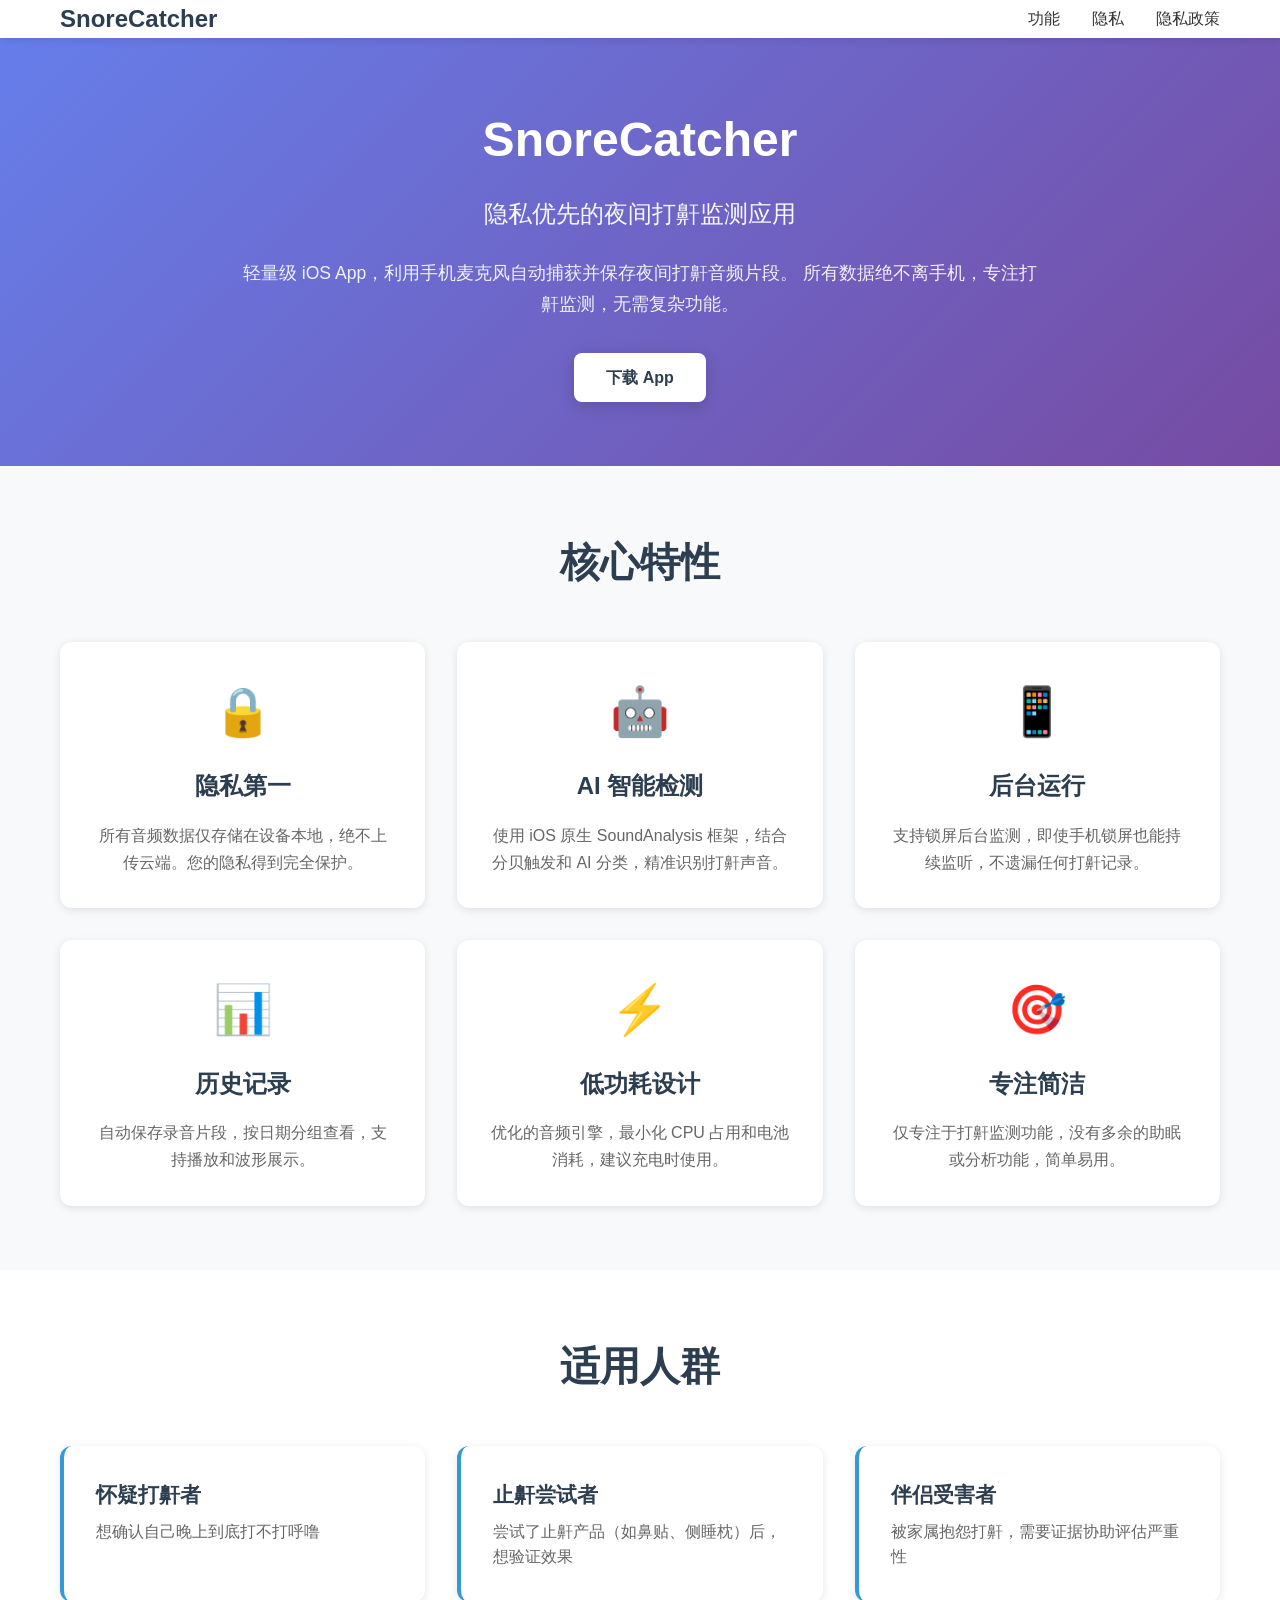
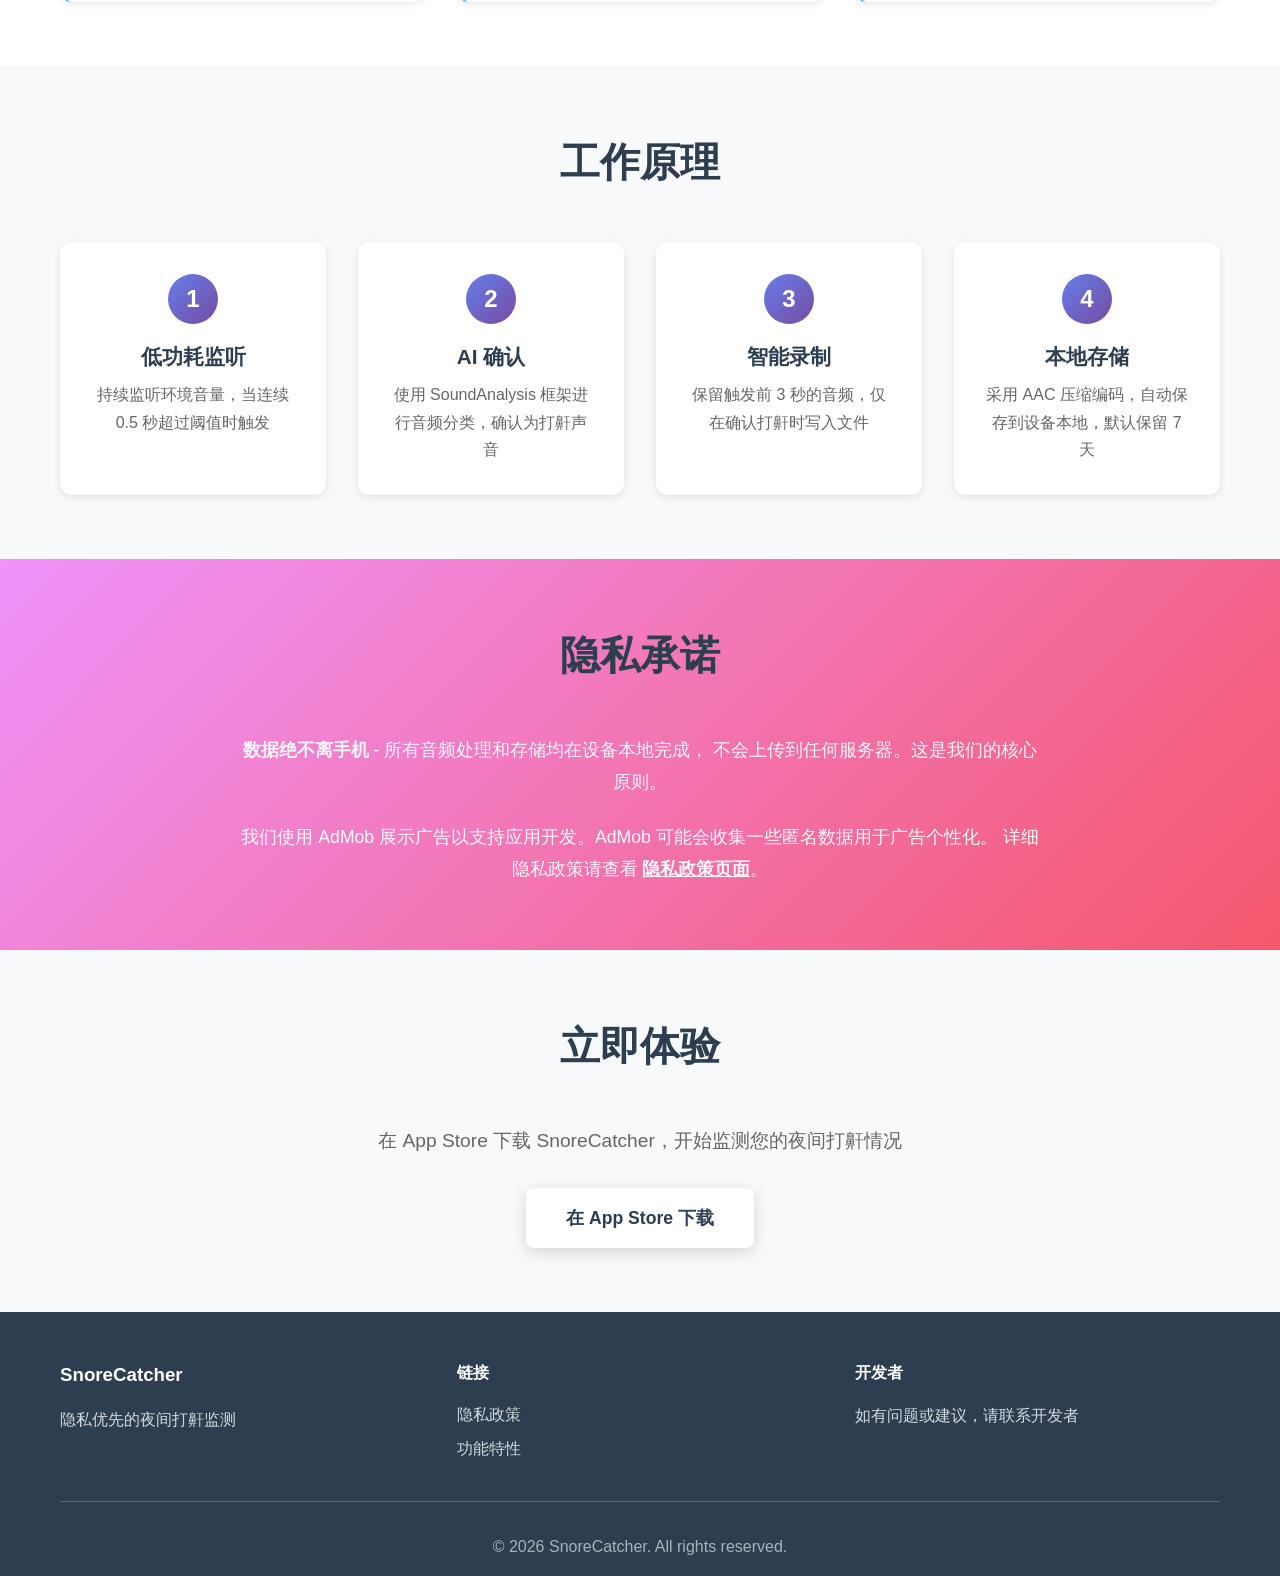
==== index.html @ e6eb2a5a "Initial commit: SnoreCatcher website" ====
<!DOCTYPE html>
<html lang="zh-CN">
<head>
    <meta charset="UTF-8">
    <meta name="viewport" content="width=device-width, initial-scale=1.0">
    <meta name="description" content="SnoreCatcher - 隐私优先的夜间打鼾监测 iOS App">
    <title>SnoreCatcher - 夜间打鼾监测</title>
    <link rel="stylesheet" href="styles.css">
</head>
<body>
    <header>
        <nav class="container">
            <div class="logo">
                <h1>SnoreCatcher</h1>
            </div>
            <ul class="nav-links">
                <li><a href="#features">功能</a></li>
                <li><a href="#privacy">隐私</a></li>
                <li><a href="privacy.html">隐私政策</a></li>
            </ul>
        </nav>
    </header>

    <main>
        <!-- Hero Section -->
        <section class="hero">
            <div class="container">
                <div class="hero-content">
                    <h1 class="hero-title">SnoreCatcher</h1>
                    <p class="hero-subtitle">隐私优先的夜间打鼾监测应用</p>
                    <p class="hero-description">
                        轻量级 iOS App，利用手机麦克风自动捕获并保存夜间打鼾音频片段。
                        所有数据绝不离手机，专注打鼾监测，无需复杂功能。
                    </p>
                    <div class="cta-buttons">
                        <a href="https://apps.apple.com/app/snorecatcher" class="btn btn-primary" target="_blank">
                            <span class="app-store-badge">下载 App</span>
                        </a>
                    </div>
                </div>
            </div>
        </section>

        <!-- Features Section -->
        <section id="features" class="features">
            <div class="container">
                <h2 class="section-title">核心特性</h2>
                <div class="features-grid">
                    <div class="feature-card">
                        <div class="feature-icon">🔒</div>
                        <h3>隐私第一</h3>
                        <p>所有音频数据仅存储在设备本地，绝不上传云端。您的隐私得到完全保护。</p>
                    </div>
                    <div class="feature-card">
                        <div class="feature-icon">🤖</div>
                        <h3>AI 智能检测</h3>
                        <p>使用 iOS 原生 SoundAnalysis 框架，结合分贝触发和 AI 分类，精准识别打鼾声音。</p>
                    </div>
                    <div class="feature-card">
                        <div class="feature-icon">📱</div>
                        <h3>后台运行</h3>
                        <p>支持锁屏后台监测，即使手机锁屏也能持续监听，不遗漏任何打鼾记录。</p>
                    </div>
                    <div class="feature-card">
                        <div class="feature-icon">📊</div>
                        <h3>历史记录</h3>
                        <p>自动保存录音片段，按日期分组查看，支持播放和波形展示。</p>
                    </div>
                    <div class="feature-card">
                        <div class="feature-icon">⚡</div>
                        <h3>低功耗设计</h3>
                        <p>优化的音频引擎，最小化 CPU 占用和电池消耗，建议充电时使用。</p>
                    </div>
                    <div class="feature-card">
                        <div class="feature-icon">🎯</div>
                        <h3>专注简洁</h3>
                        <p>仅专注于打鼾监测功能，没有多余的助眠或分析功能，简单易用。</p>
                    </div>
                </div>
            </div>
        </section>

        <!-- Target Users Section -->
        <section class="target-users">
            <div class="container">
                <h2 class="section-title">适用人群</h2>
                <div class="users-grid">
                    <div class="user-card">
                        <h3>怀疑打鼾者</h3>
                        <p>想确认自己晚上到底打不打呼噜</p>
                    </div>
                    <div class="user-card">
                        <h3>止鼾尝试者</h3>
                        <p>尝试了止鼾产品（如鼻贴、侧睡枕）后，想验证效果</p>
                    </div>
                    <div class="user-card">
                        <h3>伴侣受害者</h3>
                        <p>被家属抱怨打鼾，需要证据协助评估严重性</p>
                    </div>
                </div>
            </div>
        </section>

        <!-- How It Works Section -->
        <section class="how-it-works">
            <div class="container">
                <h2 class="section-title">工作原理</h2>
                <div class="process-steps">
                    <div class="step">
                        <div class="step-number">1</div>
                        <h3>低功耗监听</h3>
                        <p>持续监听环境音量，当连续 0.5 秒超过阈值时触发</p>
                    </div>
                    <div class="step">
                        <div class="step-number">2</div>
                        <h3>AI 确认</h3>
                        <p>使用 SoundAnalysis 框架进行音频分类，确认为打鼾声音</p>
                    </div>
                    <div class="step">
                        <div class="step-number">3</div>
                        <h3>智能录制</h3>
                        <p>保留触发前 3 秒的音频，仅在确认打鼾时写入文件</p>
                    </div>
                    <div class="step">
                        <div class="step-number">4</div>
                        <h3>本地存储</h3>
                        <p>采用 AAC 压缩编码，自动保存到设备本地，默认保留 7 天</p>
                    </div>
                </div>
            </div>
        </section>

        <!-- Privacy Section -->
        <section id="privacy" class="privacy-highlight">
            <div class="container">
                <h2 class="section-title">隐私承诺</h2>
                <div class="privacy-content">
                    <p class="privacy-statement">
                        <strong>数据绝不离手机</strong> - 所有音频处理和存储均在设备本地完成，
                        不会上传到任何服务器。这是我们的核心原则。
                    </p>
                    <p>
                        我们使用 AdMob 展示广告以支持应用开发。AdMob 可能会收集一些匿名数据用于广告个性化。
                        详细隐私政策请查看 <a href="privacy.html">隐私政策页面</a>。
                    </p>
                </div>
            </div>
        </section>

        <!-- Download Section -->
        <section class="download">
            <div class="container">
                <h2 class="section-title">立即体验</h2>
                <p class="download-description">在 App Store 下载 SnoreCatcher，开始监测您的夜间打鼾情况</p>
                <a href="https://apps.apple.com/app/snorecatcher" class="btn btn-primary btn-large" target="_blank">
                    <span class="app-store-badge">在 App Store 下载</span>
                </a>
            </div>
        </section>
    </main>

    <footer>
        <div class="container">
            <div class="footer-content">
                <div class="footer-section">
                    <h3>SnoreCatcher</h3>
                    <p>隐私优先的夜间打鼾监测</p>
                </div>
                <div class="footer-section">
                    <h4>链接</h4>
                    <ul>
                        <li><a href="privacy.html">隐私政策</a></li>
                        <li><a href="#features">功能特性</a></li>
                    </ul>
                </div>
                <div class="footer-section">
                    <h4>开发者</h4>
                    <p>如有问题或建议，请联系开发者</p>
                </div>
            </div>
            <div class="footer-bottom">
                <p>&copy; 2026 SnoreCatcher. All rights reserved.</p>
            </div>
        </div>
    </footer>
</body>
</html>
---- styles.css ----
/* Reset and Base Styles */
* {
    margin: 0;
    padding: 0;
    box-sizing: border-box;
}

:root {
    --primary-color: #2c3e50;
    --secondary-color: #3498db;
    --accent-color: #e74c3c;
    --text-color: #333;
    --text-light: #666;
    --bg-color: #ffffff;
    --bg-light: #f8f9fa;
    --border-color: #e1e8ed;
    --shadow: 0 2px 8px rgba(0, 0, 0, 0.1);
    --shadow-lg: 0 4px 16px rgba(0, 0, 0, 0.15);
}

body {
    font-family: -apple-system, BlinkMacSystemFont, 'Segoe UI', Roboto, 'Helvetica Neue', Arial, sans-serif;
    color: var(--text-color);
    line-height: 1.6;
    background-color: var(--bg-color);
}

.container {
    max-width: 1200px;
    margin: 0 auto;
    padding: 0 20px;
}

/* Header */
header {
    background-color: var(--bg-color);
    box-shadow: var(--shadow);
    position: sticky;
    top: 0;
    z-index: 100;
}

nav {
    display: flex;
    justify-content: space-between;
    align-items: center;
    padding: 1rem 20px;
}

.logo h1 {
    font-size: 1.5rem;
    color: var(--primary-color);
    font-weight: 700;
}

.logo a {
    text-decoration: none;
}

.nav-links {
    display: flex;
    list-style: none;
    gap: 2rem;
}

.nav-links a {
    color: var(--text-color);
    text-decoration: none;
    font-weight: 500;
    transition: color 0.3s;
}

.nav-links a:hover {
    color: var(--secondary-color);
}

/* Hero Section */
.hero {
    background: linear-gradient(135deg, #667eea 0%, #764ba2 100%);
    color: white;
    padding: 4rem 0;
    text-align: center;
}

.hero-content {
    max-width: 800px;
    margin: 0 auto;
}

.hero-title {
    font-size: 3rem;
    font-weight: 700;
    margin-bottom: 1rem;
}

.hero-subtitle {
    font-size: 1.5rem;
    margin-bottom: 1.5rem;
    opacity: 0.95;
}

.hero-description {
    font-size: 1.1rem;
    margin-bottom: 2rem;
    opacity: 0.9;
    line-height: 1.8;
}

.cta-buttons {
    margin-top: 2rem;
}

/* Buttons */
.btn {
    display: inline-block;
    padding: 0.75rem 2rem;
    text-decoration: none;
    border-radius: 8px;
    font-weight: 600;
    transition: all 0.3s;
    cursor: pointer;
    border: none;
    font-size: 1rem;
}

.btn-primary {
    background-color: white;
    color: var(--primary-color);
    box-shadow: var(--shadow-lg);
}

.btn-primary:hover {
    transform: translateY(-2px);
    box-shadow: 0 6px 20px rgba(0, 0, 0, 0.2);
}

.btn-large {
    padding: 1rem 2.5rem;
    font-size: 1.1rem;
}

.app-store-badge {
    display: inline-block;
}

/* Sections */
section {
    padding: 4rem 0;
}

.section-title {
    font-size: 2.5rem;
    text-align: center;
    margin-bottom: 3rem;
    color: var(--primary-color);
    font-weight: 700;
}

/* Features Grid */
.features {
    background-color: var(--bg-light);
}

.features-grid {
    display: grid;
    grid-template-columns: repeat(auto-fit, minmax(300px, 1fr));
    gap: 2rem;
    margin-top: 2rem;
}

.feature-card {
    background: white;
    padding: 2rem;
    border-radius: 12px;
    box-shadow: var(--shadow);
    transition: transform 0.3s, box-shadow 0.3s;
    text-align: center;
}

.feature-card:hover {
    transform: translateY(-5px);
    box-shadow: var(--shadow-lg);
}

.feature-icon {
    font-size: 3rem;
    margin-bottom: 1rem;
}

.feature-card h3 {
    font-size: 1.5rem;
    margin-bottom: 1rem;
    color: var(--primary-color);
}

.feature-card p {
    color: var(--text-light);
    line-height: 1.7;
}

/* Target Users */
.users-grid {
    display: grid;
    grid-template-columns: repeat(auto-fit, minmax(280px, 1fr));
    gap: 2rem;
    margin-top: 2rem;
}

.user-card {
    background: white;
    padding: 2rem;
    border-radius: 12px;
    box-shadow: var(--shadow);
    border-left: 4px solid var(--secondary-color);
    transition: transform 0.3s;
}

.user-card:hover {
    transform: translateX(5px);
}

.user-card h3 {
    font-size: 1.3rem;
    margin-bottom: 0.5rem;
    color: var(--primary-color);
}

.user-card p {
    color: var(--text-light);
}

/* How It Works */
.how-it-works {
    background-color: var(--bg-light);
}

.process-steps {
    display: grid;
    grid-template-columns: repeat(auto-fit, minmax(250px, 1fr));
    gap: 2rem;
    margin-top: 2rem;
}

.step {
    background: white;
    padding: 2rem;
    border-radius: 12px;
    box-shadow: var(--shadow);
    text-align: center;
    position: relative;
}

.step-number {
    width: 50px;
    height: 50px;
    background: linear-gradient(135deg, #667eea 0%, #764ba2 100%);
    color: white;
    border-radius: 50%;
    display: flex;
    align-items: center;
    justify-content: center;
    font-size: 1.5rem;
    font-weight: 700;
    margin: 0 auto 1rem;
}

.step h3 {
    font-size: 1.3rem;
    margin-bottom: 0.5rem;
    color: var(--primary-color);
}

.step p {
    color: var(--text-light);
    line-height: 1.7;
}

/* Privacy Highlight */
.privacy-highlight {
    background: linear-gradient(135deg, #f093fb 0%, #f5576c 100%);
    color: white;
}

.privacy-content {
    max-width: 800px;
    margin: 0 auto;
    text-align: center;
}

.privacy-statement {
    font-size: 1.2rem;
    margin-bottom: 1.5rem;
    line-height: 1.8;
}

.privacy-highlight p {
    font-size: 1.1rem;
    opacity: 0.95;
    line-height: 1.8;
}

.privacy-highlight a {
    color: white;
    text-decoration: underline;
    font-weight: 600;
}

/* Download Section */
.download {
    background-color: var(--bg-light);
    text-align: center;
}

.download-description {
    font-size: 1.2rem;
    color: var(--text-light);
    margin-bottom: 2rem;
}

/* Privacy Policy Page */
.privacy-policy {
    padding: 4rem 0;
    background-color: var(--bg-light);
    min-height: calc(100vh - 200px);
}

.privacy-policy h1 {
    font-size: 2.5rem;
    color: var(--primary-color);
    margin-bottom: 1rem;
}

.last-updated {
    color: var(--text-light);
    font-style: italic;
    margin-bottom: 3rem;
}

.policy-content {
    background: white;
    padding: 3rem;
    border-radius: 12px;
    box-shadow: var(--shadow);
    max-width: 900px;
    margin: 0 auto;
}

.policy-section {
    margin-bottom: 3rem;
}

.policy-section:last-child {
    margin-bottom: 0;
}

.policy-section h2 {
    font-size: 1.8rem;
    color: var(--primary-color);
    margin-bottom: 1rem;
    margin-top: 2rem;
}

.policy-section h2:first-child {
    margin-top: 0;
}

.policy-section h3 {
    font-size: 1.3rem;
    color: var(--primary-color);
    margin-top: 1.5rem;
    margin-bottom: 0.75rem;
}

.policy-section p {
    color: var(--text-color);
    line-height: 1.8;
    margin-bottom: 1rem;
}

.policy-section ul {
    margin-left: 1.5rem;
    margin-bottom: 1rem;
    line-height: 1.8;
}

.policy-section ul ul {
    margin-top: 0.5rem;
    margin-bottom: 0.5rem;
}

.policy-section li {
    color: var(--text-color);
    margin-bottom: 0.5rem;
}

.policy-section li strong {
    color: var(--primary-color);
}

.policy-section a {
    color: var(--secondary-color);
    text-decoration: none;
}

.policy-section a:hover {
    text-decoration: underline;
}

/* Footer */
footer {
    background-color: var(--primary-color);
    color: white;
    padding: 3rem 0 1rem;
}

.footer-content {
    display: grid;
    grid-template-columns: repeat(auto-fit, minmax(250px, 1fr));
    gap: 2rem;
    margin-bottom: 2rem;
}

.footer-section h3,
.footer-section h4 {
    margin-bottom: 1rem;
}

.footer-section ul {
    list-style: none;
}

.footer-section ul li {
    margin-bottom: 0.5rem;
}

.footer-section a {
    color: rgba(255, 255, 255, 0.8);
    text-decoration: none;
    transition: color 0.3s;
}

.footer-section a:hover {
    color: white;
}

.footer-section p {
    color: rgba(255, 255, 255, 0.8);
    line-height: 1.7;
}

.footer-bottom {
    text-align: center;
    padding-top: 2rem;
    border-top: 1px solid rgba(255, 255, 255, 0.2);
    color: rgba(255, 255, 255, 0.6);
}

/* Responsive Design */
@media (max-width: 768px) {
    .nav-links {
        gap: 1rem;
        font-size: 0.9rem;
    }

    .hero-title {
        font-size: 2rem;
    }

    .hero-subtitle {
        font-size: 1.2rem;
    }

    .section-title {
        font-size: 2rem;
    }

    .features-grid,
    .users-grid,
    .process-steps {
        grid-template-columns: 1fr;
    }

    .policy-content {
        padding: 2rem 1.5rem;
    }

    .policy-section h2 {
        font-size: 1.5rem;
    }

    .footer-content {
        grid-template-columns: 1fr;
    }
}

@media (max-width: 480px) {
    nav {
        flex-direction: column;
        gap: 1rem;
    }

    .nav-links {
        flex-wrap: wrap;
        justify-content: center;
    }

    .hero {
        padding: 2rem 0;
    }

    .hero-title {
        font-size: 1.75rem;
    }

    section {
        padding: 2rem 0;
    }

    .container {
        padding: 0 15px;
    }
}
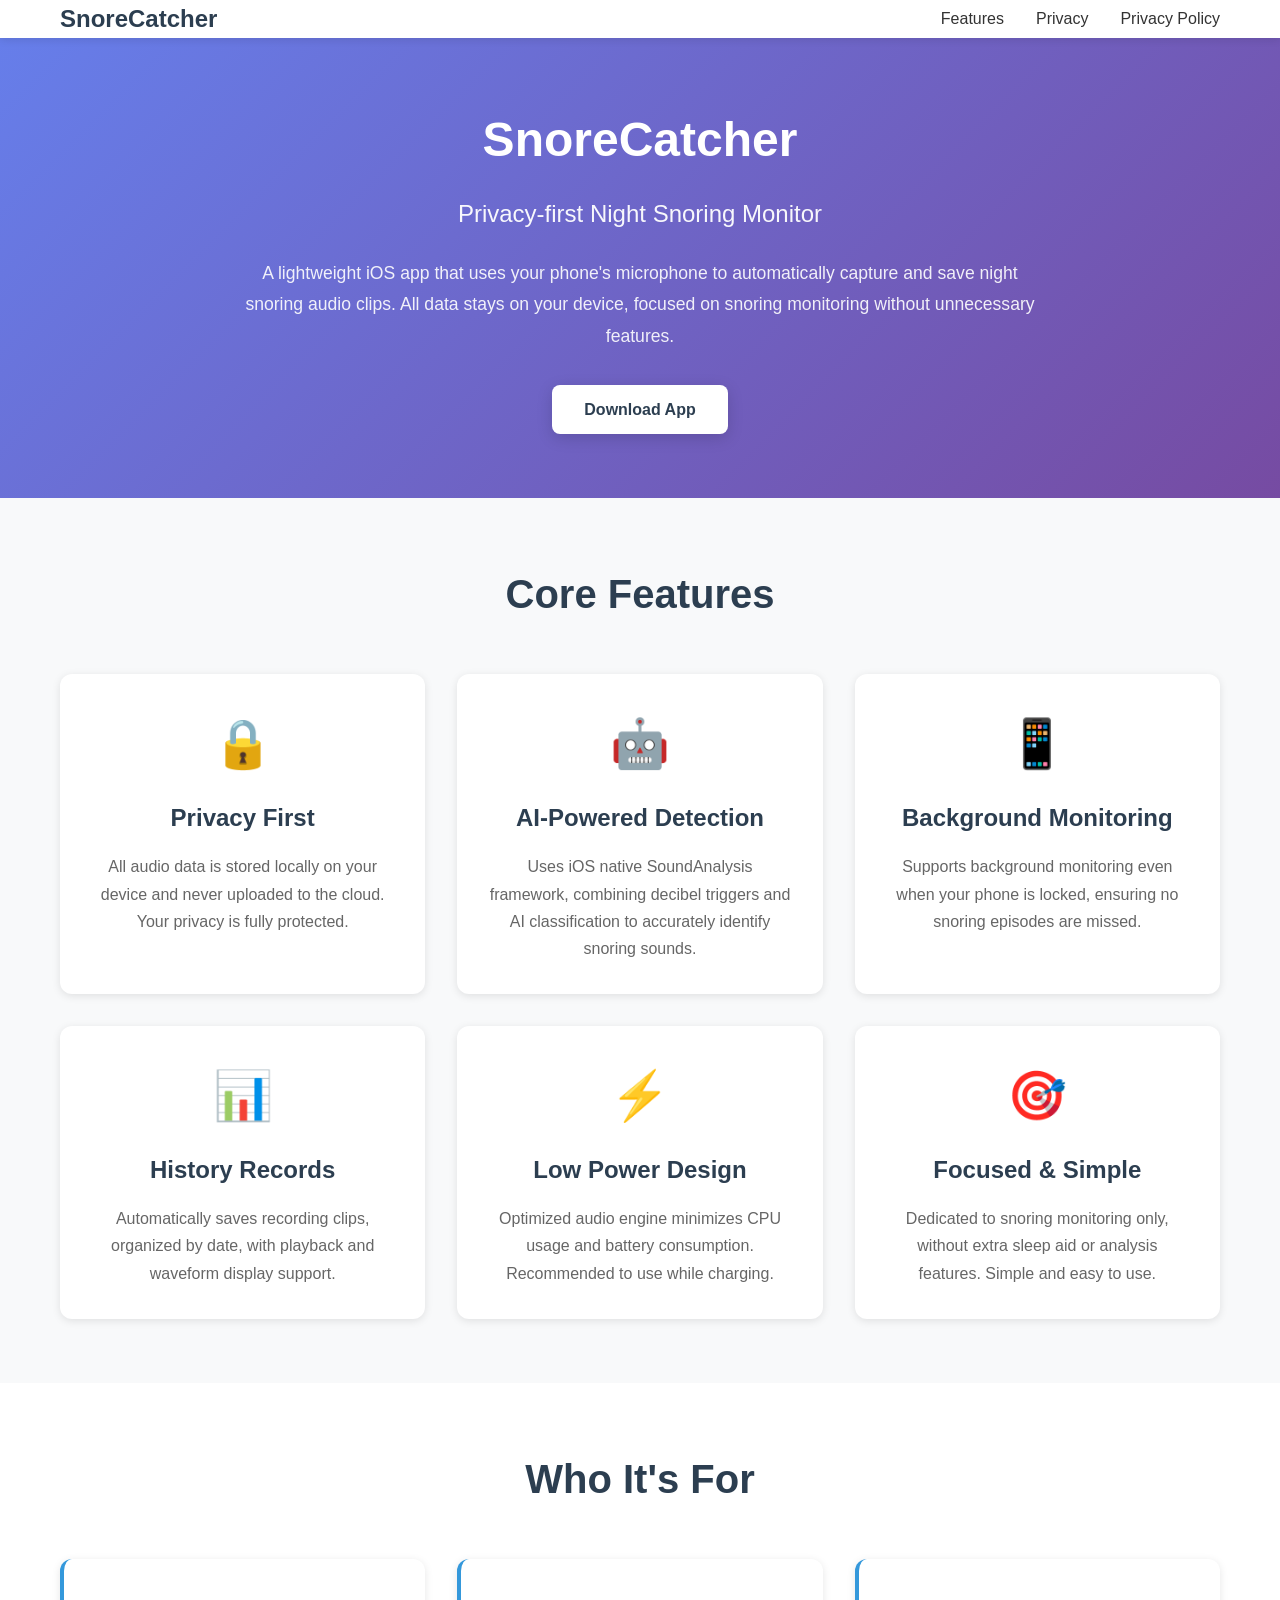
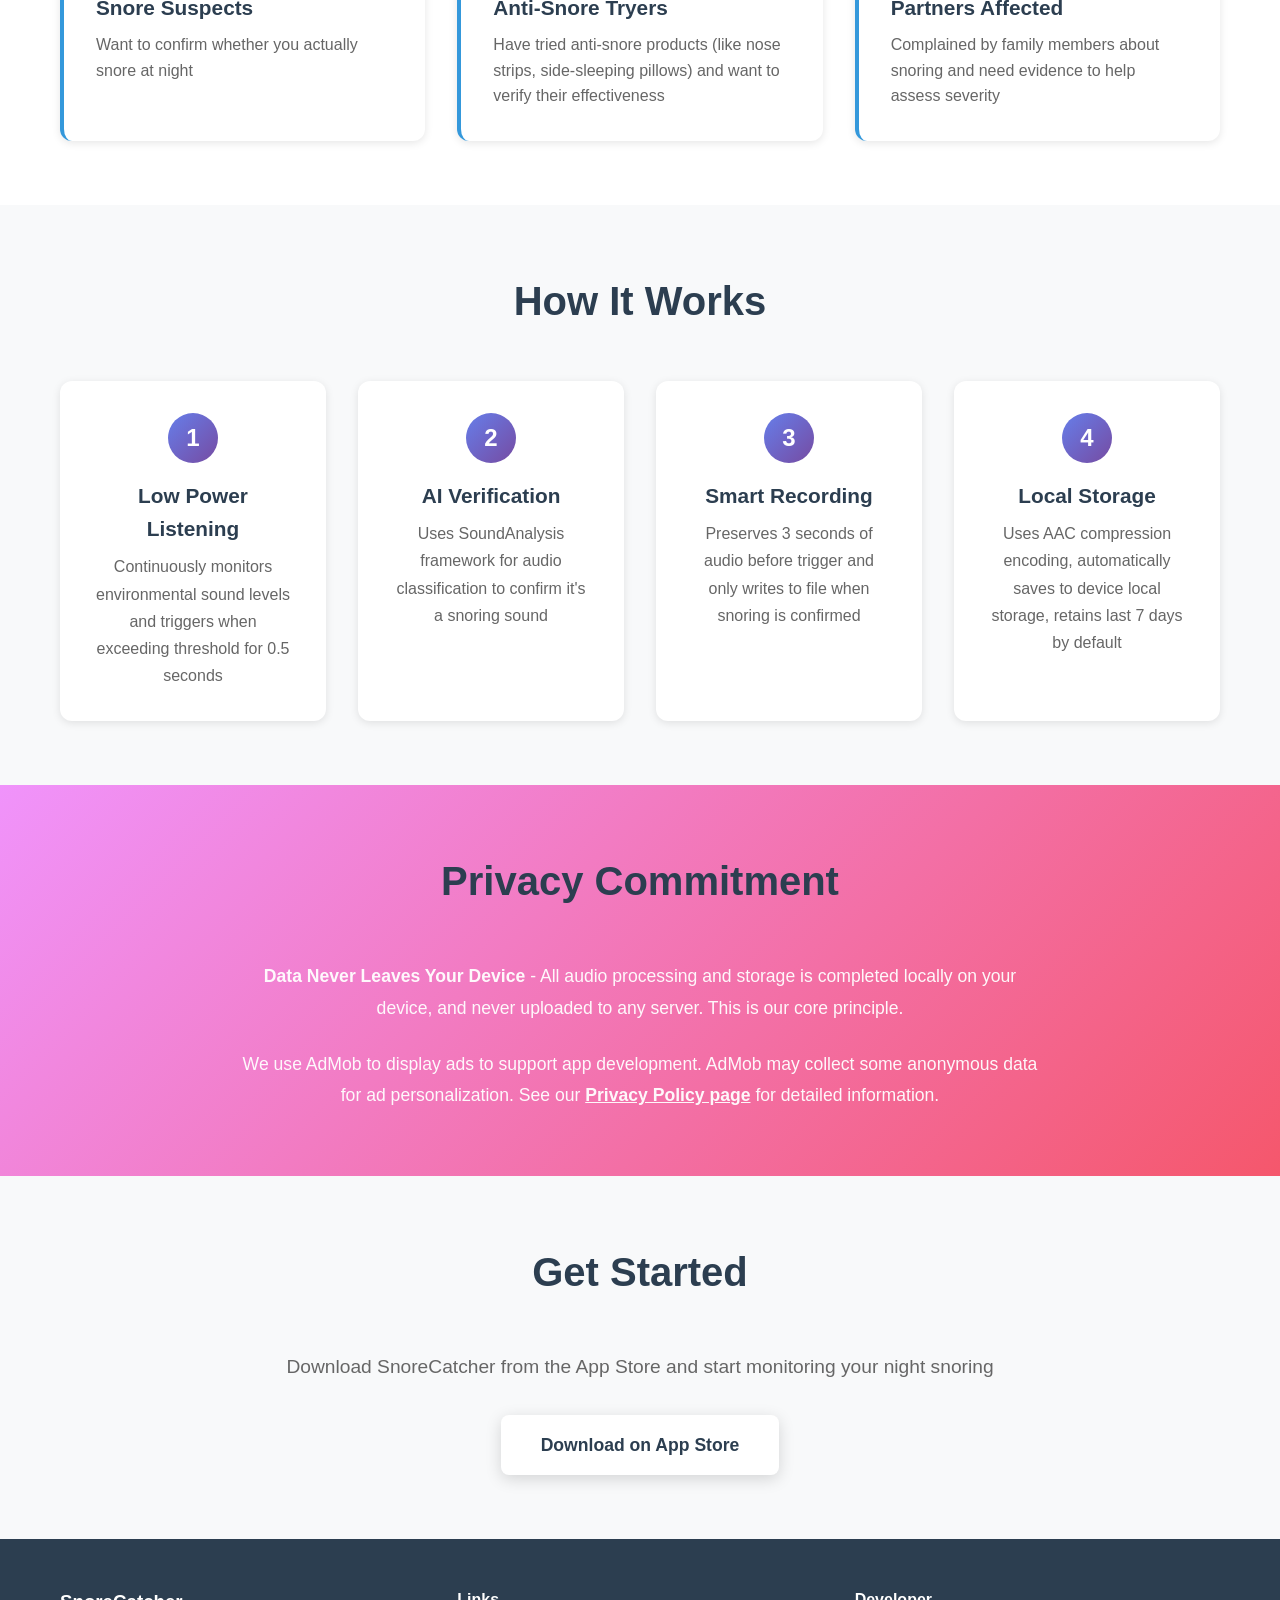
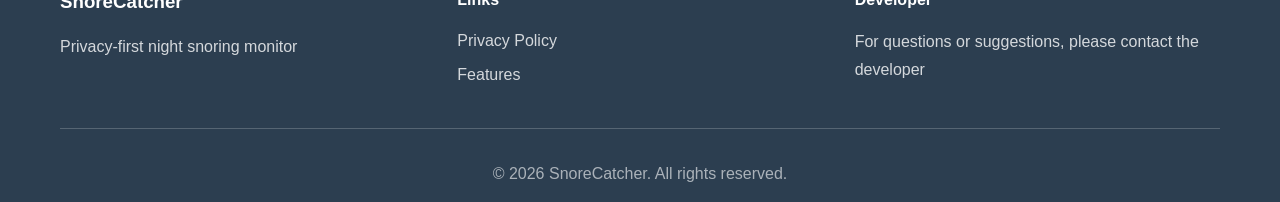
==== commit 5653f8fe: "Switch website content to English" ====
--- a/index.html
+++ b/index.html
@@ -1,10 +1,10 @@
 <!DOCTYPE html>
-<html lang="zh-CN">
+<html lang="en">
 <head>
     <meta charset="UTF-8">
     <meta name="viewport" content="width=device-width, initial-scale=1.0">
-    <meta name="description" content="SnoreCatcher - 隐私优先的夜间打鼾监测 iOS App">
-    <title>SnoreCatcher - 夜间打鼾监测</title>
+    <meta name="description" content="SnoreCatcher - Privacy-first night snoring monitoring iOS App">
+    <title>SnoreCatcher - Night Snoring Monitor</title>
     <link rel="stylesheet" href="styles.css">
 </head>
 <body>
@@ -14,9 +14,9 @@
                 <h1>SnoreCatcher</h1>
             </div>
             <ul class="nav-links">
-                <li><a href="#features">功能</a></li>
-                <li><a href="#privacy">隐私</a></li>
-                <li><a href="privacy.html">隐私政策</a></li>
+                <li><a href="#features">Features</a></li>
+                <li><a href="#privacy">Privacy</a></li>
+                <li><a href="privacy.html">Privacy Policy</a></li>
             </ul>
         </nav>
     </header>
@@ -27,14 +27,14 @@
             <div class="container">
                 <div class="hero-content">
                     <h1 class="hero-title">SnoreCatcher</h1>
-                    <p class="hero-subtitle">隐私优先的夜间打鼾监测应用</p>
+                    <p class="hero-subtitle">Privacy-first Night Snoring Monitor</p>
                     <p class="hero-description">
-                        轻量级 iOS App，利用手机麦克风自动捕获并保存夜间打鼾音频片段。
-                        所有数据绝不离手机，专注打鼾监测，无需复杂功能。
+                        A lightweight iOS app that uses your phone's microphone to automatically capture and save night snoring audio clips.
+                        All data stays on your device, focused on snoring monitoring without unnecessary features.
                     </p>
                     <div class="cta-buttons">
                         <a href="https://apps.apple.com/app/snorecatcher" class="btn btn-primary" target="_blank">
-                            <span class="app-store-badge">下载 App</span>
+                            <span class="app-store-badge">Download App</span>
                         </a>
                     </div>
                 </div>
@@ -44,37 +44,37 @@
         <!-- Features Section -->
         <section id="features" class="features">
             <div class="container">
-                <h2 class="section-title">核心特性</h2>
+                <h2 class="section-title">Core Features</h2>
                 <div class="features-grid">
                     <div class="feature-card">
                         <div class="feature-icon">🔒</div>
-                        <h3>隐私第一</h3>
-                        <p>所有音频数据仅存储在设备本地，绝不上传云端。您的隐私得到完全保护。</p>
+                        <h3>Privacy First</h3>
+                        <p>All audio data is stored locally on your device and never uploaded to the cloud. Your privacy is fully protected.</p>
                     </div>
                     <div class="feature-card">
                         <div class="feature-icon">🤖</div>
-                        <h3>AI 智能检测</h3>
-                        <p>使用 iOS 原生 SoundAnalysis 框架，结合分贝触发和 AI 分类，精准识别打鼾声音。</p>
+                        <h3>AI-Powered Detection</h3>
+                        <p>Uses iOS native SoundAnalysis framework, combining decibel triggers and AI classification to accurately identify snoring sounds.</p>
                     </div>
                     <div class="feature-card">
                         <div class="feature-icon">📱</div>
-                        <h3>后台运行</h3>
-                        <p>支持锁屏后台监测，即使手机锁屏也能持续监听，不遗漏任何打鼾记录。</p>
+                        <h3>Background Monitoring</h3>
+                        <p>Supports background monitoring even when your phone is locked, ensuring no snoring episodes are missed.</p>
                     </div>
                     <div class="feature-card">
                         <div class="feature-icon">📊</div>
-                        <h3>历史记录</h3>
-                        <p>自动保存录音片段，按日期分组查看，支持播放和波形展示。</p>
+                        <h3>History Records</h3>
+                        <p>Automatically saves recording clips, organized by date, with playback and waveform display support.</p>
                     </div>
                     <div class="feature-card">
                         <div class="feature-icon">⚡</div>
-                        <h3>低功耗设计</h3>
-                        <p>优化的音频引擎，最小化 CPU 占用和电池消耗，建议充电时使用。</p>
+                        <h3>Low Power Design</h3>
+                        <p>Optimized audio engine minimizes CPU usage and battery consumption. Recommended to use while charging.</p>
                     </div>
                     <div class="feature-card">
                         <div class="feature-icon">🎯</div>
-                        <h3>专注简洁</h3>
-                        <p>仅专注于打鼾监测功能，没有多余的助眠或分析功能，简单易用。</p>
+                        <h3>Focused & Simple</h3>
+                        <p>Dedicated to snoring monitoring only, without extra sleep aid or analysis features. Simple and easy to use.</p>
                     </div>
                 </div>
             </div>
@@ -83,19 +83,19 @@
         <!-- Target Users Section -->
         <section class="target-users">
             <div class="container">
-                <h2 class="section-title">适用人群</h2>
+                <h2 class="section-title">Who It's For</h2>
                 <div class="users-grid">
                     <div class="user-card">
-                        <h3>怀疑打鼾者</h3>
-                        <p>想确认自己晚上到底打不打呼噜</p>
+                        <h3>Snore Suspects</h3>
+                        <p>Want to confirm whether you actually snore at night</p>
                     </div>
                     <div class="user-card">
-                        <h3>止鼾尝试者</h3>
-                        <p>尝试了止鼾产品（如鼻贴、侧睡枕）后，想验证效果</p>
+                        <h3>Anti-Snore Tryers</h3>
+                        <p>Have tried anti-snore products (like nose strips, side-sleeping pillows) and want to verify their effectiveness</p>
                     </div>
                     <div class="user-card">
-                        <h3>伴侣受害者</h3>
-                        <p>被家属抱怨打鼾，需要证据协助评估严重性</p>
+                        <h3>Partners Affected</h3>
+                        <p>Complained by family members about snoring and need evidence to help assess severity</p>
                     </div>
                 </div>
             </div>
@@ -104,27 +104,27 @@
         <!-- How It Works Section -->
         <section class="how-it-works">
             <div class="container">
-                <h2 class="section-title">工作原理</h2>
+                <h2 class="section-title">How It Works</h2>
                 <div class="process-steps">
                     <div class="step">
                         <div class="step-number">1</div>
-                        <h3>低功耗监听</h3>
-                        <p>持续监听环境音量，当连续 0.5 秒超过阈值时触发</p>
+                        <h3>Low Power Listening</h3>
+                        <p>Continuously monitors environmental sound levels and triggers when exceeding threshold for 0.5 seconds</p>
                     </div>
                     <div class="step">
                         <div class="step-number">2</div>
-                        <h3>AI 确认</h3>
-                        <p>使用 SoundAnalysis 框架进行音频分类，确认为打鼾声音</p>
+                        <h3>AI Verification</h3>
+                        <p>Uses SoundAnalysis framework for audio classification to confirm it's a snoring sound</p>
                     </div>
                     <div class="step">
                         <div class="step-number">3</div>
-                        <h3>智能录制</h3>
-                        <p>保留触发前 3 秒的音频，仅在确认打鼾时写入文件</p>
+                        <h3>Smart Recording</h3>
+                        <p>Preserves 3 seconds of audio before trigger and only writes to file when snoring is confirmed</p>
                     </div>
                     <div class="step">
                         <div class="step-number">4</div>
-                        <h3>本地存储</h3>
-                        <p>采用 AAC 压缩编码，自动保存到设备本地，默认保留 7 天</p>
+                        <h3>Local Storage</h3>
+                        <p>Uses AAC compression encoding, automatically saves to device local storage, retains last 7 days by default</p>
                     </div>
                 </div>
             </div>
@@ -133,15 +133,15 @@
         <!-- Privacy Section -->
         <section id="privacy" class="privacy-highlight">
             <div class="container">
-                <h2 class="section-title">隐私承诺</h2>
+                <h2 class="section-title">Privacy Commitment</h2>
                 <div class="privacy-content">
                     <p class="privacy-statement">
-                        <strong>数据绝不离手机</strong> - 所有音频处理和存储均在设备本地完成，
-                        不会上传到任何服务器。这是我们的核心原则。
+                        <strong>Data Never Leaves Your Device</strong> - All audio processing and storage is completed locally on your device,
+                        and never uploaded to any server. This is our core principle.
                     </p>
                     <p>
-                        我们使用 AdMob 展示广告以支持应用开发。AdMob 可能会收集一些匿名数据用于广告个性化。
-                        详细隐私政策请查看 <a href="privacy.html">隐私政策页面</a>。
+                        We use AdMob to display ads to support app development. AdMob may collect some anonymous data for ad personalization.
+                        See our <a href="privacy.html">Privacy Policy page</a> for detailed information.
                     </p>
                 </div>
             </div>
@@ -150,10 +150,10 @@
         <!-- Download Section -->
         <section class="download">
             <div class="container">
-                <h2 class="section-title">立即体验</h2>
-                <p class="download-description">在 App Store 下载 SnoreCatcher，开始监测您的夜间打鼾情况</p>
+                <h2 class="section-title">Get Started</h2>
+                <p class="download-description">Download SnoreCatcher from the App Store and start monitoring your night snoring</p>
                 <a href="https://apps.apple.com/app/snorecatcher" class="btn btn-primary btn-large" target="_blank">
-                    <span class="app-store-badge">在 App Store 下载</span>
+                    <span class="app-store-badge">Download on App Store</span>
                 </a>
             </div>
         </section>
@@ -164,18 +164,18 @@
             <div class="footer-content">
                 <div class="footer-section">
                     <h3>SnoreCatcher</h3>
-                    <p>隐私优先的夜间打鼾监测</p>
+                    <p>Privacy-first night snoring monitor</p>
                 </div>
                 <div class="footer-section">
-                    <h4>链接</h4>
+                    <h4>Links</h4>
                     <ul>
-                        <li><a href="privacy.html">隐私政策</a></li>
-                        <li><a href="#features">功能特性</a></li>
+                        <li><a href="privacy.html">Privacy Policy</a></li>
+                        <li><a href="#features">Features</a></li>
                     </ul>
                 </div>
                 <div class="footer-section">
-                    <h4>开发者</h4>
-                    <p>如有问题或建议，请联系开发者</p>
+                    <h4>Developer</h4>
+                    <p>For questions or suggestions, please contact the developer</p>
                 </div>
             </div>
             <div class="footer-bottom">
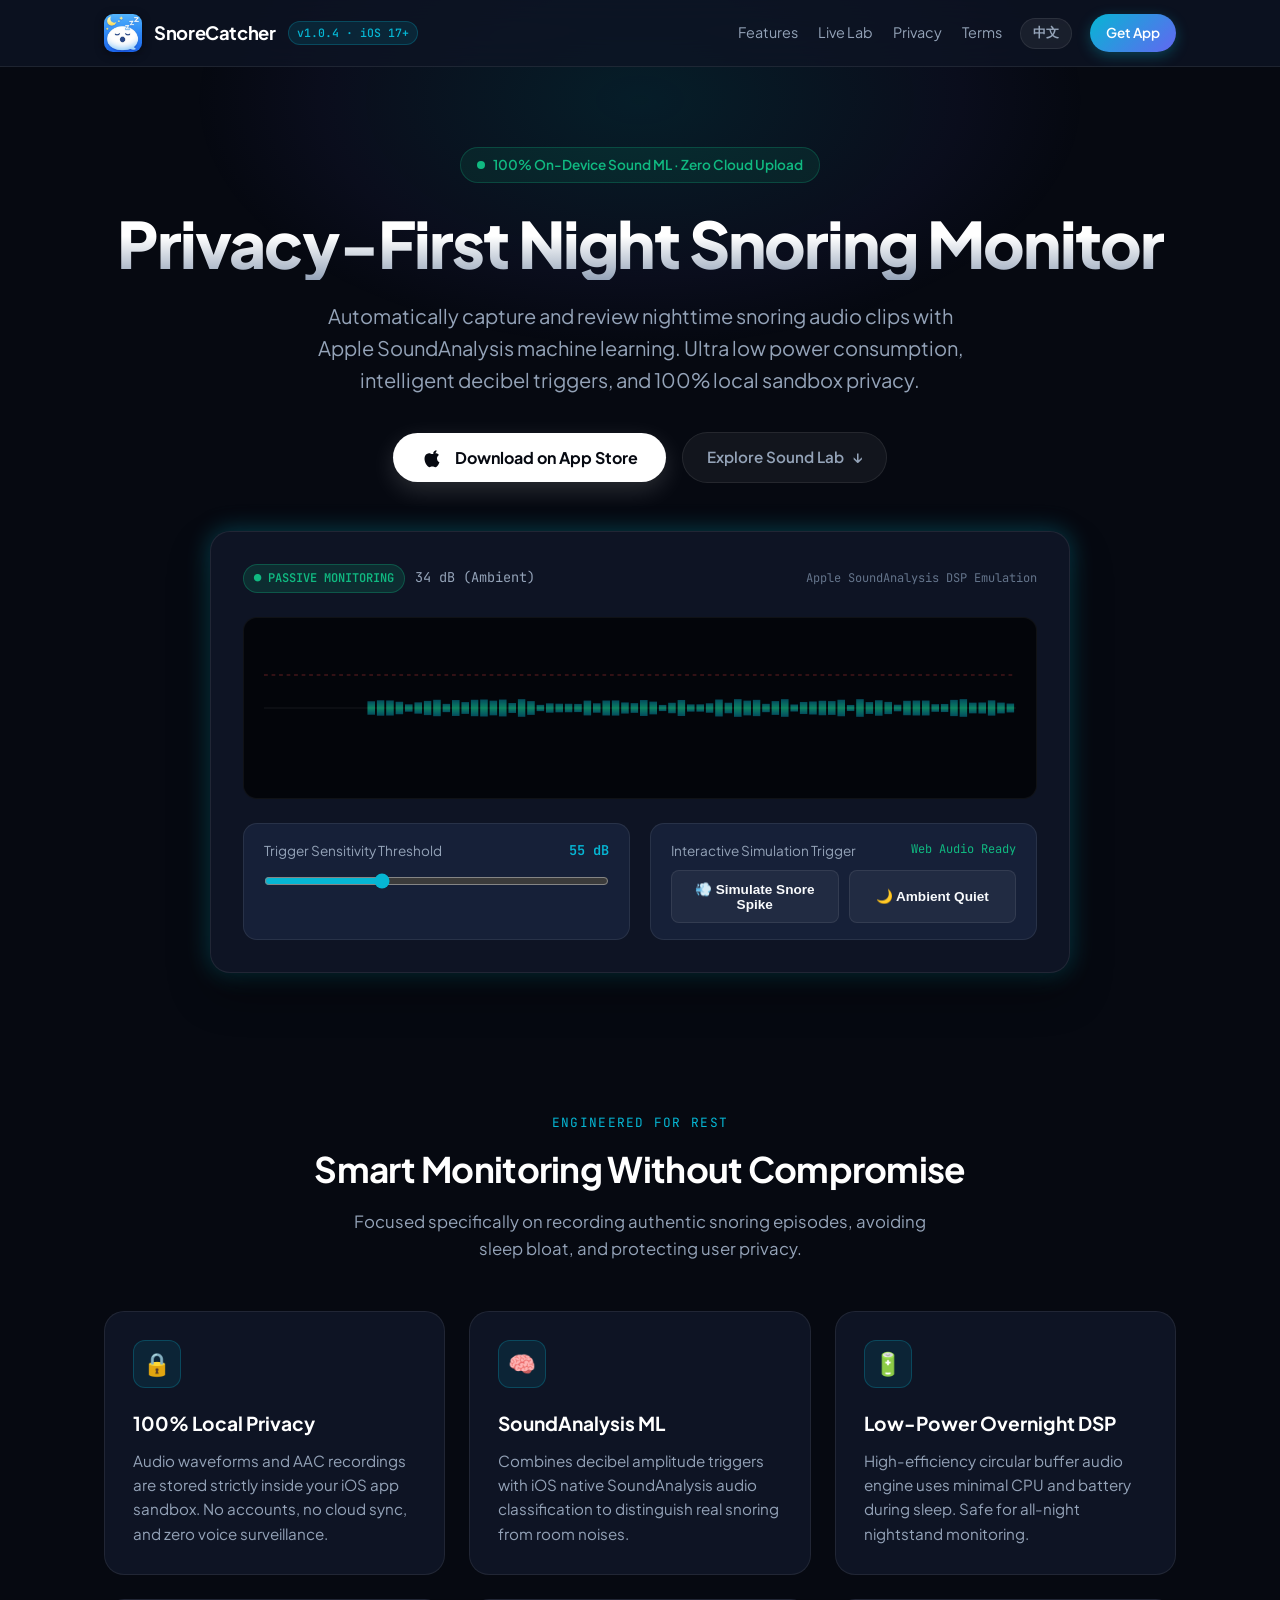
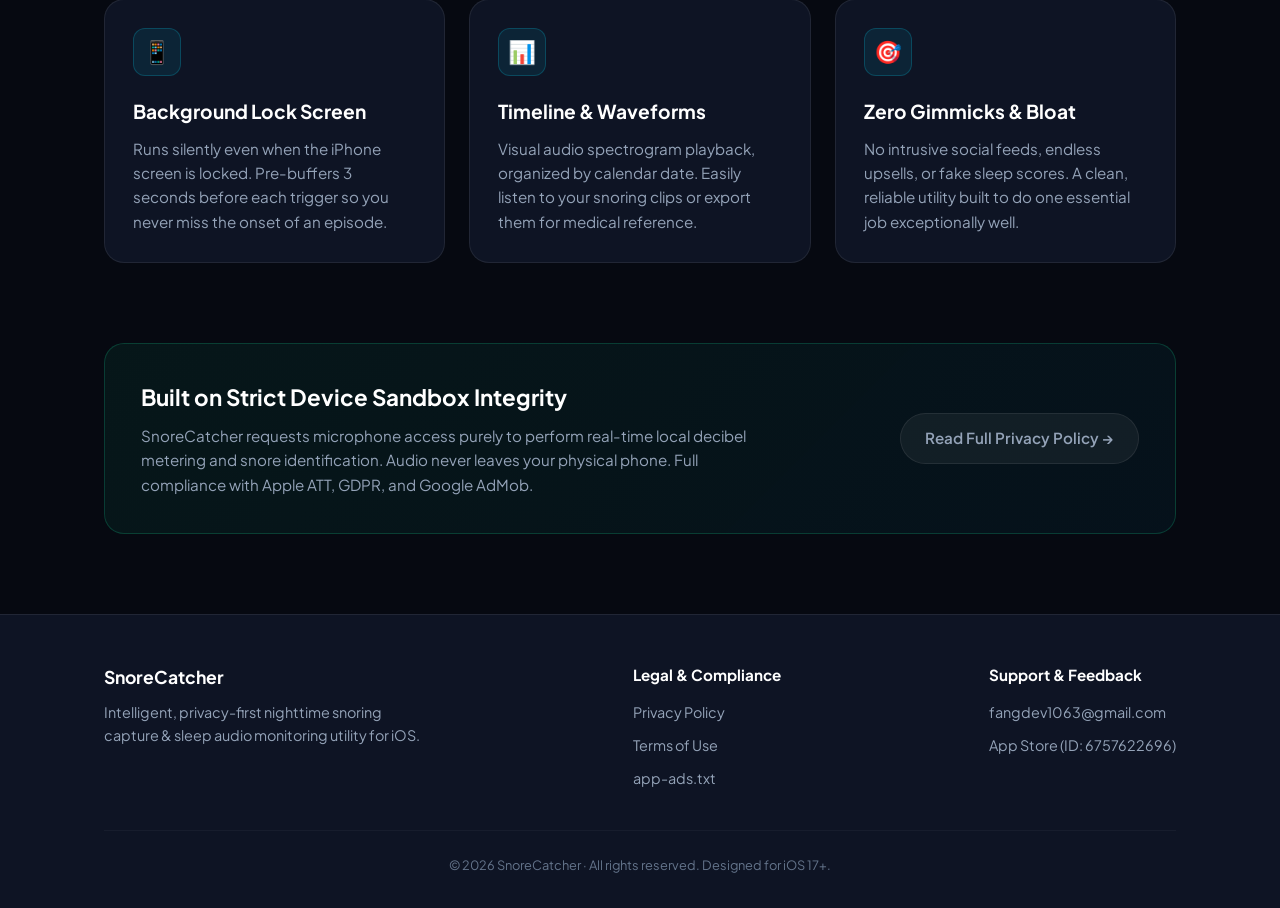
==== commit f4cceabd: "feat: modernize website with Deep Sleep-Tech design system, v1.0.4 updates, and terms compliance" ====
--- a/index.html
+++ b/index.html
@@ -1,187 +1,434 @@
 <!DOCTYPE html>
 <html lang="en">
 <head>
-    <meta charset="UTF-8">
-    <meta name="viewport" content="width=device-width, initial-scale=1.0">
-    <meta name="description" content="SnoreCatcher - Privacy-first night snoring monitoring iOS App">
-    <title>SnoreCatcher - Night Snoring Monitor</title>
-    <link rel="stylesheet" href="styles.css">
+  <meta charset="UTF-8">
+  <meta name="viewport" content="width=device-width, initial-scale=1.0">
+  <title>SnoreCatcher - Privacy-First Night Snoring Monitor for iOS</title>
+  <meta name="description" content="SnoreCatcher is an intelligent, privacy-first night snoring monitor for iOS. Powered by SoundAnalysis ML and low-power audio DSP. 100% on-device processing.">
+  <meta property="og:title" content="SnoreCatcher - Night Snoring Monitor">
+  <meta property="og:description" content="Intelligent, privacy-first night snoring monitor for iOS. 100% on-device local storage.">
+  <meta property="og:image" content="assets/app_icon.png">
+  <meta name="twitter:card" content="summary">
+  <link rel="icon" type="image/png" href="assets/app_icon.png">
+  <link rel="stylesheet" href="index.css">
 </head>
 <body>
-    <header>
-        <nav class="container">
-            <div class="logo">
-                <h1>SnoreCatcher</h1>
+  <!-- Navigation Header -->
+  <header>
+    <div class="container nav-container">
+      <div class="brand-badge">
+        <img src="assets/app_icon.png" alt="SnoreCatcher App Icon">
+        <span class="brand-name">SnoreCatcher</span>
+        <span class="version-pill">v1.0.4 · iOS 17+</span>
+      </div>
+      <div class="nav-right">
+        <ul class="nav-links">
+          <li><a href="#features" data-i18n="navFeatures">Features</a></li>
+          <li><a href="#simulator" data-i18n="navDemo">Live Lab</a></li>
+          <li><a href="privacy.html" data-i18n="navPrivacy">Privacy</a></li>
+          <li><a href="terms.html" data-i18n="navTerms">Terms</a></li>
+        </ul>
+        <button id="langToggle" class="lang-btn">中文</button>
+        <a href="https://apps.apple.com/app/id6757622696" target="_blank" rel="noopener" class="cta-nav" data-i18n="ctaGetApp">Get App</a>
+      </div>
+    </div>
+  </header>
+
+  <main>
+    <!-- Hero Section -->
+    <section class="hero">
+      <div class="container">
+        <div class="hero-pill">
+          <span class="pulse-dot"></span>
+          <span data-i18n="heroBadge">100% On-Device Sound ML · Zero Cloud Upload</span>
+        </div>
+        <h1 class="hero-title" data-i18n="heroTitle">Privacy-First Night Snoring Monitor</h1>
+        <p class="hero-subtitle" data-i18n="heroSubtitle">
+          Automatically capture and review nighttime snoring audio clips with Apple SoundAnalysis machine learning. Ultra low power consumption, intelligent decibel triggers, and 100% local sandbox privacy.
+        </p>
+        <div class="hero-actions">
+          <a href="https://apps.apple.com/app/id6757622696" target="_blank" rel="noopener" class="btn-appstore">
+            <svg viewBox="0 0 24 24" fill="currentColor">
+              <path d="M18.71 19.5c-.83 1.24-1.71 2.45-3.05 2.47-1.34.03-1.77-.79-3.29-.79-1.53 0-2 .77-3.27.82-1.31.05-2.3-1.32-3.14-2.53C4.25 17 2.94 12.45 4.7 9.39c.87-1.52 2.43-2.48 4.12-2.51 1.28-.02 2.5.87 3.29.87.78 0 2.26-1.07 3.81-.91.65.03 2.47.26 3.64 1.98-.09.06-2.17 1.28-2.15 3.81.03 3.02 2.65 4.03 2.68 4.04-.03.07-.42 1.44-1.38 2.83M15.97 6.37c.61-.75 1.04-1.8 0.92-2.87-.93.04-2.02.63-2.67 1.38-.56.65-1.07 1.71-.93 2.74 1.05.08 2.08-.54 2.68-1.25z"/>
+            </svg>
+            <span data-i18n="heroDownload">Download on App Store</span>
+          </a>
+          <a href="#simulator" class="btn-secondary" data-i18n="heroExploreDemo">
+            <span>Explore Sound Lab</span> &darr;
+          </a>
+        </div>
+
+        <!-- Interactive Audio & Decibel Simulator -->
+        <div class="interactive-simulator" id="simulator">
+          <div class="sim-header">
+            <div class="sim-status">
+              <span class="status-badge" id="simStatusText" data-i18n="simListening">● PASSIVE MONITORING</span>
+              <span style="font-family: var(--font-mono); font-size: 0.85rem; color: var(--text-secondary);" id="dBDisplay">34 dB (Ambient)</span>
             </div>
-            <ul class="nav-links">
-                <li><a href="#features">Features</a></li>
-                <li><a href="#privacy">Privacy</a></li>
-                <li><a href="privacy.html">Privacy Policy</a></li>
-            </ul>
-        </nav>
-    </header>
-
-    <main>
-        <!-- Hero Section -->
-        <section class="hero">
-            <div class="container">
-                <div class="hero-content">
-                    <h1 class="hero-title">SnoreCatcher</h1>
-                    <p class="hero-subtitle">Privacy-first Night Snoring Monitor</p>
-                    <p class="hero-description">
-                        A lightweight iOS app that uses your phone's microphone to automatically capture and save night snoring audio clips.
-                        All data stays on your device, focused on snoring monitoring without unnecessary features.
-                    </p>
-                    <div class="cta-buttons">
-                        <a href="https://apps.apple.com/app/snorecatcher" class="btn btn-primary" target="_blank">
-                            <span class="app-store-badge">Download App</span>
-                        </a>
-                    </div>
-                </div>
+            <div style="font-family: var(--font-mono); font-size: 0.75rem; color: var(--text-muted);">
+              Apple SoundAnalysis DSP Emulation
             </div>
-        </section>
-
-        <!-- Features Section -->
-        <section id="features" class="features">
-            <div class="container">
-                <h2 class="section-title">Core Features</h2>
-                <div class="features-grid">
-                    <div class="feature-card">
-                        <div class="feature-icon">🔒</div>
-                        <h3>Privacy First</h3>
-                        <p>All audio data is stored locally on your device and never uploaded to the cloud. Your privacy is fully protected.</p>
-                    </div>
-                    <div class="feature-card">
-                        <div class="feature-icon">🤖</div>
-                        <h3>AI-Powered Detection</h3>
-                        <p>Uses iOS native SoundAnalysis framework, combining decibel triggers and AI classification to accurately identify snoring sounds.</p>
-                    </div>
-                    <div class="feature-card">
-                        <div class="feature-icon">📱</div>
-                        <h3>Background Monitoring</h3>
-                        <p>Supports background monitoring even when your phone is locked, ensuring no snoring episodes are missed.</p>
-                    </div>
-                    <div class="feature-card">
-                        <div class="feature-icon">📊</div>
-                        <h3>History Records</h3>
-                        <p>Automatically saves recording clips, organized by date, with playback and waveform display support.</p>
-                    </div>
-                    <div class="feature-card">
-                        <div class="feature-icon">⚡</div>
-                        <h3>Low Power Design</h3>
-                        <p>Optimized audio engine minimizes CPU usage and battery consumption. Recommended to use while charging.</p>
-                    </div>
-                    <div class="feature-card">
-                        <div class="feature-icon">🎯</div>
-                        <h3>Focused & Simple</h3>
-                        <p>Dedicated to snoring monitoring only, without extra sleep aid or analysis features. Simple and easy to use.</p>
-                    </div>
-                </div>
+          </div>
+
+          <div class="waveform-canvas-wrapper">
+            <canvas id="waveformCanvas" width="800" height="140"></canvas>
+          </div>
+
+          <div class="sim-controls">
+            <div class="control-card">
+              <div class="control-label">
+                <span data-i18n="labelThreshold">Trigger Sensitivity Threshold</span>
+                <span id="thresholdVal" style="color: var(--accent-cyan); font-family: var(--font-mono); font-weight: 600;">55 dB</span>
+              </div>
+              <input type="range" class="threshold-slider" id="thresholdSlider" min="40" max="85" value="55">
             </div>
-        </section>
-
-        <!-- Target Users Section -->
-        <section class="target-users">
-            <div class="container">
-                <h2 class="section-title">Who It's For</h2>
-                <div class="users-grid">
-                    <div class="user-card">
-                        <h3>Snore Suspects</h3>
-                        <p>Want to confirm whether you actually snore at night</p>
-                    </div>
-                    <div class="user-card">
-                        <h3>Anti-Snore Tryers</h3>
-                        <p>Have tried anti-snore products (like nose strips, side-sleeping pillows) and want to verify their effectiveness</p>
-                    </div>
-                    <div class="user-card">
-                        <h3>Partners Affected</h3>
-                        <p>Complained by family members about snoring and need evidence to help assess severity</p>
-                    </div>
-                </div>
+
+            <div class="control-card">
+              <div class="control-label">
+                <span data-i18n="labelSimulator">Interactive Simulation Trigger</span>
+                <span style="font-family: var(--font-mono); font-size: 0.75rem; color: var(--accent-emerald);">Web Audio Ready</span>
+              </div>
+              <div class="trigger-actions">
+                <button class="sim-btn" id="btnSnore" data-i18n="btnTriggerSnore">💨 Simulate Snore Spike</button>
+                <button class="sim-btn" id="btnAmbient" data-i18n="btnTriggerAmbient">🌙 Ambient Quiet</button>
+              </div>
             </div>
-        </section>
-
-        <!-- How It Works Section -->
-        <section class="how-it-works">
-            <div class="container">
-                <h2 class="section-title">How It Works</h2>
-                <div class="process-steps">
-                    <div class="step">
-                        <div class="step-number">1</div>
-                        <h3>Low Power Listening</h3>
-                        <p>Continuously monitors environmental sound levels and triggers when exceeding threshold for 0.5 seconds</p>
-                    </div>
-                    <div class="step">
-                        <div class="step-number">2</div>
-                        <h3>AI Verification</h3>
-                        <p>Uses SoundAnalysis framework for audio classification to confirm it's a snoring sound</p>
-                    </div>
-                    <div class="step">
-                        <div class="step-number">3</div>
-                        <h3>Smart Recording</h3>
-                        <p>Preserves 3 seconds of audio before trigger and only writes to file when snoring is confirmed</p>
-                    </div>
-                    <div class="step">
-                        <div class="step-number">4</div>
-                        <h3>Local Storage</h3>
-                        <p>Uses AAC compression encoding, automatically saves to device local storage, retains last 7 days by default</p>
-                    </div>
-                </div>
-            </div>
-        </section>
-
-        <!-- Privacy Section -->
-        <section id="privacy" class="privacy-highlight">
-            <div class="container">
-                <h2 class="section-title">Privacy Commitment</h2>
-                <div class="privacy-content">
-                    <p class="privacy-statement">
-                        <strong>Data Never Leaves Your Device</strong> - All audio processing and storage is completed locally on your device,
-                        and never uploaded to any server. This is our core principle.
-                    </p>
-                    <p>
-                        We use AdMob to display ads to support app development. AdMob may collect some anonymous data for ad personalization.
-                        See our <a href="privacy.html">Privacy Policy page</a> for detailed information.
-                    </p>
-                </div>
-            </div>
-        </section>
-
-        <!-- Download Section -->
-        <section class="download">
-            <div class="container">
-                <h2 class="section-title">Get Started</h2>
-                <p class="download-description">Download SnoreCatcher from the App Store and start monitoring your night snoring</p>
-                <a href="https://apps.apple.com/app/snorecatcher" class="btn btn-primary btn-large" target="_blank">
-                    <span class="app-store-badge">Download on App Store</span>
-                </a>
-            </div>
-        </section>
-    </main>
-
-    <footer>
-        <div class="container">
-            <div class="footer-content">
-                <div class="footer-section">
-                    <h3>SnoreCatcher</h3>
-                    <p>Privacy-first night snoring monitor</p>
-                </div>
-                <div class="footer-section">
-                    <h4>Links</h4>
-                    <ul>
-                        <li><a href="privacy.html">Privacy Policy</a></li>
-                        <li><a href="#features">Features</a></li>
-                    </ul>
-                </div>
-                <div class="footer-section">
-                    <h4>Developer</h4>
-                    <p>For questions or suggestions, please contact the developer</p>
-                </div>
-            </div>
-            <div class="footer-bottom">
-                <p>&copy; 2026 SnoreCatcher. All rights reserved.</p>
-            </div>
-        </div>
-    </footer>
+          </div>
+        </div>
+      </div>
+    </section>
+
+    <!-- Features Section -->
+    <section id="features" class="features-section">
+      <div class="container">
+        <div class="section-heading">
+          <span class="section-tag" data-i18n="featuresTag">ENGINEERED FOR REST</span>
+          <h2 class="section-title" data-i18n="featuresTitle">Smart Monitoring Without Compromise</h2>
+          <p class="section-desc" data-i18n="featuresDesc">Focused specifically on recording authentic snoring episodes, avoiding sleep bloat, and protecting user privacy.</p>
+        </div>
+
+        <div class="features-grid">
+          <div class="feature-card">
+            <div class="feature-icon-wrapper">🔒</div>
+            <h3 data-i18n="feat1Title">100% Local Privacy</h3>
+            <p data-i18n="feat1Desc">Audio waveforms and AAC recordings are stored strictly inside your iOS app sandbox. No accounts, no cloud sync, and zero voice surveillance.</p>
+          </div>
+          <div class="feature-card">
+            <div class="feature-icon-wrapper">🧠</div>
+            <h3 data-i18n="feat2Title">SoundAnalysis ML</h3>
+            <p data-i18n="feat2Desc">Combines decibel amplitude triggers with iOS native SoundAnalysis audio classification to distinguish real snoring from room noises.</p>
+          </div>
+          <div class="feature-card">
+            <div class="feature-icon-wrapper">🔋</div>
+            <h3 data-i18n="feat3Title">Low-Power Overnight DSP</h3>
+            <p data-i18n="feat3Desc">High-efficiency circular buffer audio engine uses minimal CPU and battery during sleep. Safe for all-night nightstand monitoring.</p>
+          </div>
+          <div class="feature-card">
+            <div class="feature-icon-wrapper">📱</div>
+            <h3 data-i18n="feat4Title">Background Lock Screen</h3>
+            <p data-i18n="feat4Desc">Runs silently even when the iPhone screen is locked. Pre-buffers 3 seconds before each trigger so you never miss the onset of an episode.</p>
+          </div>
+          <div class="feature-card">
+            <div class="feature-icon-wrapper">📊</div>
+            <h3 data-i18n="feat5Title">Timeline & Waveforms</h3>
+            <p data-i18n="feat5Desc">Visual audio spectrogram playback, organized by calendar date. Easily listen to your snoring clips or export them for medical reference.</p>
+          </div>
+          <div class="feature-card">
+            <div class="feature-icon-wrapper">🎯</div>
+            <h3 data-i18n="feat6Title">Zero Gimmicks & Bloat</h3>
+            <p data-i18n="feat6Desc">No intrusive social feeds, endless upsells, or fake sleep scores. A clean, reliable utility built to do one essential job exceptionally well.</p>
+          </div>
+        </div>
+
+        <!-- Privacy Banner -->
+        <div class="privacy-banner">
+          <div class="privacy-info">
+            <h3 data-i18n="privBannerTitle">Built on Strict Device Sandbox Integrity</h3>
+            <p data-i18n="privBannerDesc">
+              SnoreCatcher requests microphone access purely to perform real-time local decibel metering and snore identification. Audio never leaves your physical phone. Full compliance with Apple ATT, GDPR, and Google AdMob.
+            </p>
+          </div>
+          <a href="privacy.html" class="btn-secondary" data-i18n="privBannerBtn">Read Full Privacy Policy &rarr;</a>
+        </div>
+      </div>
+    </section>
+  </main>
+
+  <!-- Footer -->
+  <footer>
+    <div class="container">
+      <div class="footer-grid">
+        <div class="footer-brand">
+          <h4>SnoreCatcher</h4>
+          <p data-i18n="footerTagline">Intelligent, privacy-first nighttime snoring capture & sleep audio monitoring utility for iOS.</p>
+        </div>
+        <div class="footer-links-col">
+          <h5 data-i18n="footerLegal">Legal & Compliance</h5>
+          <ul>
+            <li><a href="privacy.html" data-i18n="navPrivacy">Privacy Policy</a></li>
+            <li><a href="terms.html" data-i18n="navTerms">Terms of Use</a></li>
+            <li><a href="app-ads.txt">app-ads.txt</a></li>
+          </ul>
+        </div>
+        <div class="footer-links-col">
+          <h5 data-i18n="footerSupport">Support & Feedback</h5>
+          <ul>
+            <li><a href="mailto:fangdev1063@gmail.com">fangdev1063@gmail.com</a></li>
+            <li><a href="https://apps.apple.com/app/id6757622696" target="_blank" rel="noopener">App Store (ID: 6757622696)</a></li>
+          </ul>
+        </div>
+      </div>
+      <div class="footer-bottom">
+        &copy; 2026 SnoreCatcher · All rights reserved. Designed for iOS 17+.
+      </div>
+    </div>
+  </footer>
+
+  <!-- Bilingual & Interactive Script -->
+  <script>
+    const i18n = {
+      en: {
+        navFeatures: "Features",
+        navDemo: "Live Lab",
+        navPrivacy: "Privacy",
+        navTerms: "Terms",
+        ctaGetApp: "Get App",
+        heroBadge: "100% On-Device Sound ML · Zero Cloud Upload",
+        heroTitle: "Privacy-First Night Snoring Monitor",
+        heroSubtitle: "Automatically capture and review nighttime snoring audio clips with Apple SoundAnalysis machine learning. Ultra low power consumption, intelligent decibel triggers, and 100% local sandbox privacy.",
+        heroDownload: "Download on App Store",
+        heroExploreDemo: "Explore Sound Lab",
+        simListening: "● PASSIVE MONITORING",
+        simSnoreDetected: "⚠️ SNORE EPISODE CAPTURED",
+        labelThreshold: "Trigger Sensitivity Threshold",
+        labelSimulator: "Interactive Simulation Trigger",
+        btnTriggerSnore: "💨 Simulate Snore Spike",
+        btnTriggerAmbient: "🌙 Ambient Quiet",
+        featuresTag: "ENGINEERED FOR REST",
+        featuresTitle: "Smart Monitoring Without Compromise",
+        featuresDesc: "Focused specifically on recording authentic snoring episodes, avoiding sleep bloat, and protecting user privacy.",
+        feat1Title: "100% Local Privacy",
+        feat1Desc: "Audio waveforms and AAC recordings are stored strictly inside your iOS app sandbox. No accounts, no cloud sync, and zero voice surveillance.",
+        feat2Title: "SoundAnalysis ML",
+        feat2Desc: "Combines decibel amplitude triggers with iOS native SoundAnalysis audio classification to distinguish real snoring from room noises.",
+        feat3Title: "Low-Power Overnight DSP",
+        feat3Desc: "High-efficiency circular buffer audio engine uses minimal CPU and battery during sleep. Safe for all-night nightstand monitoring.",
+        feat4Title: "Background Lock Screen",
+        feat4Desc: "Runs silently even when the iPhone screen is locked. Pre-buffers 3 seconds before each trigger so you never miss the onset of an episode.",
+        feat5Title: "Timeline & Waveforms",
+        feat5Desc: "Visual audio spectrogram playback, organized by calendar date. Easily listen to your snoring clips or export them for medical reference.",
+        feat6Title: "Zero Gimmicks & Bloat",
+        feat6Desc: "No intrusive social feeds, endless upsells, or fake sleep scores. A clean, reliable utility built to do one essential job exceptionally well.",
+        privBannerTitle: "Built on Strict Device Sandbox Integrity",
+        privBannerDesc: "SnoreCatcher requests microphone access purely to perform real-time local decibel metering and snore identification. Audio never leaves your physical phone. Full compliance with Apple ATT, GDPR, and Google AdMob.",
+        privBannerBtn: "Read Full Privacy Policy →",
+        footerTagline: "Intelligent, privacy-first nighttime snoring capture & sleep audio monitoring utility for iOS.",
+        footerLegal: "Legal & Compliance",
+        footerSupport: "Support & Feedback"
+      },
+      zh: {
+        navFeatures: "核心功能",
+        navDemo: "声学实验室",
+        navPrivacy: "隐私政策",
+        navTerms: "服务条款",
+        ctaGetApp: "获取应用",
+        heroBadge: "100% 本地端侧声学算法 · 零云端上传",
+        heroTitle: "守护隐私的夜间鼾声监测专家",
+        heroSubtitle: "基于 Apple 原生 SoundAnalysis 机器学习算法，在手机端自动捕获并分析夜间打鼾音频片段。超低功耗 DSP 引擎、智能分贝阈值触发，全程本地沙盒守护。",
+        heroDownload: "前往 App Store 下载",
+        heroExploreDemo: "体验声学模拟器",
+        simListening: "● 静音守候监测中",
+        simSnoreDetected: "⚠️ 捕获到特征鼾声事件",
+        labelThreshold: "智能触发灵敏度阈值",
+        labelSimulator: "互动声学场景模拟",
+        btnTriggerSnore: "💨 模拟打鼾突发",
+        btnTriggerAmbient: "🌙 恢复夜间静音",
+        featuresTag: "专为安心睡眠设计",
+        featuresTitle: "专注纯粹，不向隐私妥协",
+        featuresDesc: "专精于真实鼾声片段的智能捕捉与清晰回放，杜绝多余营销冗余，彻底捍卫您的个人声学隐私。",
+        feat1Title: "100% 本地沙盒隐私",
+        feat1Desc: "录音片段与波形数据严格保存在 iOS 设备本地沙盒，无需注册账号，无需上传云端，彻底免除私密声音泄露担忧。",
+        feat2Title: "SoundAnalysis 智能甄别",
+        feat2Desc: "结合瞬时分贝跃变与苹果官方音频分类机器学习模型，精准过滤翻身床响与环境噪音，仅留存真实打鼾声。",
+        feat3Title: "整夜超低功耗引擎",
+        feat3Desc: "采用高效率环形缓冲音频管线，大幅降低夜间 CPU 占用与电量消耗，床头安心监测一整晚。",
+        feat4Title: "支持锁屏后台监听",
+        feat4Desc: "即使 iPhone 锁屏也能静默稳定工作，自带 3 秒事件前预缓存技术，完整捕捉打鼾全过程。",
+        feat5Title: "日历回放与波形时间线",
+        feat5Desc: "按睡眠日期直观整理录音时间戳，支持高精波形回放与剪辑导出，方便自我健康评估或就医时作为参考。",
+        feat6Title: "零套路 · 极简轻量",
+        feat6Desc: "没有眼花缭乱的虚假睡眠评分和繁琐社区，专精于将鼾声捕获这一件事做到极致稳定与可靠。",
+        privBannerTitle: "原生沙盒级隐私保护规范",
+        privBannerDesc: "SnoreCatcher 仅在本地获取麦克风音频流用于实时分贝测算与打鼾特征识别，录音绝不上传任何云端服务器。严格符合苹果 ATT 隐私框架、GDPR 及 Google AdMob 广告合规要求。",
+        privBannerBtn: "查阅完整隐私政策 →",
+        footerTagline: "专为 iOS 打造的高可靠、低功耗、全本地夜间鼾声监测工具。",
+        footerLegal: "合规与政策",
+        footerSupport: "技术支持与联络"
+      }
+    };
+
+    let currentLang = 'en';
+    const langBtn = document.getElementById('langToggle');
+
+    function updateLanguage(lang) {
+      currentLang = lang;
+      langBtn.textContent = lang === 'en' ? '中文' : 'English';
+      document.querySelectorAll('[data-i18n]').forEach(el => {
+        const key = el.getAttribute('data-i18n');
+        if (i18n[lang] && i18n[lang][key]) {
+          el.textContent = i18n[lang][key];
+        }
+      });
+      document.documentElement.lang = lang === 'zh' ? 'zh-CN' : 'en';
+    }
+
+    langBtn.addEventListener('click', () => {
+      updateLanguage(currentLang === 'en' ? 'zh' : 'en');
+    });
+
+    // Waveform & Decibel Simulator Canvas
+    const canvas = document.getElementById('waveformCanvas');
+    const ctx = canvas.getContext('2d');
+    const dBDisplay = document.getElementById('dBDisplay');
+    const thresholdSlider = document.getElementById('thresholdSlider');
+    const thresholdVal = document.getElementById('thresholdVal');
+    const simStatusText = document.getElementById('simStatusText');
+    const btnSnore = document.getElementById('btnSnore');
+    const btnAmbient = document.getElementById('btnAmbient');
+
+    let isSnoring = false;
+    let threshold = parseInt(thresholdSlider.value, 10);
+    let currentDB = 34;
+    let points = new Array(80).fill(0);
+    let audioCtx = null;
+
+    thresholdSlider.addEventListener('input', (e) => {
+      threshold = parseInt(e.target.value, 10);
+      thresholdVal.textContent = `${threshold} dB`;
+    });
+
+    function playSimulatedAudio(snore) {
+      try {
+        if (!audioCtx) audioCtx = new (window.AudioContext || window.webkitAudioContext)();
+        if (audioCtx.state === 'suspended') audioCtx.resume();
+        const osc = audioCtx.createOscillator();
+        const gain = audioCtx.createGain();
+        osc.connect(gain);
+        gain.connect(audioCtx.destination);
+
+        if (snore) {
+          osc.type = 'sawtooth';
+          osc.frequency.setValueAtTime(95, audioCtx.currentTime);
+          osc.frequency.exponentialRampToValueAtTime(140, audioCtx.currentTime + 0.35);
+          osc.frequency.exponentialRampToValueAtTime(75, audioCtx.currentTime + 0.7);
+          gain.gain.setValueAtTime(0.01, audioCtx.currentTime);
+          gain.gain.linearRampToValueAtTime(0.12, audioCtx.currentTime + 0.2);
+          gain.gain.exponentialRampToValueAtTime(0.001, audioCtx.currentTime + 0.8);
+          osc.start();
+          osc.stop(audioCtx.currentTime + 0.85);
+        } else {
+          osc.type = 'sine';
+          osc.frequency.setValueAtTime(220, audioCtx.currentTime);
+          gain.gain.setValueAtTime(0.02, audioCtx.currentTime);
+          gain.gain.exponentialRampToValueAtTime(0.001, audioCtx.currentTime + 0.15);
+          osc.start();
+          osc.stop(audioCtx.currentTime + 0.18);
+        }
+      } catch (err) {}
+    }
+
+    btnSnore.addEventListener('click', () => {
+      isSnoring = true;
+      btnSnore.classList.add('active');
+      btnAmbient.classList.remove('active');
+      playSimulatedAudio(true);
+      setTimeout(() => {
+        isSnoring = false;
+        btnSnore.classList.remove('active');
+      }, 2500);
+    });
+
+    btnAmbient.addEventListener('click', () => {
+      isSnoring = false;
+      btnSnore.classList.remove('active');
+      btnAmbient.classList.add('active');
+      playSimulatedAudio(false);
+      setTimeout(() => btnAmbient.classList.remove('active'), 1000);
+    });
+
+    function draw() {
+      ctx.clearRect(0, 0, canvas.width, canvas.height);
+      const w = canvas.width;
+      const h = canvas.height;
+      const mid = h / 2;
+
+      // Calculate target dB & wave amplitude
+      let targetDB = isSnoring ? (68 + Math.random() * 12) : (32 + Math.random() * 4);
+      currentDB += (targetDB - currentDB) * 0.15;
+      dBDisplay.textContent = `${Math.round(currentDB)} dB ${isSnoring ? '(Snoring)' : '(Ambient)'}`;
+
+      const triggered = currentDB >= threshold;
+      if (triggered) {
+        simStatusText.textContent = currentLang === 'zh' ? '⚠️ 捕获到特征鼾声事件' : '⚠️ SNORE EPISODE CAPTURED';
+        simStatusText.style.color = '#ef4444';
+        simStatusText.style.background = 'rgba(239, 68, 68, 0.18)';
+        simStatusText.style.borderColor = 'rgba(239, 68, 68, 0.4)';
+      } else {
+        simStatusText.textContent = currentLang === 'zh' ? '● 静音守候监测中' : '● PASSIVE MONITORING';
+        simStatusText.style.color = 'var(--accent-emerald)';
+        simStatusText.style.background = 'rgba(16, 185, 129, 0.15)';
+        simStatusText.style.borderColor = 'rgba(16, 185, 129, 0.3)';
+      }
+
+      // Shift points
+      const newAmp = isSnoring ? (Math.random() * 45 + 15) : (Math.random() * 4 + 2);
+      points.push(newAmp);
+      points.shift();
+
+      // Threshold Line
+      const threshY = mid - (threshold / 100) * (mid - 10);
+      ctx.beginPath();
+      ctx.strokeStyle = 'rgba(239, 68, 68, 0.4)';
+      ctx.lineWidth = 1;
+      ctx.setLineDash([4, 4]);
+      ctx.moveTo(0, threshY);
+      ctx.lineTo(w, threshY);
+      ctx.stroke();
+      ctx.setLineDash([]);
+
+      // Center Line
+      ctx.beginPath();
+      ctx.strokeStyle = 'rgba(255, 255, 255, 0.08)';
+      ctx.lineWidth = 1;
+      ctx.moveTo(0, mid);
+      ctx.lineTo(w, mid);
+      ctx.stroke();
+
+      // Waveform bars
+      const barW = w / points.length;
+      for (let i = 0; i < points.length; i++) {
+        const x = i * barW;
+        const amp = points[i];
+        const barH = amp * 1.5;
+
+        const grad = ctx.createLinearGradient(0, mid - barH, 0, mid + barH);
+        if (triggered) {
+          grad.addColorStop(0, 'rgba(244, 63, 94, 0.8)');
+          grad.addColorStop(0.5, 'rgba(6, 182, 212, 0.9)');
+          grad.addColorStop(1, 'rgba(244, 63, 94, 0.8)');
+        } else {
+          grad.addColorStop(0, 'rgba(6, 182, 212, 0.4)');
+          grad.addColorStop(0.5, 'rgba(16, 185, 129, 0.7)');
+          grad.addColorStop(1, 'rgba(6, 182, 212, 0.4)');
+        }
+
+        ctx.fillStyle = grad;
+        ctx.fillRect(x, mid - barH, barW - 2, barH * 2);
+      }
+
+      requestAnimationFrame(draw);
+    }
+    requestAnimationFrame(draw);
+  </script>
 </body>
 </html>
--- a/index.css
+++ b/index.css
@@ -0,0 +1,568 @@
+@import url('https://fonts.googleapis.com/css2?family=Plus+Jakarta+Sans:wght@300;400;500;600;700;800&family=JetBrains+Mono:wght@400;500;600&display=swap');
+
+:root {
+  --bg-base: #060911;
+  --bg-surface: #0e1424;
+  --bg-surface-elevated: #162038;
+  --bg-surface-glass: rgba(14, 20, 36, 0.75);
+  --border-subtle: rgba(255, 255, 255, 0.08);
+  --border-active: rgba(6, 182, 212, 0.4);
+
+  --text-primary: #f8fafc;
+  --text-secondary: #94a3b8;
+  --text-muted: #64748b;
+
+  --accent-cyan: #06b6d4;
+  --accent-teal: #14b8a6;
+  --accent-emerald: #10b981;
+  --accent-indigo: #6366f1;
+  --accent-glow: 0 0 24px rgba(6, 182, 212, 0.35);
+
+  --radius-sm: 8px;
+  --radius-md: 14px;
+  --radius-lg: 20px;
+  --radius-full: 9999px;
+
+  --font-main: 'Plus Jakarta Sans', -apple-system, BlinkMacSystemFont, sans-serif;
+  --font-mono: 'JetBrains Mono', monospace;
+  --transition-smooth: all 0.25s cubic-bezier(0.16, 1, 0.3, 1);
+}
+
+* {
+  box-sizing: border-box;
+  margin: 0;
+  padding: 0;
+}
+
+body {
+  font-family: var(--font-main);
+  background-color: var(--bg-base);
+  color: var(--text-primary);
+  line-height: 1.6;
+  -webkit-font-smoothing: antialiased;
+  overflow-x: hidden;
+  position: relative;
+}
+
+/* Background Atmosphere */
+body::before {
+  content: '';
+  position: fixed;
+  top: -150px;
+  left: 50%;
+  transform: translateX(-50%);
+  width: 900px;
+  height: 500px;
+  background: radial-gradient(ellipse at center, rgba(6, 182, 212, 0.12) 0%, rgba(99, 102, 241, 0.05) 50%, transparent 70%);
+  pointer-events: none;
+  z-index: 0;
+}
+
+a {
+  color: inherit;
+  text-decoration: none;
+}
+
+.container {
+  max-width: 1120px;
+  margin: 0 auto;
+  padding: 0 24px;
+  position: relative;
+  z-index: 1;
+}
+
+/* Header & Glassmorphic Nav */
+header {
+  position: sticky;
+  top: 0;
+  z-index: 100;
+  backdrop-filter: blur(16px);
+  -webkit-backdrop-filter: blur(16px);
+  background: var(--bg-surface-glass);
+  border-bottom: 1px solid var(--border-subtle);
+  padding: 14px 0;
+}
+
+.nav-container {
+  display: flex;
+  align-items: center;
+  justify-content: space-between;
+}
+
+.brand-badge {
+  display: flex;
+  align-items: center;
+  gap: 12px;
+}
+
+.brand-badge img {
+  width: 38px;
+  height: 38px;
+  border-radius: 9px;
+  box-shadow: 0 2px 10px rgba(0, 0, 0, 0.4);
+}
+
+.brand-name {
+  font-size: 1.15rem;
+  font-weight: 700;
+  letter-spacing: -0.02em;
+  color: #fff;
+}
+
+.version-pill {
+  font-family: var(--font-mono);
+  font-size: 0.72rem;
+  padding: 2px 8px;
+  background: rgba(6, 182, 212, 0.12);
+  border: 1px solid rgba(6, 182, 212, 0.25);
+  color: var(--accent-cyan);
+  border-radius: var(--radius-full);
+  font-weight: 500;
+}
+
+.nav-right {
+  display: flex;
+  align-items: center;
+  gap: 18px;
+}
+
+.nav-links {
+  display: flex;
+  gap: 20px;
+  list-style: none;
+  font-size: 0.9rem;
+  color: var(--text-secondary);
+}
+
+.nav-links a {
+  transition: var(--transition-smooth);
+}
+
+.nav-links a:hover {
+  color: var(--text-primary);
+}
+
+.lang-btn {
+  background: rgba(255, 255, 255, 0.06);
+  border: 1px solid var(--border-subtle);
+  color: var(--text-secondary);
+  padding: 6px 12px;
+  font-size: 0.8rem;
+  border-radius: var(--radius-full);
+  cursor: pointer;
+  font-weight: 600;
+  transition: var(--transition-smooth);
+}
+
+.lang-btn:hover {
+  color: #fff;
+  border-color: rgba(255, 255, 255, 0.2);
+  background: rgba(255, 255, 255, 0.1);
+}
+
+.cta-nav {
+  padding: 8px 16px;
+  font-size: 0.85rem;
+  font-weight: 600;
+  background: linear-gradient(135deg, var(--accent-cyan), var(--accent-indigo));
+  color: #fff;
+  border-radius: var(--radius-full);
+  display: inline-flex;
+  align-items: center;
+  gap: 6px;
+  box-shadow: 0 4px 14px rgba(6, 182, 212, 0.3);
+  transition: var(--transition-smooth);
+}
+
+.cta-nav:hover {
+  transform: translateY(-1px);
+  box-shadow: 0 6px 20px rgba(6, 182, 212, 0.45);
+}
+
+/* Hero Section */
+.hero {
+  padding: 80px 0 60px;
+  text-align: center;
+}
+
+.hero-pill {
+  display: inline-flex;
+  align-items: center;
+  gap: 8px;
+  padding: 6px 16px;
+  background: rgba(16, 185, 129, 0.1);
+  border: 1px solid rgba(16, 185, 129, 0.25);
+  color: var(--accent-emerald);
+  border-radius: var(--radius-full);
+  font-size: 0.85rem;
+  font-weight: 600;
+  margin-bottom: 24px;
+}
+
+.hero-pill .pulse-dot {
+  width: 8px;
+  height: 8px;
+  background: var(--accent-emerald);
+  border-radius: 50%;
+  animation: pulse 2s infinite;
+}
+
+@keyframes pulse {
+  0% { transform: scale(0.95); box-shadow: 0 0 0 0 rgba(16, 185, 129, 0.7); }
+  70% { transform: scale(1); box-shadow: 0 0 0 8px rgba(16, 185, 129, 0); }
+  100% { transform: scale(0.95); box-shadow: 0 0 0 0 rgba(16, 185, 129, 0); }
+}
+
+.hero-title {
+  font-size: clamp(2.4rem, 5vw, 4rem);
+  font-weight: 800;
+  line-height: 1.15;
+  letter-spacing: -0.03em;
+  margin-bottom: 20px;
+  background: linear-gradient(180deg, #ffffff 40%, #94a3b8 100%);
+  -webkit-background-clip: text;
+  -webkit-text-fill-color: transparent;
+}
+
+.hero-subtitle {
+  font-size: 1.25rem;
+  color: var(--text-secondary);
+  max-width: 680px;
+  margin: 0 auto 36px;
+  font-weight: 400;
+}
+
+.hero-actions {
+  display: flex;
+  justify-content: center;
+  align-items: center;
+  gap: 16px;
+  flex-wrap: wrap;
+  margin-bottom: 48px;
+}
+
+.btn-appstore {
+  display: inline-flex;
+  align-items: center;
+  gap: 12px;
+  padding: 12px 28px;
+  background: #ffffff;
+  color: #060911;
+  border-radius: var(--radius-full);
+  font-weight: 700;
+  font-size: 1rem;
+  box-shadow: 0 8px 24px rgba(255, 255, 255, 0.15);
+  transition: var(--transition-smooth);
+}
+
+.btn-appstore:hover {
+  transform: translateY(-2px);
+  box-shadow: 0 12px 30px rgba(255, 255, 255, 0.25);
+  background: #f1f5f9;
+}
+
+.btn-appstore svg {
+  width: 22px;
+  height: 22px;
+}
+
+.btn-secondary {
+  display: inline-flex;
+  align-items: center;
+  gap: 8px;
+  padding: 12px 24px;
+  background: rgba(255, 255, 255, 0.05);
+  border: 1px solid var(--border-subtle);
+  color: var(--text-secondary);
+  border-radius: var(--radius-full);
+  font-weight: 600;
+  font-size: 0.95rem;
+  transition: var(--transition-smooth);
+}
+
+.btn-secondary:hover {
+  background: rgba(255, 255, 255, 0.09);
+  color: #fff;
+  border-color: rgba(255, 255, 255, 0.18);
+}
+
+/* Interactive Sleep Lab / Waveform Simulator */
+.interactive-simulator {
+  background: var(--bg-surface);
+  border: 1px solid var(--border-subtle);
+  border-radius: var(--radius-lg);
+  padding: 32px;
+  box-shadow: 0 20px 40px rgba(0, 0, 0, 0.4), var(--accent-glow);
+  max-width: 860px;
+  margin: 0 auto 80px;
+  text-align: left;
+  position: relative;
+  overflow: hidden;
+}
+
+.sim-header {
+  display: flex;
+  justify-content: space-between;
+  align-items: center;
+  margin-bottom: 24px;
+  flex-wrap: wrap;
+  gap: 12px;
+}
+
+.sim-status {
+  display: flex;
+  align-items: center;
+  gap: 10px;
+}
+
+.status-badge {
+  font-family: var(--font-mono);
+  font-size: 0.75rem;
+  padding: 4px 10px;
+  border-radius: var(--radius-full);
+  background: rgba(16, 185, 129, 0.15);
+  color: var(--accent-emerald);
+  border: 1px solid rgba(16, 185, 129, 0.3);
+  font-weight: 600;
+}
+
+.waveform-canvas-wrapper {
+  background: #03050a;
+  border-radius: var(--radius-md);
+  border: 1px solid rgba(255, 255, 255, 0.05);
+  padding: 20px;
+  margin-bottom: 24px;
+  position: relative;
+}
+
+canvas#waveformCanvas {
+  width: 100%;
+  height: 140px;
+  display: block;
+}
+
+.sim-controls {
+  display: grid;
+  grid-template-columns: 1fr 1fr;
+  gap: 20px;
+}
+
+@media (max-width: 640px) {
+  .sim-controls {
+    grid-template-columns: 1fr;
+  }
+}
+
+.control-card {
+  background: var(--bg-surface-elevated);
+  border: 1px solid var(--border-subtle);
+  border-radius: var(--radius-md);
+  padding: 16px 20px;
+}
+
+.control-label {
+  font-size: 0.85rem;
+  color: var(--text-secondary);
+  margin-bottom: 8px;
+  display: flex;
+  justify-content: space-between;
+}
+
+.threshold-slider {
+  width: 100%;
+  accent-color: var(--accent-cyan);
+  cursor: pointer;
+}
+
+.trigger-actions {
+  display: flex;
+  gap: 10px;
+  margin-top: 6px;
+}
+
+.sim-btn {
+  flex: 1;
+  padding: 10px 14px;
+  font-size: 0.85rem;
+  font-weight: 600;
+  border-radius: var(--radius-sm);
+  border: 1px solid var(--border-subtle);
+  background: rgba(255, 255, 255, 0.05);
+  color: var(--text-primary);
+  cursor: pointer;
+  transition: var(--transition-smooth);
+  display: inline-flex;
+  align-items: center;
+  justify-content: center;
+  gap: 6px;
+}
+
+.sim-btn:hover {
+  background: rgba(255, 255, 255, 0.1);
+  border-color: rgba(255, 255, 255, 0.2);
+}
+
+.sim-btn.active {
+  background: rgba(6, 182, 212, 0.2);
+  border-color: var(--accent-cyan);
+  color: var(--accent-cyan);
+}
+
+/* Features Matrix */
+.section-heading {
+  text-align: center;
+  margin-bottom: 48px;
+}
+
+.section-tag {
+  font-family: var(--font-mono);
+  font-size: 0.8rem;
+  color: var(--accent-cyan);
+  text-transform: uppercase;
+  letter-spacing: 0.1em;
+  margin-bottom: 8px;
+  display: block;
+}
+
+.section-title {
+  font-size: 2.2rem;
+  font-weight: 700;
+  letter-spacing: -0.02em;
+  color: #fff;
+  margin-bottom: 12px;
+}
+
+.section-desc {
+  font-size: 1.05rem;
+  color: var(--text-secondary);
+  max-width: 600px;
+  margin: 0 auto;
+}
+
+.features-grid {
+  display: grid;
+  grid-template-columns: repeat(auto-fit, minmax(320px, 1fr));
+  gap: 24px;
+  margin-bottom: 80px;
+}
+
+.feature-card {
+  background: var(--bg-surface);
+  border: 1px solid var(--border-subtle);
+  border-radius: var(--radius-lg);
+  padding: 28px;
+  transition: var(--transition-smooth);
+  position: relative;
+}
+
+.feature-card:hover {
+  transform: translateY(-4px);
+  border-color: var(--border-active);
+  box-shadow: 0 12px 30px rgba(0, 0, 0, 0.3);
+}
+
+.feature-icon-wrapper {
+  width: 48px;
+  height: 48px;
+  border-radius: 12px;
+  background: rgba(6, 182, 212, 0.1);
+  border: 1px solid rgba(6, 182, 212, 0.25);
+  display: flex;
+  align-items: center;
+  justify-content: center;
+  color: var(--accent-cyan);
+  font-size: 1.4rem;
+  margin-bottom: 20px;
+}
+
+.feature-card h3 {
+  font-size: 1.2rem;
+  font-weight: 700;
+  margin-bottom: 10px;
+  color: #fff;
+}
+
+.feature-card p {
+  color: var(--text-secondary);
+  font-size: 0.95rem;
+  line-height: 1.6;
+}
+
+/* Privacy & Local-first Banner */
+.privacy-banner {
+  background: linear-gradient(135deg, rgba(16, 185, 129, 0.08), rgba(6, 182, 212, 0.05));
+  border: 1px solid rgba(16, 185, 129, 0.25);
+  border-radius: var(--radius-lg);
+  padding: 36px;
+  margin-bottom: 80px;
+  display: flex;
+  align-items: center;
+  justify-content: space-between;
+  gap: 32px;
+  flex-wrap: wrap;
+}
+
+.privacy-info h3 {
+  font-size: 1.4rem;
+  color: #fff;
+  margin-bottom: 8px;
+}
+
+.privacy-info p {
+  color: var(--text-secondary);
+  font-size: 0.95rem;
+  max-width: 620px;
+}
+
+/* Footer */
+footer {
+  border-top: 1px solid var(--border-subtle);
+  padding: 48px 0 32px;
+  background: var(--bg-surface);
+  font-size: 0.9rem;
+  color: var(--text-secondary);
+}
+
+.footer-grid {
+  display: flex;
+  justify-content: space-between;
+  align-items: flex-start;
+  flex-wrap: wrap;
+  gap: 32px;
+  margin-bottom: 40px;
+}
+
+.footer-brand {
+  max-width: 320px;
+}
+
+.footer-brand h4 {
+  color: #fff;
+  font-size: 1.1rem;
+  margin-bottom: 10px;
+}
+
+.footer-links-col h5 {
+  color: #fff;
+  font-size: 0.95rem;
+  margin-bottom: 14px;
+}
+
+.footer-links-col ul {
+  list-style: none;
+  display: flex;
+  flex-direction: column;
+  gap: 10px;
+}
+
+.footer-links-col a:hover {
+  color: var(--accent-cyan);
+}
+
+.footer-bottom {
+  border-top: 1px solid rgba(255, 255, 255, 0.04);
+  padding-top: 24px;
+  text-align: center;
+  font-size: 0.8rem;
+  color: var(--text-muted);
+}
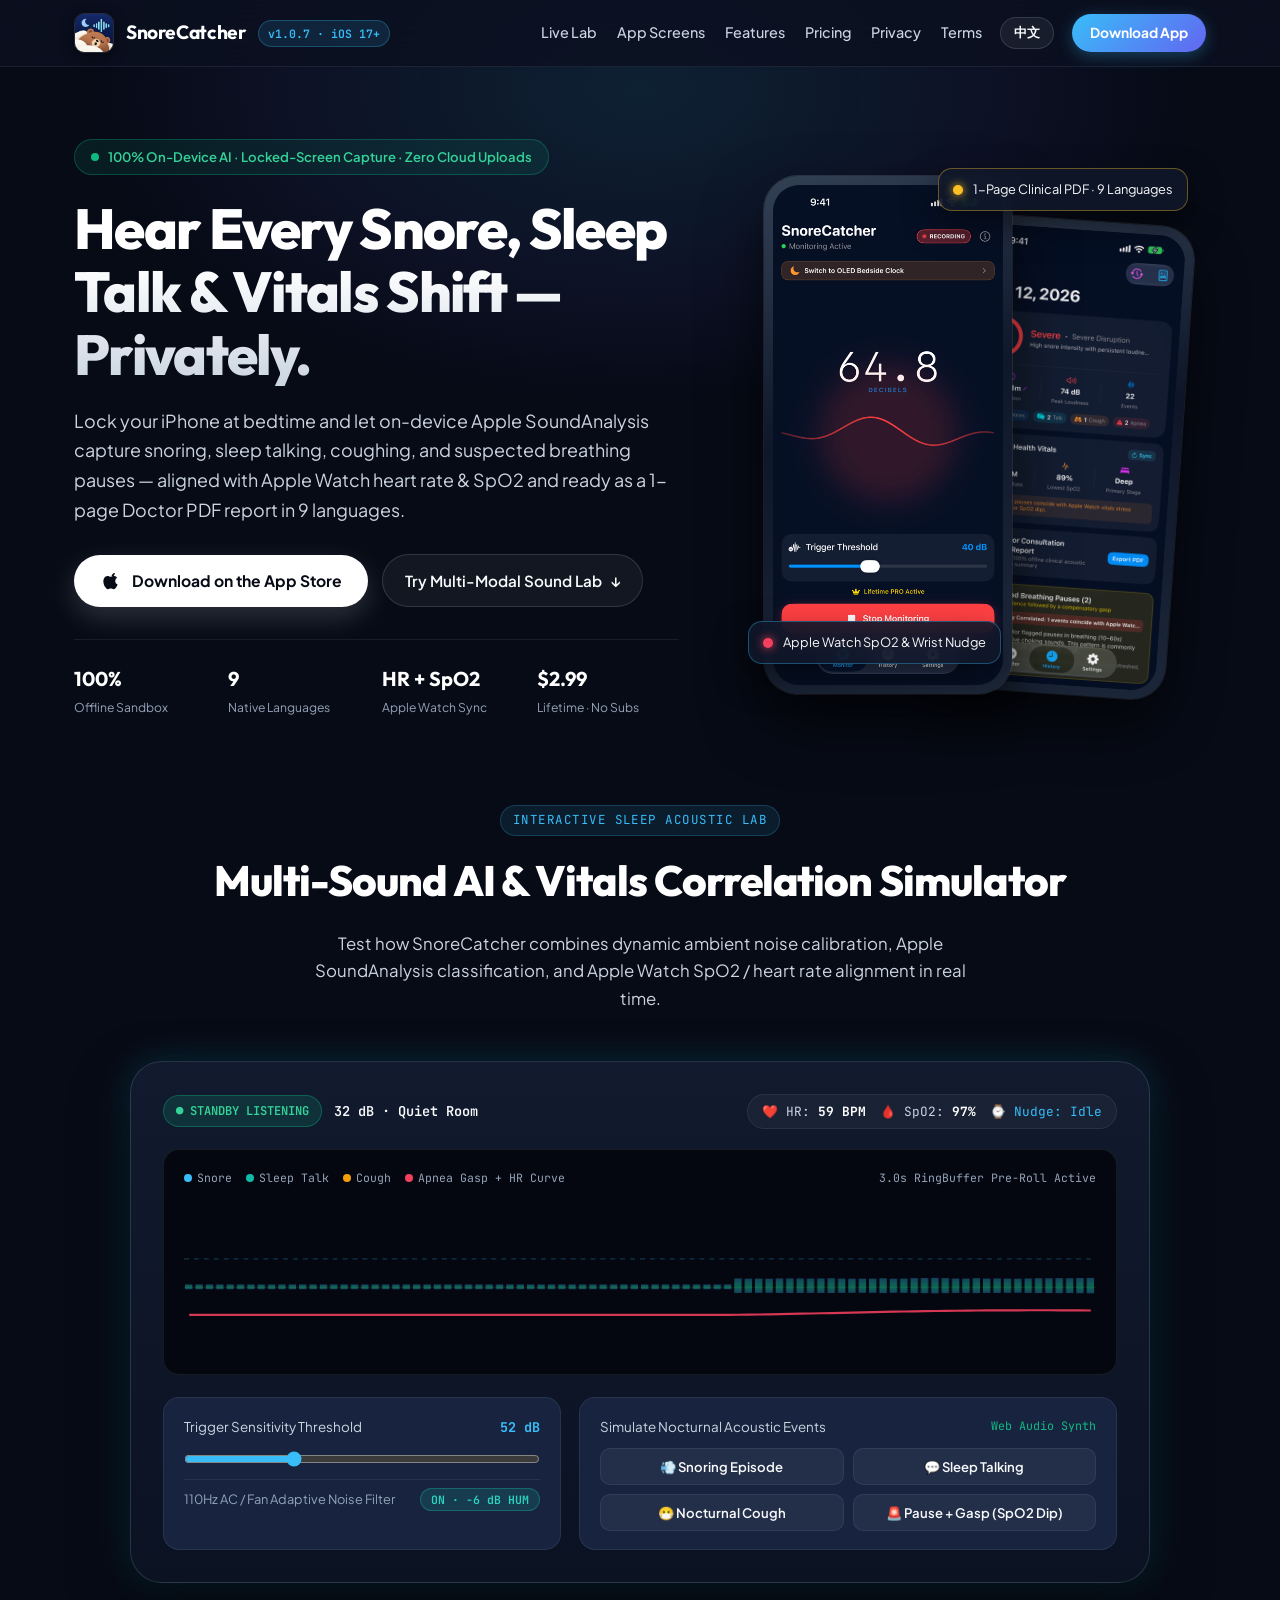
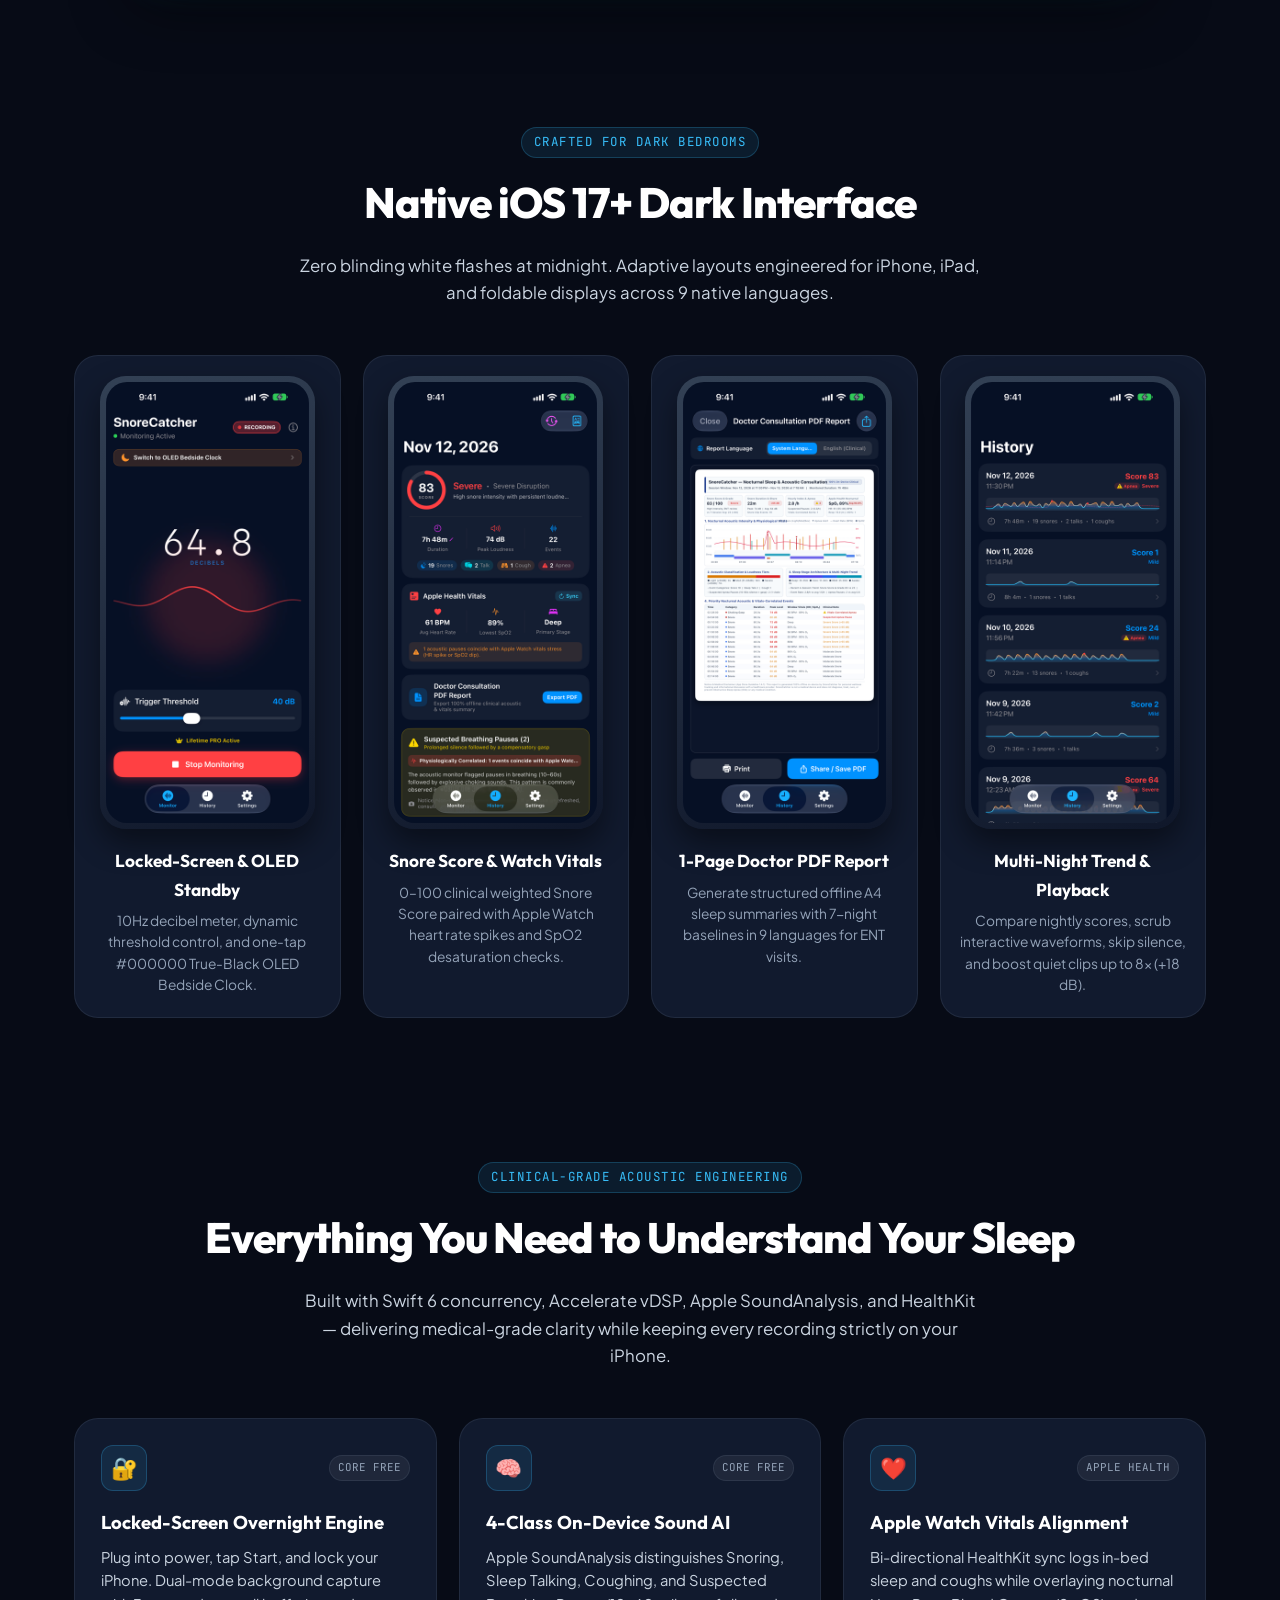
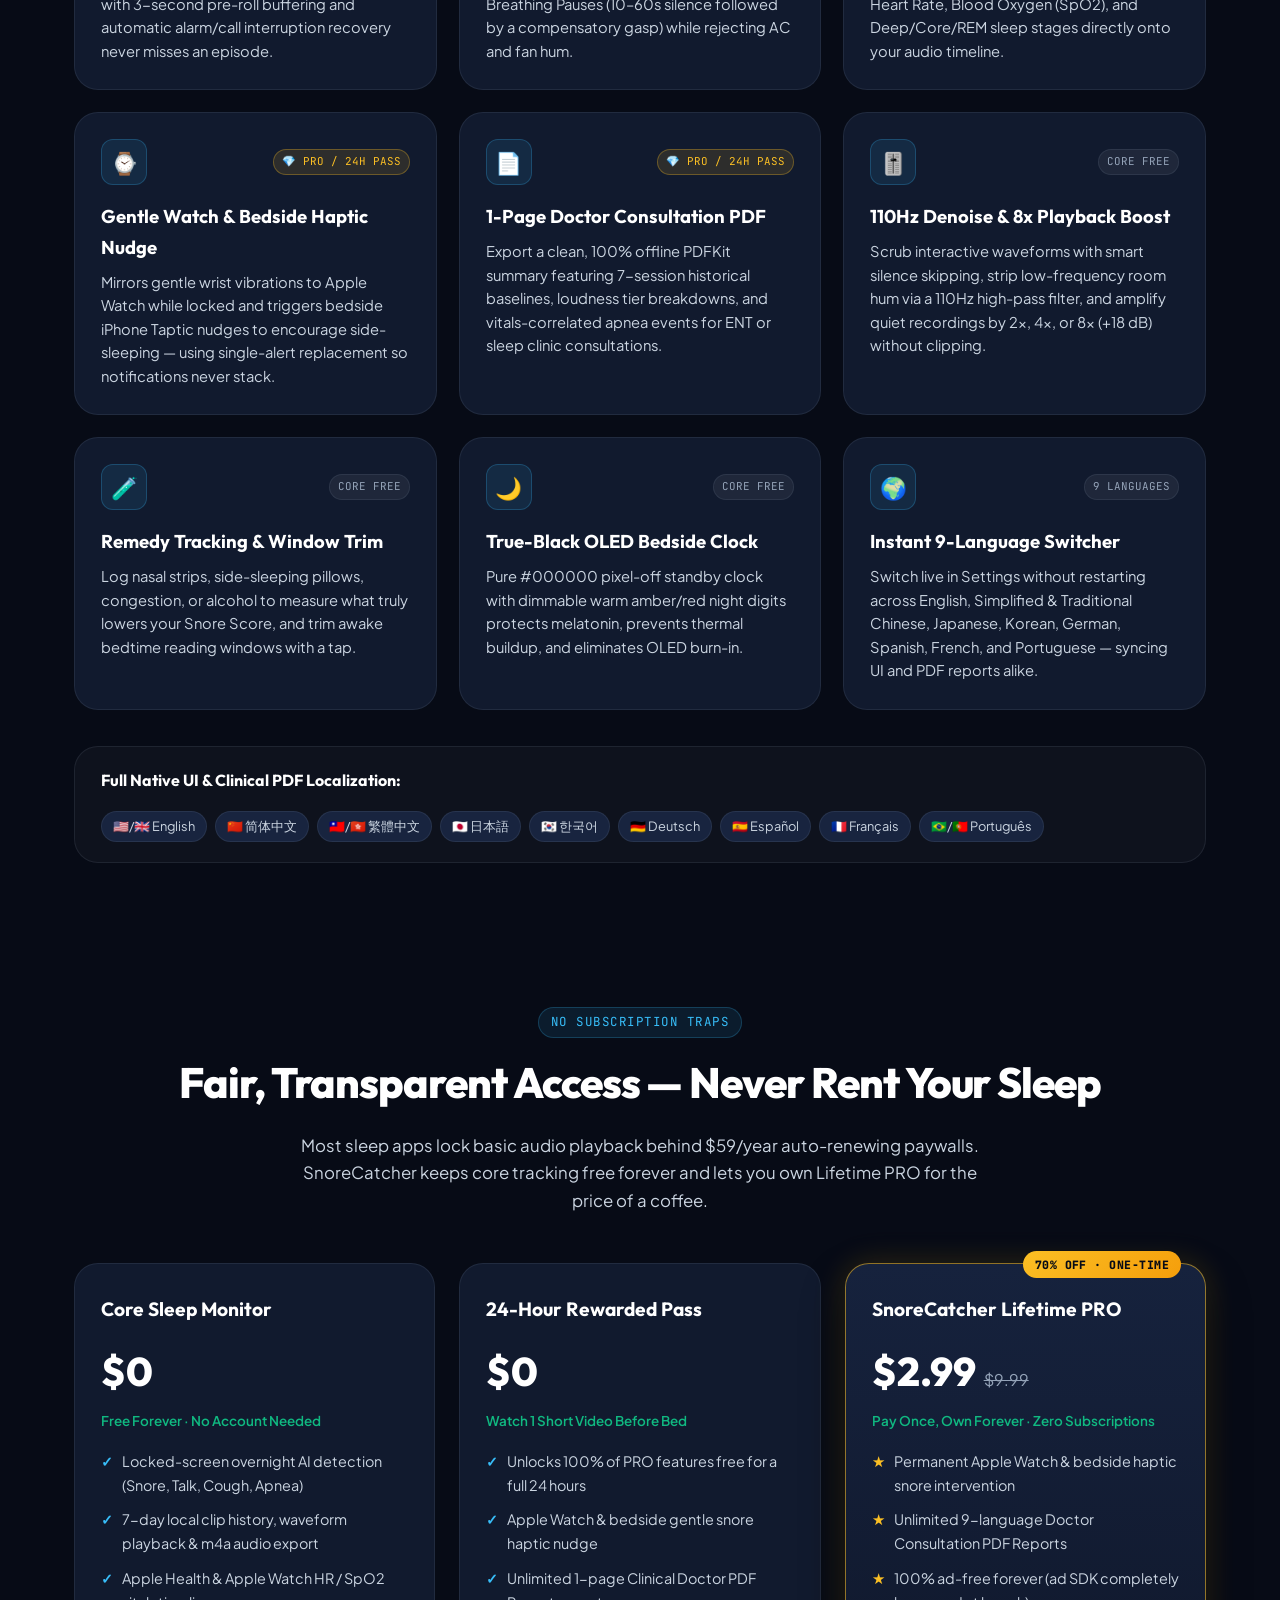
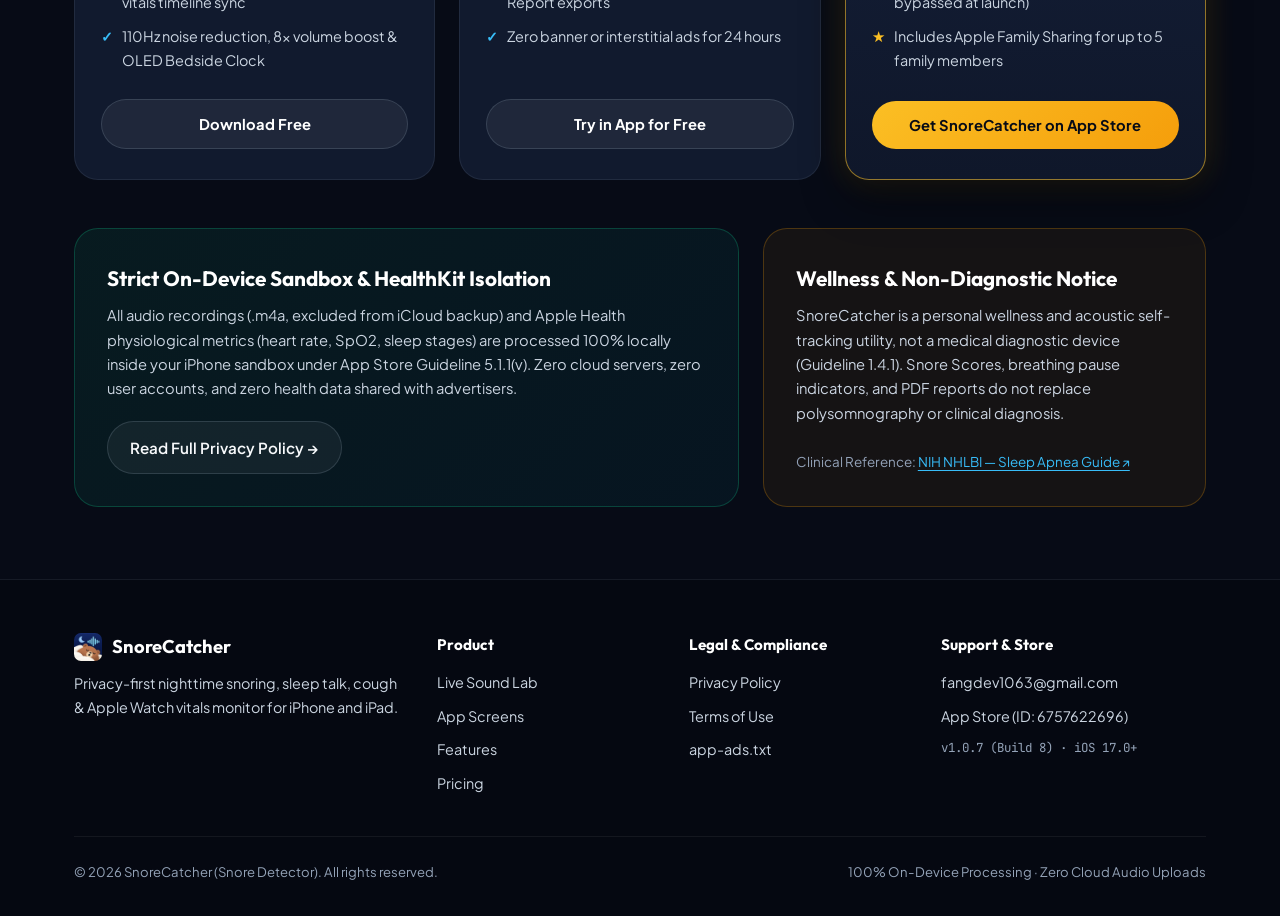
==== commit f93c3dd6: "feat: sync website with v1.0.7 updates, official app icon, Watch vitals lab, 9-lang PDF & Lifetime P" ====
--- a/index.html
+++ b/index.html
@@ -3,94 +3,172 @@
 <head>
   <meta charset="UTF-8">
   <meta name="viewport" content="width=device-width, initial-scale=1.0">
-  <title>SnoreCatcher - Privacy-First Night Snoring Monitor for iOS</title>
-  <meta name="description" content="SnoreCatcher is an intelligent, privacy-first night snoring monitor for iOS. Powered by SoundAnalysis ML and low-power audio DSP. 100% on-device processing.">
-  <meta property="og:title" content="SnoreCatcher - Night Snoring Monitor">
-  <meta property="og:description" content="Intelligent, privacy-first night snoring monitor for iOS. 100% on-device local storage.">
-  <meta property="og:image" content="assets/app_icon.png">
-  <meta name="twitter:card" content="summary">
+  <title>SnoreCatcher — Privacy-First Snore, Sleep Talk &amp; Apple Watch Vitals Monitor for iOS</title>
+  <meta name="description" content="100% offline locked-screen snore, sleep talk, cough &amp; breathing pause recorder for iPhone, iPad &amp; Apple Watch. Correlate nocturnal SpO2 &amp; heart rate, export 1-page Doctor PDF reports in 9 languages, and own PRO forever with zero subscriptions.">
+  <meta property="og:title" content="SnoreCatcher (Snore Detector) — 100% Offline Sleep &amp; Snore Monitor">
+  <meta property="og:description" content="Locked-screen overnight acoustic AI, Apple Watch SpO2 &amp; heart rate alignment, wrist haptic nudge, and 1-page clinical PDF reports in 9 languages. No subscriptions.">
+  <meta property="og:image" content="https://snorecatcher.netlify.app/assets/app_icon.png">
+  <meta property="og:url" content="https://snorecatcher.netlify.app/">
+  <meta property="og:type" content="website">
+  <meta name="twitter:card" content="summary_large_image">
+  <meta name="twitter:title" content="SnoreCatcher — Privacy-First Night Snoring &amp; Vitals Monitor">
+  <meta name="twitter:description" content="100% on-device SoundAnalysis ML, Apple Watch SpO2 &amp; HR correlation, and 1-page Doctor PDF reports. Zero cloud uploads.">
+  <meta name="twitter:image" content="https://snorecatcher.netlify.app/assets/app_icon.png">
   <link rel="icon" type="image/png" href="assets/app_icon.png">
+  <link rel="apple-touch-icon" href="assets/app_icon.png">
   <link rel="stylesheet" href="index.css">
 </head>
 <body>
-  <!-- Navigation Header -->
+  <!-- Sticky Glassmorphic Header -->
   <header>
     <div class="container nav-container">
-      <div class="brand-badge">
+      <a href="index.html" class="brand-badge">
         <img src="assets/app_icon.png" alt="SnoreCatcher App Icon">
         <span class="brand-name">SnoreCatcher</span>
-        <span class="version-pill">v1.0.4 · iOS 17+</span>
-      </div>
+        <span class="version-pill">v1.0.7 · iOS 17+</span>
+      </a>
       <div class="nav-right">
         <ul class="nav-links">
+          <li><a href="#simulator" data-i18n="navDemo">Live Lab</a></li>
+          <li><a href="#showcase" data-i18n="navShowcase">App Screens</a></li>
           <li><a href="#features" data-i18n="navFeatures">Features</a></li>
-          <li><a href="#simulator" data-i18n="navDemo">Live Lab</a></li>
+          <li><a href="#pricing" data-i18n="navPricing">Pricing</a></li>
           <li><a href="privacy.html" data-i18n="navPrivacy">Privacy</a></li>
           <li><a href="terms.html" data-i18n="navTerms">Terms</a></li>
         </ul>
-        <button id="langToggle" class="lang-btn">中文</button>
-        <a href="https://apps.apple.com/app/id6757622696" target="_blank" rel="noopener" class="cta-nav" data-i18n="ctaGetApp">Get App</a>
+        <button id="langToggle" class="lang-btn" aria-label="Switch Language">中文</button>
+        <a href="https://apps.apple.com/app/id6757622696" target="_blank" rel="noopener" class="cta-nav" data-i18n="ctaGetApp">Download App</a>
       </div>
     </div>
   </header>
 
   <main>
-    <!-- Hero Section -->
+    <!-- Split Hero Section -->
     <section class="hero">
+      <div class="container hero-grid">
+        <div class="hero-copy">
+          <div class="hero-pill">
+            <span class="pulse-dot"></span>
+            <span data-i18n="heroBadge">100% On-Device AI · Locked-Screen Capture · Zero Cloud Uploads</span>
+          </div>
+          <h1 class="hero-title" data-i18n="heroTitle">Hear Every Snore, Sleep Talk &amp; Vitals Shift — Privately.</h1>
+          <p class="hero-subtitle" data-i18n="heroSubtitle">
+            Lock your iPhone at bedtime and let on-device Apple SoundAnalysis capture snoring, sleep talking, coughing, and suspected breathing pauses — aligned with Apple Watch heart rate &amp; SpO2 and ready as a 1-page Doctor PDF report in 9 languages.
+          </p>
+          <div class="hero-actions">
+            <a href="https://apps.apple.com/app/id6757622696" target="_blank" rel="noopener" class="btn-appstore">
+              <svg viewBox="0 0 24 24" fill="currentColor" aria-hidden="true">
+                <path d="M18.71 19.5c-.83 1.24-1.71 2.45-3.05 2.47-1.34.03-1.77-.79-3.29-.79-1.53 0-2 .77-3.27.82-1.31.05-2.3-1.32-3.14-2.53C4.25 17 2.94 12.45 4.7 9.39c.87-1.52 2.43-2.48 4.12-2.51 1.28-.02 2.5.87 3.29.87.78 0 2.26-1.07 3.81-.91.65.03 2.47.26 3.64 1.98-.09.06-2.17 1.28-2.15 3.81.03 3.02 2.65 4.03 2.68 4.04-.03.07-.42 1.44-1.38 2.83M15.97 6.37c.61-.75 1.04-1.8 0.92-2.87-.93.04-2.02.63-2.67 1.38-.56.65-1.07 1.71-.93 2.74 1.05.08 2.08-.54 2.68-1.25z"/>
+              </svg>
+              <span data-i18n="heroDownload">Download on the App Store</span>
+            </a>
+            <a href="#simulator" class="btn-secondary">
+              <span data-i18n="heroExploreDemo">Try Multi-Modal Sound Lab</span> &darr;
+            </a>
+          </div>
+
+          <div class="hero-metrics">
+            <div class="metric-item">
+              <span class="metric-val">100%</span>
+              <span class="metric-lbl" data-i18n="metric1Lbl">Offline Sandbox</span>
+            </div>
+            <div class="metric-item">
+              <span class="metric-val">9</span>
+              <span class="metric-lbl" data-i18n="metric2Lbl">Native Languages</span>
+            </div>
+            <div class="metric-item">
+              <span class="metric-val">HR + SpO2</span>
+              <span class="metric-lbl" data-i18n="metric3Lbl">Apple Watch Sync</span>
+            </div>
+            <div class="metric-item">
+              <span class="metric-val">$2.99</span>
+              <span class="metric-lbl" data-i18n="metric4Lbl">Lifetime · No Subs</span>
+            </div>
+          </div>
+        </div>
+
+        <div class="hero-visual">
+          <div class="hero-glow-orb"></div>
+          <div class="phone-stage">
+            <div class="floating-chip chip-pdf">
+              <span class="chip-dot gold"></span>
+              <span data-i18n="chipPdf">1-Page Clinical PDF · 9 Languages</span>
+            </div>
+            <div class="phone-mockup phone-primary">
+              <img id="heroPhone1" src="assets/screen_monitor.png" alt="SnoreCatcher Active Overnight Monitoring Screen">
+            </div>
+            <div class="phone-mockup phone-secondary">
+              <img id="heroPhone2" src="assets/screen_vitals.png" alt="SnoreCatcher Snore Score and Apple Watch Vitals Screen">
+            </div>
+            <div class="floating-chip chip-watch">
+              <span class="chip-dot"></span>
+              <span data-i18n="chipWatch">Apple Watch SpO2 &amp; Wrist Nudge</span>
+            </div>
+          </div>
+        </div>
+      </div>
+    </section>
+
+    <!-- Interactive Multi-Modal Acoustic & Vitals Lab -->
+    <section id="simulator" class="lab-section">
       <div class="container">
-        <div class="hero-pill">
-          <span class="pulse-dot"></span>
-          <span data-i18n="heroBadge">100% On-Device Sound ML · Zero Cloud Upload</span>
-        </div>
-        <h1 class="hero-title" data-i18n="heroTitle">Privacy-First Night Snoring Monitor</h1>
-        <p class="hero-subtitle" data-i18n="heroSubtitle">
-          Automatically capture and review nighttime snoring audio clips with Apple SoundAnalysis machine learning. Ultra low power consumption, intelligent decibel triggers, and 100% local sandbox privacy.
-        </p>
-        <div class="hero-actions">
-          <a href="https://apps.apple.com/app/id6757622696" target="_blank" rel="noopener" class="btn-appstore">
-            <svg viewBox="0 0 24 24" fill="currentColor">
-              <path d="M18.71 19.5c-.83 1.24-1.71 2.45-3.05 2.47-1.34.03-1.77-.79-3.29-.79-1.53 0-2 .77-3.27.82-1.31.05-2.3-1.32-3.14-2.53C4.25 17 2.94 12.45 4.7 9.39c.87-1.52 2.43-2.48 4.12-2.51 1.28-.02 2.5.87 3.29.87.78 0 2.26-1.07 3.81-.91.65.03 2.47.26 3.64 1.98-.09.06-2.17 1.28-2.15 3.81.03 3.02 2.65 4.03 2.68 4.04-.03.07-.42 1.44-1.38 2.83M15.97 6.37c.61-.75 1.04-1.8 0.92-2.87-.93.04-2.02.63-2.67 1.38-.56.65-1.07 1.71-.93 2.74 1.05.08 2.08-.54 2.68-1.25z"/>
-            </svg>
-            <span data-i18n="heroDownload">Download on App Store</span>
-          </a>
-          <a href="#simulator" class="btn-secondary" data-i18n="heroExploreDemo">
-            <span>Explore Sound Lab</span> &darr;
-          </a>
-        </div>
-
-        <!-- Interactive Audio & Decibel Simulator -->
-        <div class="interactive-simulator" id="simulator">
+        <div class="section-heading">
+          <span class="section-tag" data-i18n="labTag">INTERACTIVE SLEEP ACOUSTIC LAB</span>
+          <h2 class="section-title" data-i18n="labTitle">Multi-Sound AI &amp; Vitals Correlation Simulator</h2>
+          <p class="section-desc" data-i18n="labDesc">
+            Test how SnoreCatcher combines dynamic ambient noise calibration, Apple SoundAnalysis classification, and Apple Watch SpO2 / heart rate alignment in real time.
+          </p>
+        </div>
+
+        <div class="interactive-simulator">
           <div class="sim-header">
             <div class="sim-status">
-              <span class="status-badge" id="simStatusText" data-i18n="simListening">● PASSIVE MONITORING</span>
-              <span style="font-family: var(--font-mono); font-size: 0.85rem; color: var(--text-secondary);" id="dBDisplay">34 dB (Ambient)</span>
-            </div>
-            <div style="font-family: var(--font-mono); font-size: 0.75rem; color: var(--text-muted);">
-              Apple SoundAnalysis DSP Emulation
+              <span class="status-badge" id="simStatusText">● STANDBY LISTENING</span>
+              <span style="font-family: var(--font-mono); font-size: 0.85rem; color: var(--text-primary); font-weight: 600;" id="dBDisplay">33 dB · Quiet Room</span>
+            </div>
+            <div class="vitals-readout">
+              <span>❤️ HR: <strong id="hrDisplay">58 BPM</strong></span>
+              <span>🩸 SpO2: <strong id="spo2Display">97%</strong></span>
+              <span id="nudgeDisplay" style="color: var(--accent-sky);">⌚ Nudge: Idle</span>
             </div>
           </div>
 
           <div class="waveform-canvas-wrapper">
-            <canvas id="waveformCanvas" width="800" height="140"></canvas>
+            <div class="canvas-legend">
+              <div class="legend-items">
+                <span><i class="legend-dot" style="background: #38bdf8;"></i><span data-i18n="legSnore">Snore</span></span>
+                <span><i class="legend-dot" style="background: #14b8a6;"></i><span data-i18n="legTalk">Sleep Talk</span></span>
+                <span><i class="legend-dot" style="background: #f59e0b;"></i><span data-i18n="legCough">Cough</span></span>
+                <span><i class="legend-dot" style="background: #f43f5e;"></i><span data-i18n="legApnea">Apnea Gasp + HR Curve</span></span>
+              </div>
+              <span data-i18n="legPreRoll">3.0s RingBuffer Pre-Roll Active</span>
+            </div>
+            <canvas id="waveformCanvas" width="920" height="165"></canvas>
           </div>
 
           <div class="sim-controls">
             <div class="control-card">
               <div class="control-label">
                 <span data-i18n="labelThreshold">Trigger Sensitivity Threshold</span>
-                <span id="thresholdVal" style="color: var(--accent-cyan); font-family: var(--font-mono); font-weight: 600;">55 dB</span>
+                <span id="thresholdVal" style="color: var(--accent-sky); font-family: var(--font-mono); font-weight: 700;">52 dB</span>
               </div>
-              <input type="range" class="threshold-slider" id="thresholdSlider" min="40" max="85" value="55">
+              <input type="range" class="threshold-slider" id="thresholdSlider" min="40" max="80" value="52">
+              <div class="noise-filter-row">
+                <span data-i18n="labelNoiseFilter">110Hz AC / Fan Adaptive Noise Filter</span>
+                <button type="button" id="noiseFilterBtn" class="toggle-pill">ON · -6 dB HUM</button>
+              </div>
             </div>
 
             <div class="control-card">
               <div class="control-label">
-                <span data-i18n="labelSimulator">Interactive Simulation Trigger</span>
-                <span style="font-family: var(--font-mono); font-size: 0.75rem; color: var(--accent-emerald);">Web Audio Ready</span>
+                <span data-i18n="labelSimulator">Simulate Nocturnal Acoustic Events</span>
+                <span style="font-family: var(--font-mono); font-size: 0.73rem; color: var(--accent-emerald);" data-i18n="webAudioReady">Web Audio Synth</span>
               </div>
               <div class="trigger-actions">
-                <button class="sim-btn" id="btnSnore" data-i18n="btnTriggerSnore">💨 Simulate Snore Spike</button>
-                <button class="sim-btn" id="btnAmbient" data-i18n="btnTriggerAmbient">🌙 Ambient Quiet</button>
+                <button type="button" class="sim-btn" id="btnSnore" data-i18n="btnTriggerSnore">💨 Snoring Episode</button>
+                <button type="button" class="sim-btn" id="btnTalk" data-i18n="btnTriggerTalk">💬 Sleep Talking</button>
+                <button type="button" class="sim-btn" id="btnCough" data-i18n="btnTriggerCough">😷 Nocturnal Cough</button>
+                <button type="button" class="sim-btn apnea" id="btnApnea" data-i18n="btnTriggerApnea">🚨 Pause + Gasp (SpO2 Dip)</button>
               </div>
             </div>
           </div>
@@ -98,57 +176,261 @@
       </div>
     </section>
 
-    <!-- Features Section -->
-    <section id="features" class="features-section">
+    <!-- Native iOS Showcase -->
+    <section id="showcase">
       <div class="container">
         <div class="section-heading">
-          <span class="section-tag" data-i18n="featuresTag">ENGINEERED FOR REST</span>
-          <h2 class="section-title" data-i18n="featuresTitle">Smart Monitoring Without Compromise</h2>
-          <p class="section-desc" data-i18n="featuresDesc">Focused specifically on recording authentic snoring episodes, avoiding sleep bloat, and protecting user privacy.</p>
+          <span class="section-tag" data-i18n="showcaseTag">CRAFTED FOR DARK BEDROOMS</span>
+          <h2 class="section-title" data-i18n="showcaseTitle">Native iOS 17+ Dark Interface</h2>
+          <p class="section-desc" data-i18n="showcaseDesc">
+            Zero blinding white flashes at midnight. Adaptive layouts engineered for iPhone, iPad, and foldable displays across 9 native languages.
+          </p>
+        </div>
+
+        <div class="showcase-grid">
+          <div class="showcase-card">
+            <div class="showcase-frame">
+              <img id="shotMonitor" src="assets/screen_monitor.png" alt="Real-time Decibel Gauge and OLED Bedside Clock Entry">
+            </div>
+            <h3 data-i18n="shot1Title">Locked-Screen &amp; OLED Standby</h3>
+            <p data-i18n="shot1Desc">10Hz decibel meter, dynamic threshold control, and one-tap #000000 True-Black OLED Bedside Clock.</p>
+          </div>
+
+          <div class="showcase-card">
+            <div class="showcase-frame">
+              <img id="shotVitals" src="assets/screen_vitals.png" alt="Snore Score and Apple Health Vitals Correlation">
+            </div>
+            <h3 data-i18n="shot2Title">Snore Score &amp; Watch Vitals</h3>
+            <p data-i18n="shot2Desc">0–100 clinical weighted Snore Score paired with Apple Watch heart rate spikes and SpO2 desaturation checks.</p>
+          </div>
+
+          <div class="showcase-card">
+            <div class="showcase-frame">
+              <img id="shotPdf" src="assets/screen_pdf.png" alt="1-Page Clinical Doctor Consultation PDF Report">
+            </div>
+            <h3 data-i18n="shot3Title">1-Page Doctor PDF Report</h3>
+            <p data-i18n="shot3Desc">Generate structured offline A4 sleep summaries with 7-night baselines in 9 languages for ENT visits.</p>
+          </div>
+
+          <div class="showcase-card">
+            <div class="showcase-frame">
+              <img id="shotHistory" src="assets/screen_history.png" alt="7-Night Sleep History and Multi-Sound Event Breakdown">
+            </div>
+            <h3 data-i18n="shot4Title">Multi-Night Trend &amp; Playback</h3>
+            <p data-i18n="shot4Desc">Compare nightly scores, scrub interactive waveforms, skip silence, and boost quiet clips up to 8x (+18 dB).</p>
+          </div>
+        </div>
+      </div>
+    </section>
+
+    <!-- 9-Card Feature Architecture -->
+    <section id="features">
+      <div class="container">
+        <div class="section-heading">
+          <span class="section-tag" data-i18n="featuresTag">CLINICAL-GRADE ACOUSTIC ENGINEERING</span>
+          <h2 class="section-title" data-i18n="featuresTitle">Everything You Need to Understand Your Sleep</h2>
+          <p class="section-desc" data-i18n="featuresDesc">
+            Built with Swift 6 concurrency, Accelerate vDSP, Apple SoundAnalysis, and HealthKit — delivering medical-grade clarity while keeping every recording strictly on your iPhone.
+          </p>
         </div>
 
         <div class="features-grid">
           <div class="feature-card">
-            <div class="feature-icon-wrapper">🔒</div>
-            <h3 data-i18n="feat1Title">100% Local Privacy</h3>
-            <p data-i18n="feat1Desc">Audio waveforms and AAC recordings are stored strictly inside your iOS app sandbox. No accounts, no cloud sync, and zero voice surveillance.</p>
-          </div>
+            <div class="feature-top">
+              <div class="feature-icon-wrapper">🔐</div>
+              <span class="feature-badge" data-i18n="badgeFree">CORE FREE</span>
+            </div>
+            <h3 data-i18n="feat1Title">Locked-Screen Overnight Engine</h3>
+            <p data-i18n="feat1Desc">Plug into power, tap Start, and lock your iPhone. Dual-mode background capture with 3-second pre-roll buffering and automatic alarm/call interruption recovery never misses an episode.</p>
+          </div>
+
           <div class="feature-card">
-            <div class="feature-icon-wrapper">🧠</div>
-            <h3 data-i18n="feat2Title">SoundAnalysis ML</h3>
-            <p data-i18n="feat2Desc">Combines decibel amplitude triggers with iOS native SoundAnalysis audio classification to distinguish real snoring from room noises.</p>
-          </div>
+            <div class="feature-top">
+              <div class="feature-icon-wrapper">🧠</div>
+              <span class="feature-badge" data-i18n="badgeFree">CORE FREE</span>
+            </div>
+            <h3 data-i18n="feat2Title">4-Class On-Device Sound AI</h3>
+            <p data-i18n="feat2Desc">Apple SoundAnalysis distinguishes Snoring, Sleep Talking, Coughing, and Suspected Breathing Pauses (10–60s silence followed by a compensatory gasp) while rejecting AC and fan hum.</p>
+          </div>
+
           <div class="feature-card">
-            <div class="feature-icon-wrapper">🔋</div>
-            <h3 data-i18n="feat3Title">Low-Power Overnight DSP</h3>
-            <p data-i18n="feat3Desc">High-efficiency circular buffer audio engine uses minimal CPU and battery during sleep. Safe for all-night nightstand monitoring.</p>
-          </div>
+            <div class="feature-top">
+              <div class="feature-icon-wrapper">❤️</div>
+              <span class="feature-badge" data-i18n="badgeFree">APPLE HEALTH</span>
+            </div>
+            <h3 data-i18n="feat3Title">Apple Watch Vitals Alignment</h3>
+            <p data-i18n="feat3Desc">Bi-directional HealthKit sync logs in-bed sleep and coughs while overlaying nocturnal Heart Rate, Blood Oxygen (SpO2), and Deep/Core/REM sleep stages directly onto your audio timeline.</p>
+          </div>
+
           <div class="feature-card">
-            <div class="feature-icon-wrapper">📱</div>
-            <h3 data-i18n="feat4Title">Background Lock Screen</h3>
-            <p data-i18n="feat4Desc">Runs silently even when the iPhone screen is locked. Pre-buffers 3 seconds before each trigger so you never miss the onset of an episode.</p>
-          </div>
+            <div class="feature-top">
+              <div class="feature-icon-wrapper">⌚</div>
+              <span class="feature-badge pro">💎 PRO / 24H PASS</span>
+            </div>
+            <h3 data-i18n="feat4Title">Gentle Watch &amp; Bedside Haptic Nudge</h3>
+            <p data-i18n="feat4Desc">Mirrors gentle wrist vibrations to Apple Watch while locked and triggers bedside iPhone Taptic nudges to encourage side-sleeping — using single-alert replacement so notifications never stack.</p>
+          </div>
+
           <div class="feature-card">
-            <div class="feature-icon-wrapper">📊</div>
-            <h3 data-i18n="feat5Title">Timeline & Waveforms</h3>
-            <p data-i18n="feat5Desc">Visual audio spectrogram playback, organized by calendar date. Easily listen to your snoring clips or export them for medical reference.</p>
-          </div>
+            <div class="feature-top">
+              <div class="feature-icon-wrapper">📄</div>
+              <span class="feature-badge pro">💎 PRO / 24H PASS</span>
+            </div>
+            <h3 data-i18n="feat5Title">1-Page Doctor Consultation PDF</h3>
+            <p data-i18n="feat5Desc">Export a clean, 100% offline PDFKit summary featuring 7-session historical baselines, loudness tier breakdowns, and vitals-correlated apnea events for ENT or sleep clinic consultations.</p>
+          </div>
+
           <div class="feature-card">
-            <div class="feature-icon-wrapper">🎯</div>
-            <h3 data-i18n="feat6Title">Zero Gimmicks & Bloat</h3>
-            <p data-i18n="feat6Desc">No intrusive social feeds, endless upsells, or fake sleep scores. A clean, reliable utility built to do one essential job exceptionally well.</p>
-          </div>
-        </div>
-
-        <!-- Privacy Banner -->
-        <div class="privacy-banner">
-          <div class="privacy-info">
-            <h3 data-i18n="privBannerTitle">Built on Strict Device Sandbox Integrity</h3>
-            <p data-i18n="privBannerDesc">
-              SnoreCatcher requests microphone access purely to perform real-time local decibel metering and snore identification. Audio never leaves your physical phone. Full compliance with Apple ATT, GDPR, and Google AdMob.
-            </p>
-          </div>
-          <a href="privacy.html" class="btn-secondary" data-i18n="privBannerBtn">Read Full Privacy Policy &rarr;</a>
+            <div class="feature-top">
+              <div class="feature-icon-wrapper">🎚️</div>
+              <span class="feature-badge" data-i18n="badgeFree">CORE FREE</span>
+            </div>
+            <h3 data-i18n="feat6Title">110Hz Denoise &amp; 8x Playback Boost</h3>
+            <p data-i18n="feat6Desc">Scrub interactive waveforms with smart silence skipping, strip low-frequency room hum via a 110Hz high-pass filter, and amplify quiet recordings by 2x, 4x, or 8x (+18 dB) without clipping.</p>
+          </div>
+
+          <div class="feature-card">
+            <div class="feature-top">
+              <div class="feature-icon-wrapper">🧪</div>
+              <span class="feature-badge" data-i18n="badgeFree">CORE FREE</span>
+            </div>
+            <h3 data-i18n="feat7Title">Remedy Tracking &amp; Window Trim</h3>
+            <p data-i18n="feat7Desc">Log nasal strips, side-sleeping pillows, congestion, or alcohol to measure what truly lowers your Snore Score, and trim awake bedtime reading windows with a tap.</p>
+          </div>
+
+          <div class="feature-card">
+            <div class="feature-top">
+              <div class="feature-icon-wrapper">🌙</div>
+              <span class="feature-badge" data-i18n="badgeFree">CORE FREE</span>
+            </div>
+            <h3 data-i18n="feat8Title">True-Black OLED Bedside Clock</h3>
+            <p data-i18n="feat8Desc">Pure #000000 pixel-off standby clock with dimmable warm amber/red night digits protects melatonin, prevents thermal buildup, and eliminates OLED burn-in.</p>
+          </div>
+
+          <div class="feature-card">
+            <div class="feature-top">
+              <div class="feature-icon-wrapper">🌍</div>
+              <span class="feature-badge" data-i18n="badgeFree">9 LANGUAGES</span>
+            </div>
+            <h3 data-i18n="feat9Title">Instant 9-Language Switcher</h3>
+            <p data-i18n="feat9Desc">Switch live in Settings without restarting across English, Simplified &amp; Traditional Chinese, Japanese, Korean, German, Spanish, French, and Portuguese — syncing UI and PDF reports alike.</p>
+          </div>
+        </div>
+
+        <div class="languages-strip">
+          <div>
+            <strong style="color: #fff; font-family: var(--font-display);" data-i18n="langStripTitle">Full Native UI &amp; Clinical PDF Localization:</strong>
+          </div>
+          <div class="lang-tags">
+            <span class="lang-chip">🇺🇸/🇬🇧 English</span>
+            <span class="lang-chip">🇨🇳 简体中文</span>
+            <span class="lang-chip">🇹🇼/🇭🇰 繁體中文</span>
+            <span class="lang-chip">🇯🇵 日本語</span>
+            <span class="lang-chip">🇰🇷 한국어</span>
+            <span class="lang-chip">🇩🇪 Deutsch</span>
+            <span class="lang-chip">🇪🇸 Español</span>
+            <span class="lang-chip">🇫🇷 Français</span>
+            <span class="lang-chip">🇧🇷/🇵🇹 Português</span>
+          </div>
+        </div>
+      </div>
+    </section>
+
+    <!-- Transparent Anti-Subscription Pricing -->
+    <section id="pricing">
+      <div class="container">
+        <div class="section-heading">
+          <span class="section-tag" data-i18n="pricingTag">NO SUBSCRIPTION TRAPS</span>
+          <h2 class="section-title" data-i18n="pricingTitle">Fair, Transparent Access — Never Rent Your Sleep</h2>
+          <p class="section-desc" data-i18n="pricingDesc">
+            Most sleep apps lock basic audio playback behind $59/year auto-renewing paywalls. SnoreCatcher keeps core tracking free forever and lets you own Lifetime PRO for the price of a coffee.
+          </p>
+        </div>
+
+        <div class="pricing-grid">
+          <!-- Tier 1: Free -->
+          <div class="pricing-card">
+            <div>
+              <div class="tier-name" data-i18n="tier1Name">Core Sleep Monitor</div>
+              <div class="tier-price-row">
+                <span class="tier-price">$0</span>
+              </div>
+              <span class="tier-period" data-i18n="tier1Period">Free Forever · No Account Needed</span>
+              <ul class="tier-list">
+                <li><span class="tier-check">✓</span><span data-i18n="t1Item1">Locked-screen overnight AI detection (Snore, Talk, Cough, Apnea)</span></li>
+                <li><span class="tier-check">✓</span><span data-i18n="t1Item2">7-day local clip history, waveform playback &amp; m4a audio export</span></li>
+                <li><span class="tier-check">✓</span><span data-i18n="t1Item3">Apple Health &amp; Apple Watch HR / SpO2 vitals timeline sync</span></li>
+                <li><span class="tier-check">✓</span><span data-i18n="t1Item4">110Hz noise reduction, 8x volume boost &amp; OLED Bedside Clock</span></li>
+              </ul>
+            </div>
+            <a href="https://apps.apple.com/app/id6757622696" target="_blank" rel="noopener" class="btn-tier" data-i18n="tier1Btn">Download Free</a>
+          </div>
+
+          <!-- Tier 2: 24h Rewarded Pass -->
+          <div class="pricing-card">
+            <div>
+              <div class="tier-name" data-i18n="tier2Name">24-Hour Rewarded Pass</div>
+              <div class="tier-price-row">
+                <span class="tier-price">$0</span>
+              </div>
+              <span class="tier-period" data-i18n="tier2Period">Watch 1 Short Video Before Bed</span>
+              <ul class="tier-list">
+                <li><span class="tier-check">✓</span><span data-i18n="t2Item1">Unlocks 100% of PRO features free for a full 24 hours</span></li>
+                <li><span class="tier-check">✓</span><span data-i18n="t2Item2">Apple Watch &amp; bedside gentle snore haptic nudge</span></li>
+                <li><span class="tier-check">✓</span><span data-i18n="t2Item3">Unlimited 1-page Clinical Doctor PDF Report exports</span></li>
+                <li><span class="tier-check">✓</span><span data-i18n="t2Item4">Zero banner or interstitial ads for 24 hours</span></li>
+              </ul>
+            </div>
+            <a href="https://apps.apple.com/app/id6757622696" target="_blank" rel="noopener" class="btn-tier" data-i18n="tier2Btn">Try in App for Free</a>
+          </div>
+
+          <!-- Tier 3: Lifetime PRO -->
+          <div class="pricing-card featured">
+            <span class="popular-ribbon" data-i18n="tier3Ribbon">70% OFF · ONE-TIME</span>
+            <div>
+              <div class="tier-name" data-i18n="tier3Name">SnoreCatcher Lifetime PRO</div>
+              <div class="tier-price-row">
+                <span class="tier-price">$2.99</span>
+                <span class="tier-strike">$9.99</span>
+              </div>
+              <span class="tier-period" data-i18n="tier3Period">Pay Once, Own Forever · Zero Subscriptions</span>
+              <ul class="tier-list">
+                <li><span class="tier-check">★</span><span data-i18n="t3Item1">Permanent Apple Watch &amp; bedside haptic snore intervention</span></li>
+                <li><span class="tier-check">★</span><span data-i18n="t3Item2">Unlimited 9-language Doctor Consultation PDF Reports</span></li>
+                <li><span class="tier-check">★</span><span data-i18n="t3Item3">100% ad-free forever (ad SDK completely bypassed at launch)</span></li>
+                <li><span class="tier-check">★</span><span data-i18n="t3Item4">Includes Apple Family Sharing for up to 5 family members</span></li>
+              </ul>
+            </div>
+            <a href="https://apps.apple.com/app/id6757622696" target="_blank" rel="noopener" class="btn-tier" data-i18n="tier3Btn">Get SnoreCatcher on App Store</a>
+          </div>
+        </div>
+
+        <!-- Privacy & Medical Compliance Banners -->
+        <div class="compliance-grid" style="margin-top: 48px;">
+          <div class="privacy-banner">
+            <div>
+              <h3 data-i18n="privBannerTitle">Strict On-Device Sandbox &amp; HealthKit Isolation</h3>
+              <p data-i18n="privBannerDesc">
+                All audio recordings (.m4a, excluded from iCloud backup) and Apple Health physiological metrics (heart rate, SpO2, sleep stages) are processed 100% locally inside your iPhone sandbox under App Store Guideline 5.1.1(v). Zero cloud servers, zero user accounts, and zero health data shared with advertisers.
+              </p>
+            </div>
+            <div>
+              <a href="privacy.html" class="btn-secondary" data-i18n="privBannerBtn">Read Full Privacy Policy &rarr;</a>
+            </div>
+          </div>
+
+          <div class="medical-banner">
+            <div>
+              <h3 data-i18n="medBannerTitle">Wellness &amp; Non-Diagnostic Notice</h3>
+              <p data-i18n="medBannerDesc">
+                SnoreCatcher is a personal wellness and acoustic self-tracking utility, not a medical diagnostic device (Guideline 1.4.1). Snore Scores, breathing pause indicators, and PDF reports do not replace polysomnography or clinical diagnosis.
+              </p>
+            </div>
+            <div style="font-size: 0.84rem; color: var(--text-muted);">
+              <span data-i18n="medRefPrefix">Clinical Reference:</span>
+              <a href="https://www.nhlbi.nih.gov/health/sleep-apnea" target="_blank" rel="noopener" class="inline-link">NIH NHLBI — Sleep Apnea Guide &nearr;</a>
+            </div>
+          </div>
         </div>
       </div>
     </section>
@@ -159,119 +441,290 @@
     <div class="container">
       <div class="footer-grid">
         <div class="footer-brand">
-          <h4>SnoreCatcher</h4>
-          <p data-i18n="footerTagline">Intelligent, privacy-first nighttime snoring capture & sleep audio monitoring utility for iOS.</p>
-        </div>
+          <h4>
+            <img src="assets/app_icon.png" alt="SnoreCatcher Icon">
+            <span>SnoreCatcher</span>
+          </h4>
+          <p data-i18n="footerTagline">
+            Privacy-first nighttime snoring, sleep talk, cough &amp; Apple Watch vitals monitor for iPhone and iPad.
+          </p>
+        </div>
+
         <div class="footer-links-col">
-          <h5 data-i18n="footerLegal">Legal & Compliance</h5>
+          <h5 data-i18n="footerProduct">Product</h5>
+          <ul>
+            <li><a href="#simulator" data-i18n="navDemo">Live Sound Lab</a></li>
+            <li><a href="#showcase" data-i18n="navShowcase">App Screens</a></li>
+            <li><a href="#features" data-i18n="navFeatures">Features</a></li>
+            <li><a href="#pricing" data-i18n="navPricing">Pricing</a></li>
+          </ul>
+        </div>
+
+        <div class="footer-links-col">
+          <h5 data-i18n="footerLegal">Legal &amp; Compliance</h5>
           <ul>
             <li><a href="privacy.html" data-i18n="navPrivacy">Privacy Policy</a></li>
             <li><a href="terms.html" data-i18n="navTerms">Terms of Use</a></li>
             <li><a href="app-ads.txt">app-ads.txt</a></li>
           </ul>
         </div>
+
         <div class="footer-links-col">
-          <h5 data-i18n="footerSupport">Support & Feedback</h5>
+          <h5 data-i18n="footerSupport">Support &amp; Store</h5>
           <ul>
             <li><a href="mailto:fangdev1063@gmail.com">fangdev1063@gmail.com</a></li>
             <li><a href="https://apps.apple.com/app/id6757622696" target="_blank" rel="noopener">App Store (ID: 6757622696)</a></li>
+            <li style="color: var(--text-muted); font-family: var(--font-mono); font-size: 0.78rem;">v1.0.7 (Build 8) · iOS 17.0+</li>
           </ul>
         </div>
       </div>
+
       <div class="footer-bottom">
-        &copy; 2026 SnoreCatcher · All rights reserved. Designed for iOS 17+.
+        <span>&copy; 2026 SnoreCatcher (Snore Detector). All rights reserved.</span>
+        <span data-i18n="footerPrivacyNote">100% On-Device Processing · Zero Cloud Audio Uploads</span>
       </div>
     </div>
   </footer>
 
-  <!-- Bilingual & Interactive Script -->
+  <!-- Bilingual Switcher & Multi-Modal Acoustic/Vitals Simulator -->
   <script>
     const i18n = {
       en: {
+        navDemo: "Live Lab",
+        navShowcase: "App Screens",
         navFeatures: "Features",
-        navDemo: "Live Lab",
+        navPricing: "Pricing",
         navPrivacy: "Privacy",
         navTerms: "Terms",
-        ctaGetApp: "Get App",
-        heroBadge: "100% On-Device Sound ML · Zero Cloud Upload",
-        heroTitle: "Privacy-First Night Snoring Monitor",
-        heroSubtitle: "Automatically capture and review nighttime snoring audio clips with Apple SoundAnalysis machine learning. Ultra low power consumption, intelligent decibel triggers, and 100% local sandbox privacy.",
-        heroDownload: "Download on App Store",
-        heroExploreDemo: "Explore Sound Lab",
-        simListening: "● PASSIVE MONITORING",
-        simSnoreDetected: "⚠️ SNORE EPISODE CAPTURED",
+        ctaGetApp: "Download App",
+        heroBadge: "100% On-Device AI · Locked-Screen Capture · Zero Cloud Uploads",
+        heroTitle: "Hear Every Snore, Sleep Talk & Vitals Shift — Privately.",
+        heroSubtitle: "Lock your iPhone at bedtime and let on-device Apple SoundAnalysis capture snoring, sleep talking, coughing, and suspected breathing pauses — aligned with Apple Watch heart rate & SpO2 and ready as a 1-page Doctor PDF report in 9 languages.",
+        heroDownload: "Download on the App Store",
+        heroExploreDemo: "Try Multi-Modal Sound Lab",
+        metric1Lbl: "Offline Sandbox",
+        metric2Lbl: "Native Languages",
+        metric3Lbl: "Apple Watch Sync",
+        metric4Lbl: "Lifetime · No Subs",
+        chipPdf: "1-Page Clinical PDF · 9 Languages",
+        chipWatch: "Apple Watch SpO2 & Wrist Nudge",
+        labTag: "INTERACTIVE SLEEP ACOUSTIC LAB",
+        labTitle: "Multi-Sound AI & Vitals Correlation Simulator",
+        labDesc: "Test how SnoreCatcher combines dynamic ambient noise calibration, Apple SoundAnalysis classification, and Apple Watch SpO2 / heart rate alignment in real time.",
+        legSnore: "Snore",
+        legTalk: "Sleep Talk",
+        legCough: "Cough",
+        legApnea: "Apnea Gasp + HR Curve",
+        legPreRoll: "3.0s RingBuffer Pre-Roll Active",
         labelThreshold: "Trigger Sensitivity Threshold",
-        labelSimulator: "Interactive Simulation Trigger",
-        btnTriggerSnore: "💨 Simulate Snore Spike",
-        btnTriggerAmbient: "🌙 Ambient Quiet",
-        featuresTag: "ENGINEERED FOR REST",
-        featuresTitle: "Smart Monitoring Without Compromise",
-        featuresDesc: "Focused specifically on recording authentic snoring episodes, avoiding sleep bloat, and protecting user privacy.",
-        feat1Title: "100% Local Privacy",
-        feat1Desc: "Audio waveforms and AAC recordings are stored strictly inside your iOS app sandbox. No accounts, no cloud sync, and zero voice surveillance.",
-        feat2Title: "SoundAnalysis ML",
-        feat2Desc: "Combines decibel amplitude triggers with iOS native SoundAnalysis audio classification to distinguish real snoring from room noises.",
-        feat3Title: "Low-Power Overnight DSP",
-        feat3Desc: "High-efficiency circular buffer audio engine uses minimal CPU and battery during sleep. Safe for all-night nightstand monitoring.",
-        feat4Title: "Background Lock Screen",
-        feat4Desc: "Runs silently even when the iPhone screen is locked. Pre-buffers 3 seconds before each trigger so you never miss the onset of an episode.",
-        feat5Title: "Timeline & Waveforms",
-        feat5Desc: "Visual audio spectrogram playback, organized by calendar date. Easily listen to your snoring clips or export them for medical reference.",
-        feat6Title: "Zero Gimmicks & Bloat",
-        feat6Desc: "No intrusive social feeds, endless upsells, or fake sleep scores. A clean, reliable utility built to do one essential job exceptionally well.",
-        privBannerTitle: "Built on Strict Device Sandbox Integrity",
-        privBannerDesc: "SnoreCatcher requests microphone access purely to perform real-time local decibel metering and snore identification. Audio never leaves your physical phone. Full compliance with Apple ATT, GDPR, and Google AdMob.",
+        labelNoiseFilter: "110Hz AC / Fan Adaptive Noise Filter",
+        labelSimulator: "Simulate Nocturnal Acoustic Events",
+        webAudioReady: "Web Audio Synth",
+        btnTriggerSnore: "💨 Snoring Episode",
+        btnTriggerTalk: "💬 Sleep Talking",
+        btnTriggerCough: "😷 Nocturnal Cough",
+        btnTriggerApnea: "🚨 Pause + Gasp (SpO2 Dip)",
+        showcaseTag: "CRAFTED FOR DARK BEDROOMS",
+        showcaseTitle: "Native iOS 17+ Dark Interface",
+        showcaseDesc: "Zero blinding white flashes at midnight. Adaptive layouts engineered for iPhone, iPad, and foldable displays across 9 native languages.",
+        shot1Title: "Locked-Screen & OLED Standby",
+        shot1Desc: "10Hz decibel meter, dynamic threshold control, and one-tap #000000 True-Black OLED Bedside Clock.",
+        shot2Title: "Snore Score & Watch Vitals",
+        shot2Desc: "0–100 clinical weighted Snore Score paired with Apple Watch heart rate spikes and SpO2 desaturation checks.",
+        shot3Title: "1-Page Doctor PDF Report",
+        shot3Desc: "Generate structured offline A4 sleep summaries with 7-night baselines in 9 languages for ENT visits.",
+        shot4Title: "Multi-Night Trend & Playback",
+        shot4Desc: "Compare nightly scores, scrub interactive waveforms, skip silence, and boost quiet clips up to 8x (+18 dB).",
+        featuresTag: "CLINICAL-GRADE ACOUSTIC ENGINEERING",
+        featuresTitle: "Everything You Need to Understand Your Sleep",
+        featuresDesc: "Built with Swift 6 concurrency, Accelerate vDSP, Apple SoundAnalysis, and HealthKit — delivering medical-grade clarity while keeping every recording strictly on your iPhone.",
+        badgeFree: "CORE FREE",
+        feat1Title: "Locked-Screen Overnight Engine",
+        feat1Desc: "Plug into power, tap Start, and lock your iPhone. Dual-mode background capture with 3-second pre-roll buffering and automatic alarm/call interruption recovery never misses an episode.",
+        feat2Title: "4-Class On-Device Sound AI",
+        feat2Desc: "Apple SoundAnalysis distinguishes Snoring, Sleep Talking, Coughing, and Suspected Breathing Pauses (10–60s silence followed by a compensatory gasp) while rejecting AC and fan hum.",
+        feat3Title: "Apple Watch Vitals Alignment",
+        feat3Desc: "Bi-directional HealthKit sync logs in-bed sleep and coughs while overlaying nocturnal Heart Rate, Blood Oxygen (SpO2), and Deep/Core/REM sleep stages directly onto your audio timeline.",
+        feat4Title: "Gentle Watch & Bedside Haptic Nudge",
+        feat4Desc: "Mirrors gentle wrist vibrations to Apple Watch while locked and triggers bedside iPhone Taptic nudges to encourage side-sleeping — using single-alert replacement so notifications never stack.",
+        feat5Title: "1-Page Doctor Consultation PDF",
+        feat5Desc: "Export a clean, 100% offline PDFKit summary featuring 7-session historical baselines, loudness tier breakdowns, and vitals-correlated apnea events for ENT or sleep clinic consultations.",
+        feat6Title: "110Hz Denoise & 8x Playback Boost",
+        feat6Desc: "Scrub interactive waveforms with smart silence skipping, strip low-frequency room hum via a 110Hz high-pass filter, and amplify quiet recordings by 2x, 4x, or 8x (+18 dB) without clipping.",
+        feat7Title: "Remedy Tracking & Window Trim",
+        feat7Desc: "Log nasal strips, side-sleeping pillows, congestion, or alcohol to measure what truly lowers your Snore Score, and trim awake bedtime reading windows with a tap.",
+        feat8Title: "True-Black OLED Bedside Clock",
+        feat8Desc: "Pure #000000 pixel-off standby clock with dimmable warm amber/red night digits protects melatonin, prevents thermal buildup, and eliminates OLED burn-in.",
+        feat9Title: "Instant 9-Language Switcher",
+        feat9Desc: "Switch live in Settings without restarting across English, Simplified & Traditional Chinese, Japanese, Korean, German, Spanish, French, and Portuguese — syncing UI and PDF reports alike.",
+        langStripTitle: "Full Native UI & Clinical PDF Localization:",
+        pricingTag: "NO SUBSCRIPTION TRAPS",
+        pricingTitle: "Fair, Transparent Access — Never Rent Your Sleep",
+        pricingDesc: "Most sleep apps lock basic audio playback behind $59/year auto-renewing paywalls. SnoreCatcher keeps core tracking free forever and lets you own Lifetime PRO for the price of a coffee.",
+        tier1Name: "Core Sleep Monitor",
+        tier1Period: "Free Forever · No Account Needed",
+        t1Item1: "Locked-screen overnight AI detection (Snore, Talk, Cough, Apnea)",
+        t1Item2: "7-day local clip history, waveform playback & m4a audio export",
+        t1Item3: "Apple Health & Apple Watch HR / SpO2 vitals timeline sync",
+        t1Item4: "110Hz noise reduction, 8x volume boost & OLED Bedside Clock",
+        tier1Btn: "Download Free",
+        tier2Name: "24-Hour Rewarded Pass",
+        tier2Period: "Watch 1 Short Video Before Bed",
+        t2Item1: "Unlocks 100% of PRO features free for a full 24 hours",
+        t2Item2: "Apple Watch & bedside gentle snore haptic nudge",
+        t2Item3: "Unlimited 1-page Clinical Doctor PDF Report exports",
+        t2Item4: "Zero banner or interstitial ads for 24 hours",
+        tier2Btn: "Try in App for Free",
+        tier3Ribbon: "70% OFF · ONE-TIME",
+        tier3Name: "SnoreCatcher Lifetime PRO",
+        tier3Period: "Pay Once, Own Forever · Zero Subscriptions",
+        t3Item1: "Permanent Apple Watch & bedside haptic snore intervention",
+        t3Item2: "Unlimited 9-language Doctor Consultation PDF Reports",
+        t3Item3: "100% ad-free forever (ad SDK completely bypassed at launch)",
+        t3Item4: "Includes Apple Family Sharing for up to 5 family members",
+        tier3Btn: "Get SnoreCatcher on App Store",
+        privBannerTitle: "Strict On-Device Sandbox & HealthKit Isolation",
+        privBannerDesc: "All audio recordings (.m4a, excluded from iCloud backup) and Apple Health physiological metrics (heart rate, SpO2, sleep stages) are processed 100% locally inside your iPhone sandbox under App Store Guideline 5.1.1(v). Zero cloud servers, zero user accounts, and zero health data shared with advertisers.",
         privBannerBtn: "Read Full Privacy Policy →",
-        footerTagline: "Intelligent, privacy-first nighttime snoring capture & sleep audio monitoring utility for iOS.",
+        medBannerTitle: "Wellness & Non-Diagnostic Notice",
+        medBannerDesc: "SnoreCatcher is a personal wellness and acoustic self-tracking utility, not a medical diagnostic device (Guideline 1.4.1). Snore Scores, breathing pause indicators, and PDF reports do not replace polysomnography or clinical diagnosis.",
+        medRefPrefix: "Clinical Reference:",
+        footerTagline: "Privacy-first nighttime snoring, sleep talk, cough & Apple Watch vitals monitor for iPhone and iPad.",
+        footerProduct: "Product",
         footerLegal: "Legal & Compliance",
-        footerSupport: "Support & Feedback"
+        footerSupport: "Support & Store",
+        footerPrivacyNote: "100% On-Device Processing · Zero Cloud Audio Uploads"
       },
       zh: {
+        navDemo: "声学实验室",
+        navShowcase: "应用界面",
         navFeatures: "核心功能",
-        navDemo: "声学实验室",
+        navPricing: "良心买断",
         navPrivacy: "隐私政策",
         navTerms: "服务条款",
-        ctaGetApp: "获取应用",
-        heroBadge: "100% 本地端侧声学算法 · 零云端上传",
-        heroTitle: "守护隐私的夜间鼾声监测专家",
-        heroSubtitle: "基于 Apple 原生 SoundAnalysis 机器学习算法，在手机端自动捕获并分析夜间打鼾音频片段。超低功耗 DSP 引擎、智能分贝阈值触发，全程本地沙盒守护。",
-        heroDownload: "前往 App Store 下载",
-        heroExploreDemo: "体验声学模拟器",
-        simListening: "● 静音守候监测中",
-        simSnoreDetected: "⚠️ 捕获到特征鼾声事件",
-        labelThreshold: "智能触发灵敏度阈值",
-        labelSimulator: "互动声学场景模拟",
-        btnTriggerSnore: "💨 模拟打鼾突发",
-        btnTriggerAmbient: "🌙 恢复夜间静音",
-        featuresTag: "专为安心睡眠设计",
-        featuresTitle: "专注纯粹，不向隐私妥协",
-        featuresDesc: "专精于真实鼾声片段的智能捕捉与清晰回放，杜绝多余营销冗余，彻底捍卫您的个人声学隐私。",
-        feat1Title: "100% 本地沙盒隐私",
-        feat1Desc: "录音片段与波形数据严格保存在 iOS 设备本地沙盒，无需注册账号，无需上传云端，彻底免除私密声音泄露担忧。",
-        feat2Title: "SoundAnalysis 智能甄别",
-        feat2Desc: "结合瞬时分贝跃变与苹果官方音频分类机器学习模型，精准过滤翻身床响与环境噪音，仅留存真实打鼾声。",
-        feat3Title: "整夜超低功耗引擎",
-        feat3Desc: "采用高效率环形缓冲音频管线，大幅降低夜间 CPU 占用与电量消耗，床头安心监测一整晚。",
-        feat4Title: "支持锁屏后台监听",
-        feat4Desc: "即使 iPhone 锁屏也能静默稳定工作，自带 3 秒事件前预缓存技术，完整捕捉打鼾全过程。",
-        feat5Title: "日历回放与波形时间线",
-        feat5Desc: "按睡眠日期直观整理录音时间戳，支持高精波形回放与剪辑导出，方便自我健康评估或就医时作为参考。",
-        feat6Title: "零套路 · 极简轻量",
-        feat6Desc: "没有眼花缭乱的虚假睡眠评分和繁琐社区，专精于将鼾声捕获这一件事做到极致稳定与可靠。",
-        privBannerTitle: "原生沙盒级隐私保护规范",
-        privBannerDesc: "SnoreCatcher 仅在本地获取麦克风音频流用于实时分贝测算与打鼾特征识别，录音绝不上传任何云端服务器。严格符合苹果 ATT 隐私框架、GDPR 及 Google AdMob 广告合规要求。",
+        ctaGetApp: "免费下载",
+        heroBadge: "100% 本地端侧 AI · 支持锁屏整夜监测 · 零云端上传",
+        heroTitle: "忠实捕捉每一次打鼾、梦话与血氧波动。",
+        heroSubtitle: "睡前锁屏即可安心入睡。基于 Apple 原生离线 SoundAnalysis 引擎，精准记录打鼾、说梦话、夜间咳嗽与疑似呼吸停顿，联动 Apple Watch 心率与血氧饱和度（SpO2），一键导出支持 9 国语言的一页式临床就诊 PDF 报告。",
+        heroDownload: "前往 App Store 免费下载",
+        heroExploreDemo: "体验多模态声学实验室",
+        metric1Lbl: "纯本地沙盒隐私",
+        metric2Lbl: "原生支持语言",
+        metric3Lbl: "Apple Watch 联动",
+        metric4Lbl: "一次买断 · 无订阅",
+        chipPdf: "一页式就诊 PDF 报告 · 9 国语言",
+        chipWatch: "Apple Watch 血氧关联 & 腕部微震",
+        labTag: "交互式睡眠声学与体征实验室",
+        labTitle: "多模态声学 AI 与手表生理指标模拟器",
+        labDesc: "在线体验 SnoreCatcher 如何实时融合环境底噪自适应滤波、Apple SoundAnalysis 四类夜音识别，以及 Apple Watch 心率与血氧异常印证。",
+        legSnore: "打鼾",
+        legTalk: "梦话",
+        legCough: "夜间咳嗽",
+        legApnea: "呼吸暂停喘息 + 心率曲线",
+        legPreRoll: "3.0 秒环形缓冲预录已就绪",
+        labelThreshold: "智能触发分贝阈值",
+        labelNoiseFilter: "110Hz 空调 / 风扇低频降噪滤波",
+        labelSimulator: "点击模拟夜间声学与体征事件",
+        webAudioReady: "Web Audio 实时合成",
+        btnTriggerSnore: "💨 模拟响亮打鼾",
+        btnTriggerTalk: "💬 模拟夜间梦话",
+        btnTriggerCough: "😷 模拟夜间咳嗽",
+        btnTriggerApnea: "🚨 呼吸停顿 + 血氧下降",
+        showcaseTag: "专为暗夜卧室倾心打磨",
+        showcaseTitle: "原生 iOS 17+ 深色防刺眼界面",
+        showcaseDesc: "第 0 帧深色背景防闪白，全面适配 iPhone、iPad 与折叠大屏，支持应用内免重启一键切换 9 国语言。",
+        shot1Title: "锁屏后台监测与 OLED 夜钟",
+        shot1Desc: "高精度实时分贝表盘、智能灵敏度调节，一键进入 #000000 纯黑微光 OLED 床头时钟。",
+        shot2Title: "鼾声指数与手表血氧心率关联",
+        shot2Desc: "0–100 综合打鼾评分（Snore Score），自动交叉验证 Apple Watch 心率飙升与血氧骤降事件。",
+        shot3Title: "一页式就诊 PDF 评估报告",
+        shot3Desc: "100% 离线生成标准 A4 临床摘要，包含近 7 晚基线对比与生理异常明细，支持 9 国语言。",
+        shot4Title: "多晚趋势对比与 8 倍增强回放",
+        shot4Desc: "按日历直观管理睡眠趋势，支持波形拖拽、段首静音跳过与最高 8 倍（+18dB）降噪放大。",
+        featuresTag: "专业级端侧声学与健康架构",
+        featuresTitle: "全方位还原整夜睡眠真相，绝不妥协隐私",
+        featuresDesc: "基于 Swift 6 并发模型、Accelerate vDSP 硬件加速、Apple SoundAnalysis 与 HealthKit 构建，所有音频与健康体征严格保留在您的 iPhone 本地沙盒。",
+        badgeFree: "核心免费",
+        feat1Title: "锁屏后台整夜稳定捕获",
+        feat1Desc: "睡前插电、点击开始并锁屏即可。独创后台响度门控录音与晨间离线 AI 分析双模架构，自带 3 秒预缓存与闹钟/来电中断自动恢复。",
+        feat2Title: "4 类夜间声音离线 AI 甄别",
+        feat2Desc: "精准区分轻中重度打鼾、梦话、夜间咳嗽与疑似呼吸暂停（10–60 秒呼吸静默后突发代偿性喘息），有效过滤翻身与空调底噪。",
+        feat3Title: "Apple Watch 心率与血氧双向联动",
+        feat3Desc: "深度打通 Apple 健康（HealthKit）：自动写入睡眠时长与咳嗽记录，并将夜间心率、血氧饱和度（SpO2）与深睡/核心/REM 阶段叠加至声学时间轴。",
+        feat4Title: "手表镜像与枕边温柔震动止鼾",
+        feat4Desc: "锁屏监测到持续打鼾时自动镜像至 Apple Watch 手腕轻柔微震，或触发枕边 iPhone 微震引导自然侧睡；采用单通知覆盖机制，整夜锁屏零消息堆叠。",
+        feat5Title: "一页式耳鼻喉就诊 PDF 报告",
+        feat5Desc: "原生 PDFKit 纯离线生成单页临床评估报告，涵盖近 7 晚历史基线、轻中重度鼾声占比及伴随血氧波动的重点事件表，方便门诊高效沟通。",
+        feat6Title: "110Hz 环境降噪与 8 倍音量放大",
+        feat6Desc: "内置可拖拽声波进度条与静音自动跳过，配合 110Hz 高通空调降噪滤波与 2x / 4x / 8x（+18dB）防破音增益放大，细微呼吸声清晰可辨。",
+        feat7Title: "止鼾措施追踪与睡眠时间窗裁剪",
+        feat7Desc: "记录鼻贴、侧睡枕、鼻塞或睡前饮酒等标签，量化对比不同止鼾方案效果；支持一键裁剪睡前阅读清醒时段并同步更新至 Apple 健康。",
+        feat8Title: "纯黑 #000000 OLED 床头夜钟",
+        feat8Desc: "彻底关闭非发光像素，提供多档暖琥珀/暗红微光时间显示，不抑制褪黑素分泌，有效防止夜间机身发热与 OLED 烧屏。",
+        feat9Title: "9 国语言应用内免重启即时切换",
+        feat9Desc: "在设置页一键切换简/繁体中文、英语、日语、韩语、德语、西班牙语、法语与葡萄牙语，全局界面与就诊 PDF 报告实时同步。",
+        langStripTitle: "客户端界面与一页式临床 PDF 报告全量本地化：",
+        pricingTag: "拒绝高价自动续费陷阱",
+        pricingTitle: "核心功能永久免费，一杯咖啡永久买断",
+        pricingDesc: "市面上多数睡眠应用动辄每年数百元订阅才允许听取自己的打鼾录音。SnoreCatcher 坚持基础监测永久免费，并提供零门槛激励通行证与超低价终身买断。",
+        tier1Name: "核心睡眠监测版",
+        tier1Period: "永久免费 · 无需注册登录",
+        t1Item1: "锁屏整夜离线 AI 识别（打鼾 / 梦话 / 咳嗽 / 疑似呼吸停顿）",
+        t1Item2: "7 天本地录音保留、声波同步回放与 .m4a 原始音频一键分享",
+        t1Item3: "Apple 健康双向同步与 Apple Watch 心率 / 血氧时间轴叠加",
+        t1Item4: "110Hz 环境降噪、最高 8 倍音量放大与纯黑 OLED 床头时钟",
+        tier1Btn: "免费下载使用",
+        tier2Name: "24 小时完整高级通行证",
+        tier2Period: "睡前观看 1 条简短激励视频即可解锁",
+        t2Item1: "免费完整解锁未来 24 小时全部 PRO 高级特权",
+        t2Item2: "开启 Apple Watch 手腕镜像微震与枕边震动止鼾提醒",
+        t2Item3: "无限次生成与导出 9 国语言一页式就诊 PDF 评估报告",
+        t2Item4: "24 小时内全局免除底部横幅与插屏广告干扰",
+        tier2Btn: "在应用内免费体验",
+        tier3Ribbon: "限时 3 折 · 一次买断",
+        tier3Name: "SnoreCatcher 终身版 PRO",
+        tier3Period: "一次付费永久拥有 · 绝无自动续费订阅",
+        t3Item1: "永久解锁 Apple Watch 与枕边双通道温柔震动止鼾干预",
+        t3Item2: "永久无限次导出 9 国语言一页式临床就诊 PDF 报告",
+        t3Item3: "永久 100% 纯净零广告（启动直接跳过广告 SDK 初始化）",
+        t3Item4: "支持苹果“家人共享”（Family Sharing），最多 5 位家人共享 PRO",
+        tier3Btn: "前往 App Store 获取",
+        privBannerTitle: "严苛本地沙盒保护与 HealthKit 绝对隔离",
+        privBannerDesc: "所有夜间录音切片（.m4a 自动排除在 iCloud 云备份之外）及 Apple 健康生理指标（心率、血氧、睡眠分期）均严格遵循 App Store 审核准则 5.1.1(v) 在设备本地处理，零云端服务器、零账号体系，绝不向任何广告或第三方共享健康数据。",
         privBannerBtn: "查阅完整隐私政策 →",
-        footerTagline: "专为 iOS 打造的高可靠、低功耗、全本地夜间鼾声监测工具。",
-        footerLegal: "合规与政策",
-        footerSupport: "技术支持与联络"
+        medBannerTitle: "日常健康辅助与非医疗器械声明",
+        medBannerDesc: "SnoreCatcher（鼾声捕手）属于个人睡眠健康记录与声学辅助工具，并非医疗诊断器械（遵循准则 1.4.1）。应用内的打鼾指数、疑似呼吸暂停提示及 PDF 报告仅供参考，不能替代医院多导睡眠监测（PSG）或专业医师诊断。",
+        medRefPrefix: "权威医学临床指南参考：",
+        footerTagline: "专为 iPhone 与 iPad 打造的隐私优先型夜间打鼾、梦话、咳嗽与 Apple Watch 体征监测工具。",
+        footerProduct: "产品导览",
+        footerLegal: "法律与合规",
+        footerSupport: "技术支持与商店",
+        footerPrivacyNote: "100% 端侧本地处理 · 零云端录音上传"
       }
     };
 
     let currentLang = 'en';
     const langBtn = document.getElementById('langToggle');
 
+    function syncScreenshots(lang) {
+      const suffix = lang === 'zh' ? '_zh' : '';
+      const map = {
+        heroPhone1: `assets/screen_monitor${suffix}.png`,
+        heroPhone2: `assets/screen_vitals${suffix}.png`,
+        shotMonitor: `assets/screen_monitor${suffix}.png`,
+        shotVitals: `assets/screen_vitals${suffix}.png`,
+        shotPdf: `assets/screen_pdf${suffix}.png`,
+        shotHistory: `assets/screen_history${suffix}.png`
+      };
+      Object.entries(map).forEach(([id, src]) => {
+        const img = document.getElementById(id);
+        if (img) img.src = src;
+      });
+    }
+
     function updateLanguage(lang) {
       currentLang = lang;
+      try { localStorage.setItem('sc_lang', lang); } catch (e) {}
       langBtn.textContent = lang === 'en' ? '中文' : 'English';
       document.querySelectorAll('[data-i18n]').forEach(el => {
         const key = el.getAttribute('data-i18n');
@@ -279,155 +732,348 @@
           el.textContent = i18n[lang][key];
         }
       });
+      syncScreenshots(lang);
       document.documentElement.lang = lang === 'zh' ? 'zh-CN' : 'en';
+      updateNoiseFilterLabel();
     }
 
     langBtn.addEventListener('click', () => {
       updateLanguage(currentLang === 'en' ? 'zh' : 'en');
     });
 
-    // Waveform & Decibel Simulator Canvas
+    // Multi-Modal Acoustic & Vitals Canvas Simulator
     const canvas = document.getElementById('waveformCanvas');
     const ctx = canvas.getContext('2d');
     const dBDisplay = document.getElementById('dBDisplay');
+    const hrDisplay = document.getElementById('hrDisplay');
+    const spo2Display = document.getElementById('spo2Display');
+    const nudgeDisplay = document.getElementById('nudgeDisplay');
     const thresholdSlider = document.getElementById('thresholdSlider');
     const thresholdVal = document.getElementById('thresholdVal');
     const simStatusText = document.getElementById('simStatusText');
+    const noiseFilterBtn = document.getElementById('noiseFilterBtn');
+
     const btnSnore = document.getElementById('btnSnore');
-    const btnAmbient = document.getElementById('btnAmbient');
-
-    let isSnoring = false;
+    const btnTalk = document.getElementById('btnTalk');
+    const btnCough = document.getElementById('btnCough');
+    const btnApnea = document.getElementById('btnApnea');
+    const allSimBtns = [btnSnore, btnTalk, btnCough, btnApnea];
+
+    let activeMode = 'ambient'; // ambient | snore | talk | cough | apnea
+    let modeTimer = null;
+    let apneaPhase = 0; // 0: silence pause, 1: explosive gasp
+    let noiseFilterOn = true;
     let threshold = parseInt(thresholdSlider.value, 10);
-    let currentDB = 34;
-    let points = new Array(80).fill(0);
+    let currentDB = 32;
+    let currentHR = 58;
+    let currentSpO2 = 97;
+
+    const NUM_BARS = 88;
+    let bars = Array.from({ length: NUM_BARS }, () => ({ amp: 3, mode: 'ambient' }));
+    let hrCurve = new Array(NUM_BARS).fill(58);
     let audioCtx = null;
+
+    function updateNoiseFilterLabel() {
+      if (noiseFilterOn) {
+        noiseFilterBtn.classList.remove('off');
+        noiseFilterBtn.textContent = currentLang === 'zh' ? '已开启 · -6 dB 底噪抑制' : 'ON · -6 dB HUM';
+      } else {
+        noiseFilterBtn.classList.add('off');
+        noiseFilterBtn.textContent = currentLang === 'zh' ? '已关闭 · 原始底噪' : 'OFF · RAW MIC';
+      }
+    }
+
+    noiseFilterBtn.addEventListener('click', () => {
+      noiseFilterOn = !noiseFilterOn;
+      updateNoiseFilterLabel();
+    });
 
     thresholdSlider.addEventListener('input', (e) => {
       threshold = parseInt(e.target.value, 10);
       thresholdVal.textContent = `${threshold} dB`;
     });
 
-    function playSimulatedAudio(snore) {
+    function playSynthEvent(type) {
       try {
         if (!audioCtx) audioCtx = new (window.AudioContext || window.webkitAudioContext)();
         if (audioCtx.state === 'suspended') audioCtx.resume();
+        const now = audioCtx.currentTime;
         const osc = audioCtx.createOscillator();
         const gain = audioCtx.createGain();
         osc.connect(gain);
         gain.connect(audioCtx.destination);
 
-        if (snore) {
+        if (type === 'snore') {
           osc.type = 'sawtooth';
-          osc.frequency.setValueAtTime(95, audioCtx.currentTime);
-          osc.frequency.exponentialRampToValueAtTime(140, audioCtx.currentTime + 0.35);
-          osc.frequency.exponentialRampToValueAtTime(75, audioCtx.currentTime + 0.7);
-          gain.gain.setValueAtTime(0.01, audioCtx.currentTime);
-          gain.gain.linearRampToValueAtTime(0.12, audioCtx.currentTime + 0.2);
-          gain.gain.exponentialRampToValueAtTime(0.001, audioCtx.currentTime + 0.8);
-          osc.start();
-          osc.stop(audioCtx.currentTime + 0.85);
-        } else {
-          osc.type = 'sine';
-          osc.frequency.setValueAtTime(220, audioCtx.currentTime);
-          gain.gain.setValueAtTime(0.02, audioCtx.currentTime);
-          gain.gain.exponentialRampToValueAtTime(0.001, audioCtx.currentTime + 0.15);
-          osc.start();
-          osc.stop(audioCtx.currentTime + 0.18);
+          osc.frequency.setValueAtTime(88, now);
+          osc.frequency.exponentialRampToValueAtTime(136, now + 0.35);
+          osc.frequency.exponentialRampToValueAtTime(72, now + 0.75);
+          gain.gain.setValueAtTime(0.008, now);
+          gain.gain.linearRampToValueAtTime(0.09, now + 0.22);
+          gain.gain.exponentialRampToValueAtTime(0.001, now + 0.85);
+          osc.start(now);
+          osc.stop(now + 0.88);
+        } else if (type === 'talk') {
+          osc.type = 'triangle';
+          osc.frequency.setValueAtTime(195, now);
+          osc.frequency.linearRampToValueAtTime(245, now + 0.18);
+          osc.frequency.linearRampToValueAtTime(175, now + 0.42);
+          gain.gain.setValueAtTime(0.01, now);
+          gain.gain.linearRampToValueAtTime(0.07, now + 0.12);
+          gain.gain.exponentialRampToValueAtTime(0.001, now + 0.5);
+          osc.start(now);
+          osc.stop(now + 0.52);
+        } else if (type === 'cough') {
+          osc.type = 'square';
+          osc.frequency.setValueAtTime(150, now);
+          osc.frequency.exponentialRampToValueAtTime(65, now + 0.22);
+          gain.gain.setValueAtTime(0.09, now);
+          gain.gain.exponentialRampToValueAtTime(0.001, now + 0.25);
+          osc.start(now);
+          osc.stop(now + 0.26);
+        } else if (type === 'apnea') {
+          osc.type = 'sawtooth';
+          osc.frequency.setValueAtTime(60, now + 0.9);
+          osc.frequency.exponentialRampToValueAtTime(210, now + 1.18);
+          gain.gain.setValueAtTime(0.0001, now);
+          gain.gain.setValueAtTime(0.11, now + 0.9);
+          gain.gain.exponentialRampToValueAtTime(0.001, now + 1.45);
+          osc.start(now);
+          osc.stop(now + 1.48);
         }
       } catch (err) {}
     }
 
-    btnSnore.addEventListener('click', () => {
-      isSnoring = true;
-      btnSnore.classList.add('active');
-      btnAmbient.classList.remove('active');
-      playSimulatedAudio(true);
-      setTimeout(() => {
-        isSnoring = false;
-        btnSnore.classList.remove('active');
-      }, 2500);
-    });
-
-    btnAmbient.addEventListener('click', () => {
-      isSnoring = false;
-      btnSnore.classList.remove('active');
-      btnAmbient.classList.add('active');
-      playSimulatedAudio(false);
-      setTimeout(() => btnAmbient.classList.remove('active'), 1000);
-    });
-
+    function triggerScenario(mode, btn) {
+      if (modeTimer) clearTimeout(modeTimer);
+      allSimBtns.forEach(b => b.classList.remove('active'));
+      activeMode = mode;
+      btn.classList.add('active');
+      playSynthEvent(mode);
+
+      if (mode === 'apnea') {
+        apneaPhase = 0; // 0.9s eerie silence pause, then explosive gasp + HR spike + SpO2 < 90%
+        setTimeout(() => {
+          if (activeMode === 'apnea') apneaPhase = 1;
+        }, 900);
+        modeTimer = setTimeout(() => {
+          activeMode = 'ambient';
+          btn.classList.remove('active');
+        }, 3400);
+      } else {
+        modeTimer = setTimeout(() => {
+          activeMode = 'ambient';
+          btn.classList.remove('active');
+        }, 2600);
+      }
+    }
+
+    btnSnore.addEventListener('click', () => triggerScenario('snore', btnSnore));
+    btnTalk.addEventListener('click', () => triggerScenario('talk', btnTalk));
+    btnCough.addEventListener('click', () => triggerScenario('cough', btnCough));
+    btnApnea.addEventListener('click', () => triggerScenario('apnea', btnApnea));
+
+    let frameTick = 0;
     function draw() {
+      frameTick++;
       ctx.clearRect(0, 0, canvas.width, canvas.height);
       const w = canvas.width;
       const h = canvas.height;
-      const mid = h / 2;
-
-      // Calculate target dB & wave amplitude
-      let targetDB = isSnoring ? (68 + Math.random() * 12) : (32 + Math.random() * 4);
-      currentDB += (targetDB - currentDB) * 0.15;
-      dBDisplay.textContent = `${Math.round(currentDB)} dB ${isSnoring ? '(Snoring)' : '(Ambient)'}`;
-
-      const triggered = currentDB >= threshold;
-      if (triggered) {
-        simStatusText.textContent = currentLang === 'zh' ? '⚠️ 捕获到特征鼾声事件' : '⚠️ SNORE EPISODE CAPTURED';
-        simStatusText.style.color = '#ef4444';
-        simStatusText.style.background = 'rgba(239, 68, 68, 0.18)';
-        simStatusText.style.borderColor = 'rgba(239, 68, 68, 0.4)';
+      const mid = h * 0.56;
+
+      const baseAmbient = noiseFilterOn ? 30 : 36;
+      let targetDB = baseAmbient + Math.random() * 3;
+      let targetHR = 58 + Math.sin(frameTick * 0.03) * 1.5;
+      let targetSpO2 = 97;
+      let barMode = 'ambient';
+
+      if (activeMode === 'snore') {
+        targetDB = 66 + Math.sin(frameTick * 0.25) * 9 + Math.random() * 5;
+        targetHR = 64;
+        targetSpO2 = 95;
+        barMode = 'snore';
+      } else if (activeMode === 'talk') {
+        targetDB = 58 + Math.random() * 11;
+        targetHR = 66;
+        targetSpO2 = 97;
+        barMode = 'talk';
+      } else if (activeMode === 'cough') {
+        targetDB = (frameTick % 18 < 7) ? (74 + Math.random() * 8) : (42 + Math.random() * 5);
+        targetHR = 70;
+        targetSpO2 = 96;
+        barMode = 'cough';
+      } else if (activeMode === 'apnea') {
+        if (apneaPhase === 0) {
+          targetDB = 24 + Math.random() * 1.5; // Respiratory silence pause
+          targetHR = 54;
+          targetSpO2 = 91;
+          barMode = 'pause';
+        } else {
+          targetDB = 76 + Math.random() * 9; // Compensatory choking gasp
+          targetHR = 82; // +24 BPM autonomic spike
+          targetSpO2 = 88; // <90% desaturation dip
+          barMode = 'apnea';
+        }
+      }
+
+      currentDB += (targetDB - currentDB) * 0.18;
+      currentHR += (targetHR - currentHR) * 0.12;
+      currentSpO2 += (targetSpO2 - currentSpO2) * 0.12;
+
+      const roundedDB = Math.round(currentDB);
+      const roundedHR = Math.round(currentHR);
+      const roundedSpO2 = Math.round(currentSpO2);
+
+      hrDisplay.textContent = `${roundedHR} BPM`;
+      spo2Display.textContent = `${roundedSpO2}%`;
+      spo2Display.style.color = roundedSpO2 <= 90 ? '#f43f5e' : '#ffffff';
+
+      const triggered = currentDB >= threshold || (activeMode === 'apnea' && apneaPhase === 0);
+
+      // Status & Watch Nudge UI
+      if (activeMode === 'apnea' && apneaPhase === 0) {
+        simStatusText.textContent = currentLang === 'zh' ? '⏸ 检测到异常呼吸静默期 (10–60s)...' : '⏸ RESPIRATORY SILENCE PAUSE...';
+        simStatusText.style.color = '#fbbf24';
+        simStatusText.style.background = 'rgba(245, 158, 11, 0.16)';
+        simStatusText.style.borderColor = 'rgba(245, 158, 11, 0.4)';
+        dBDisplay.textContent = `${roundedDB} dB · Silence Gap`;
+        nudgeDisplay.textContent = currentLang === 'zh' ? '⌚ 微震：监测停顿' : '⌚ Nudge: Armed';
+        nudgeDisplay.style.color = '#fbbf24';
+      } else if (activeMode === 'apnea' && apneaPhase === 1) {
+        simStatusText.textContent = currentLang === 'zh' ? '🚨 生理印证呼吸暂停 (SpO2 88% + 心率飙升)' : '🚨 VITALS-CORRELATED APNEA GASP';
+        simStatusText.style.color = '#fda4af';
+        simStatusText.style.background = 'rgba(244, 63, 94, 0.22)';
+        simStatusText.style.borderColor = 'rgba(244, 63, 94, 0.5)';
+        dBDisplay.textContent = `${roundedDB} dB · Apnea Choke`;
+        nudgeDisplay.textContent = currentLang === 'zh' ? '⌚ 手表微震已触发！' : '⌚ Wrist Nudge Sent!';
+        nudgeDisplay.style.color = '#f43f5e';
+      } else if (triggered && activeMode === 'snore') {
+        simStatusText.textContent = currentLang === 'zh' ? '💨 AI 确认：特征鼾声录音中' : '💨 SNORE EPISODE RECORDING';
+        simStatusText.style.color = '#38bdf8';
+        simStatusText.style.background = 'rgba(56, 189, 248, 0.16)';
+        simStatusText.style.borderColor = 'rgba(56, 189, 248, 0.45)';
+        dBDisplay.textContent = `${roundedDB} dB · Snoring`;
+        nudgeDisplay.textContent = currentLang === 'zh' ? '⌚ 手腕轻柔微震中' : '⌚ Wrist Haptic Pulse';
+        nudgeDisplay.style.color = '#38bdf8';
+      } else if (triggered && activeMode === 'talk') {
+        simStatusText.textContent = currentLang === 'zh' ? '💬 AI 确认：夜间梦话片段' : '💬 SLEEP TALKING CAPTURED';
+        simStatusText.style.color = '#2dd4bf';
+        simStatusText.style.background = 'rgba(20, 184, 166, 0.16)';
+        simStatusText.style.borderColor = 'rgba(20, 184, 166, 0.45)';
+        dBDisplay.textContent = `${roundedDB} dB · Sleep Talk`;
+        nudgeDisplay.textContent = currentLang === 'zh' ? '⌚ 微震：仅鼾声触发' : '⌚ Nudge: Standby';
+        nudgeDisplay.style.color = 'var(--text-muted)';
+      } else if (triggered && activeMode === 'cough') {
+        simStatusText.textContent = currentLang === 'zh' ? '😷 AI 确认：夜间咳嗽 (同步健康)' : '😷 COUGH LOGGED TO HEALTHKIT';
+        simStatusText.style.color = '#fbbf24';
+        simStatusText.style.background = 'rgba(245, 158, 11, 0.16)';
+        simStatusText.style.borderColor = 'rgba(245, 158, 11, 0.45)';
+        dBDisplay.textContent = `${roundedDB} dB · Cough`;
+        nudgeDisplay.textContent = currentLang === 'zh' ? '⌚ 微震：待命' : '⌚ Nudge: Standby';
+        nudgeDisplay.style.color = 'var(--text-muted)';
       } else {
-        simStatusText.textContent = currentLang === 'zh' ? '● 静音守候监测中' : '● PASSIVE MONITORING';
-        simStatusText.style.color = 'var(--accent-emerald)';
+        simStatusText.textContent = currentLang === 'zh' ? '● 锁屏低功耗守候中' : '● STANDBY LISTENING';
+        simStatusText.style.color = '#34d399';
         simStatusText.style.background = 'rgba(16, 185, 129, 0.15)';
-        simStatusText.style.borderColor = 'rgba(16, 185, 129, 0.3)';
+        simStatusText.style.borderColor = 'rgba(16, 185, 129, 0.35)';
+        dBDisplay.textContent = `${roundedDB} dB · ${currentLang === 'zh' ? '环境安静' : 'Quiet Room'}`;
+        nudgeDisplay.textContent = currentLang === 'zh' ? '⌚ 微震：待命' : '⌚ Nudge: Idle';
+        nudgeDisplay.style.color = 'var(--accent-sky)';
       }
 
-      // Shift points
-      const newAmp = isSnoring ? (Math.random() * 45 + 15) : (Math.random() * 4 + 2);
-      points.push(newAmp);
-      points.shift();
-
-      // Threshold Line
-      const threshY = mid - (threshold / 100) * (mid - 10);
+      if (frameTick % 2 === 0) {
+        const normAmp = Math.max(2, (currentDB - 22) * 0.95);
+        bars.push({ amp: normAmp, mode: triggered ? barMode : 'ambient' });
+        bars.shift();
+        hrCurve.push(currentHR);
+        hrCurve.shift();
+      }
+
+      // Draw Threshold Line
+      const threshAmp = Math.max(4, (threshold - 22) * 0.95);
+      const threshY = mid - threshAmp;
       ctx.beginPath();
-      ctx.strokeStyle = 'rgba(239, 68, 68, 0.4)';
+      ctx.strokeStyle = 'rgba(56, 189, 248, 0.32)';
       ctx.lineWidth = 1;
-      ctx.setLineDash([4, 4]);
+      ctx.setLineDash([5, 5]);
       ctx.moveTo(0, threshY);
       ctx.lineTo(w, threshY);
       ctx.stroke();
       ctx.setLineDash([]);
 
-      // Center Line
+      // Baseline
       ctx.beginPath();
-      ctx.strokeStyle = 'rgba(255, 255, 255, 0.08)';
+      ctx.strokeStyle = 'rgba(255, 255, 255, 0.07)';
       ctx.lineWidth = 1;
       ctx.moveTo(0, mid);
       ctx.lineTo(w, mid);
       ctx.stroke();
 
-      // Waveform bars
-      const barW = w / points.length;
-      for (let i = 0; i < points.length; i++) {
+      // Acoustic Spectrogram Bars
+      const barW = w / NUM_BARS;
+      for (let i = 0; i < NUM_BARS; i++) {
         const x = i * barW;
-        const amp = points[i];
-        const barH = amp * 1.5;
-
-        const grad = ctx.createLinearGradient(0, mid - barH, 0, mid + barH);
-        if (triggered) {
-          grad.addColorStop(0, 'rgba(244, 63, 94, 0.8)');
-          grad.addColorStop(0.5, 'rgba(6, 182, 212, 0.9)');
-          grad.addColorStop(1, 'rgba(244, 63, 94, 0.8)');
-        } else {
-          grad.addColorStop(0, 'rgba(6, 182, 212, 0.4)');
-          grad.addColorStop(0.5, 'rgba(16, 185, 129, 0.7)');
-          grad.addColorStop(1, 'rgba(6, 182, 212, 0.4)');
+        const item = bars[i];
+        const barH = Math.min(mid - 8, item.amp);
+
+        let colorTop = 'rgba(56, 189, 248, 0.32)';
+        let colorMid = 'rgba(16, 185, 129, 0.55)';
+        if (item.mode === 'snore') {
+          colorTop = 'rgba(56, 189, 248, 0.95)';
+          colorMid = 'rgba(99, 102, 241, 0.9)';
+        } else if (item.mode === 'talk') {
+          colorTop = 'rgba(45, 212, 191, 0.95)';
+          colorMid = 'rgba(16, 185, 129, 0.85)';
+        } else if (item.mode === 'cough') {
+          colorTop = 'rgba(251, 191, 36, 0.95)';
+          colorMid = 'rgba(245, 158, 11, 0.85)';
+        } else if (item.mode === 'apnea') {
+          colorTop = 'rgba(244, 63, 94, 0.98)';
+          colorMid = 'rgba(251, 113, 133, 0.9)';
+        } else if (item.mode === 'pause') {
+          colorTop = 'rgba(251, 191, 36, 0.35)';
+          colorMid = 'rgba(251, 191, 36, 0.25)';
         }
 
+        const grad = ctx.createLinearGradient(0, mid - barH, 0, mid + barH * 0.65);
+        grad.addColorStop(0, colorTop);
+        grad.addColorStop(0.55, colorMid);
+        grad.addColorStop(1, colorTop);
+
         ctx.fillStyle = grad;
-        ctx.fillRect(x, mid - barH, barW - 2, barH * 2);
+        ctx.fillRect(x + 1, mid - barH, Math.max(2, barW - 3), barH + barH * 0.62);
       }
+
+      // Overlaid Apple Watch Heart Rate Curve
+      ctx.beginPath();
+      ctx.lineWidth = 2.2;
+      ctx.strokeStyle = 'rgba(244, 63, 94, 0.88)';
+      for (let i = 0; i < NUM_BARS; i++) {
+        const x = i * barW + barW * 0.5;
+        const hrNorm = (hrCurve[i] - 48) / 42; // 48..90 BPM
+        const y = (h - 14) - hrNorm * (h - 34);
+        if (i === 0) ctx.moveTo(x, y);
+        else ctx.lineTo(x, y);
+      }
+      ctx.stroke();
 
       requestAnimationFrame(draw);
     }
+
+    // Initialize saved or browser language
+    try {
+      const saved = localStorage.getItem('sc_lang');
+      if (saved === 'zh' || saved === 'en') {
+        updateLanguage(saved);
+      } else if (navigator.language && navigator.language.toLowerCase().startsWith('zh')) {
+        updateLanguage('zh');
+      } else {
+        updateNoiseFilterLabel();
+      }
+    } catch (e) {
+      updateNoiseFilterLabel();
+    }
+
     requestAnimationFrame(draw);
   </script>
 </body>
--- a/index.css
+++ b/index.css
@@ -1,31 +1,42 @@
-@import url('https://fonts.googleapis.com/css2?family=Plus+Jakarta+Sans:wght@300;400;500;600;700;800&family=JetBrains+Mono:wght@400;500;600&display=swap');
+@import url('https://fonts.googleapis.com/css2?family=Outfit:wght@500;600;700;800&family=Plus+Jakarta+Sans:wght@400;500;600;700&family=JetBrains+Mono:wght@400;500;600&display=swap');
 
 :root {
-  --bg-base: #060911;
-  --bg-surface: #0e1424;
-  --bg-surface-elevated: #162038;
-  --bg-surface-glass: rgba(14, 20, 36, 0.75);
-  --border-subtle: rgba(255, 255, 255, 0.08);
-  --border-active: rgba(6, 182, 212, 0.4);
+  --bg-base: #070b16;
+  --bg-slate: #0f172a;
+  --bg-surface: #111a2e;
+  --bg-surface-elevated: #18243f;
+  --bg-surface-glass: rgba(11, 17, 32, 0.82);
+
+  --border-subtle: rgba(148, 163, 184, 0.12);
+  --border-strong: rgba(148, 163, 184, 0.22);
+  --border-active: rgba(56, 189, 248, 0.45);
 
   --text-primary: #f8fafc;
-  --text-secondary: #94a3b8;
-  --text-muted: #64748b;
-
+  --text-secondary: #cbd5e1;
+  --text-muted: #94a3b8;
+
+  --accent-sky: #38bdf8;
   --accent-cyan: #06b6d4;
   --accent-teal: #14b8a6;
   --accent-emerald: #10b981;
   --accent-indigo: #6366f1;
-  --accent-glow: 0 0 24px rgba(6, 182, 212, 0.35);
-
-  --radius-sm: 8px;
-  --radius-md: 14px;
-  --radius-lg: 20px;
+  --accent-amber: #f59e0b;
+  --accent-coral: #f43f5e;
+  --accent-gold: #fbbf24;
+
+  --glow-cyan: 0 0 36px rgba(6, 182, 212, 0.22);
+  --glow-gold: 0 0 32px rgba(251, 191, 36, 0.18);
+
+  --radius-sm: 10px;
+  --radius-md: 16px;
+  --radius-lg: 24px;
+  --radius-xl: 32px;
   --radius-full: 9999px;
 
+  --font-display: 'Outfit', -apple-system, BlinkMacSystemFont, sans-serif;
   --font-main: 'Plus Jakarta Sans', -apple-system, BlinkMacSystemFont, sans-serif;
   --font-mono: 'JetBrains Mono', monospace;
-  --transition-smooth: all 0.25s cubic-bezier(0.16, 1, 0.3, 1);
+  --transition-smooth: all 0.26s cubic-bezier(0.16, 1, 0.3, 1);
 }
 
 * {
@@ -34,26 +45,30 @@
   padding: 0;
 }
 
+html {
+  scroll-behavior: smooth;
+}
+
 body {
   font-family: var(--font-main);
   background-color: var(--bg-base);
   color: var(--text-primary);
-  line-height: 1.6;
+  line-height: 1.65;
   -webkit-font-smoothing: antialiased;
   overflow-x: hidden;
   position: relative;
 }
 
-/* Background Atmosphere */
+/* Ambient Nocturnal Glow */
 body::before {
   content: '';
   position: fixed;
-  top: -150px;
+  top: -220px;
   left: 50%;
   transform: translateX(-50%);
-  width: 900px;
-  height: 500px;
-  background: radial-gradient(ellipse at center, rgba(6, 182, 212, 0.12) 0%, rgba(99, 102, 241, 0.05) 50%, transparent 70%);
+  width: 1100px;
+  height: 620px;
+  background: radial-gradient(ellipse at center, rgba(56, 189, 248, 0.13) 0%, rgba(99, 102, 241, 0.07) 45%, transparent 72%);
   pointer-events: none;
   z-index: 0;
 }
@@ -64,46 +79,50 @@
 }
 
 .container {
-  max-width: 1120px;
+  max-width: 1180px;
   margin: 0 auto;
   padding: 0 24px;
   position: relative;
   z-index: 1;
 }
 
-/* Header & Glassmorphic Nav */
+/* Sticky Glassmorphic Navbar */
 header {
   position: sticky;
   top: 0;
   z-index: 100;
-  backdrop-filter: blur(16px);
-  -webkit-backdrop-filter: blur(16px);
+  backdrop-filter: blur(20px);
+  -webkit-backdrop-filter: blur(20px);
   background: var(--bg-surface-glass);
   border-bottom: 1px solid var(--border-subtle);
-  padding: 14px 0;
+  padding: 13px 0;
 }
 
 .nav-container {
   display: flex;
   align-items: center;
   justify-content: space-between;
+  gap: 16px;
 }
 
 .brand-badge {
   display: flex;
   align-items: center;
   gap: 12px;
+  flex-shrink: 0;
 }
 
 .brand-badge img {
-  width: 38px;
-  height: 38px;
-  border-radius: 9px;
-  box-shadow: 0 2px 10px rgba(0, 0, 0, 0.4);
+  width: 40px;
+  height: 40px;
+  border-radius: 10px;
+  box-shadow: 0 4px 14px rgba(0, 0, 0, 0.45);
+  border: 1px solid rgba(255, 255, 255, 0.12);
 }
 
 .brand-name {
-  font-size: 1.15rem;
+  font-family: var(--font-display);
+  font-size: 1.2rem;
   font-weight: 700;
   letter-spacing: -0.02em;
   color: #fff;
@@ -112,12 +131,13 @@
 .version-pill {
   font-family: var(--font-mono);
   font-size: 0.72rem;
-  padding: 2px 8px;
-  background: rgba(6, 182, 212, 0.12);
-  border: 1px solid rgba(6, 182, 212, 0.25);
-  color: var(--accent-cyan);
-  border-radius: var(--radius-full);
-  font-weight: 500;
+  padding: 3px 9px;
+  background: rgba(56, 189, 248, 0.12);
+  border: 1px solid rgba(56, 189, 248, 0.28);
+  color: var(--accent-sky);
+  border-radius: var(--radius-full);
+  font-weight: 600;
+  white-space: nowrap;
 }
 
 .nav-right {
@@ -131,6 +151,7 @@
   gap: 20px;
   list-style: none;
   font-size: 0.9rem;
+  font-weight: 500;
   color: var(--text-secondary);
 }
 
@@ -138,65 +159,73 @@
   transition: var(--transition-smooth);
 }
 
-.nav-links a:hover {
-  color: var(--text-primary);
+.nav-links a:hover,
+.nav-links a.active {
+  color: #fff;
 }
 
 .lang-btn {
   background: rgba(255, 255, 255, 0.06);
-  border: 1px solid var(--border-subtle);
-  color: var(--text-secondary);
-  padding: 6px 12px;
+  border: 1px solid var(--border-strong);
+  color: var(--text-primary);
+  padding: 6px 13px;
   font-size: 0.8rem;
   border-radius: var(--radius-full);
   cursor: pointer;
   font-weight: 600;
+  font-family: var(--font-main);
   transition: var(--transition-smooth);
 }
 
 .lang-btn:hover {
-  color: #fff;
-  border-color: rgba(255, 255, 255, 0.2);
-  background: rgba(255, 255, 255, 0.1);
+  border-color: var(--accent-sky);
+  background: rgba(56, 189, 248, 0.14);
 }
 
 .cta-nav {
-  padding: 8px 16px;
-  font-size: 0.85rem;
-  font-weight: 600;
-  background: linear-gradient(135deg, var(--accent-cyan), var(--accent-indigo));
+  padding: 8px 18px;
+  font-size: 0.86rem;
+  font-weight: 700;
+  background: linear-gradient(135deg, var(--accent-sky), var(--accent-indigo));
   color: #fff;
   border-radius: var(--radius-full);
   display: inline-flex;
   align-items: center;
   gap: 6px;
-  box-shadow: 0 4px 14px rgba(6, 182, 212, 0.3);
+  box-shadow: 0 4px 16px rgba(56, 189, 248, 0.3);
   transition: var(--transition-smooth);
+  white-space: nowrap;
 }
 
 .cta-nav:hover {
   transform: translateY(-1px);
-  box-shadow: 0 6px 20px rgba(6, 182, 212, 0.45);
-}
-
-/* Hero Section */
+  box-shadow: 0 6px 22px rgba(56, 189, 248, 0.45);
+}
+
+/* Split Hero Section */
 .hero {
-  padding: 80px 0 60px;
-  text-align: center;
+  padding: 72px 0 64px;
+}
+
+.hero-grid {
+  display: grid;
+  grid-template-columns: 1.12fr 0.88fr;
+  gap: 52px;
+  align-items: center;
 }
 
 .hero-pill {
   display: inline-flex;
   align-items: center;
-  gap: 8px;
+  gap: 9px;
   padding: 6px 16px;
-  background: rgba(16, 185, 129, 0.1);
-  border: 1px solid rgba(16, 185, 129, 0.25);
-  color: var(--accent-emerald);
-  border-radius: var(--radius-full);
-  font-size: 0.85rem;
+  background: rgba(16, 185, 129, 0.11);
+  border: 1px solid rgba(16, 185, 129, 0.3);
+  color: #34d399;
+  border-radius: var(--radius-full);
+  font-size: 0.82rem;
   font-weight: 600;
-  margin-bottom: 24px;
+  margin-bottom: 22px;
 }
 
 .hero-pill .pulse-dot {
@@ -214,66 +243,66 @@
 }
 
 .hero-title {
-  font-size: clamp(2.4rem, 5vw, 4rem);
+  font-family: var(--font-display);
+  font-size: clamp(2.35rem, 4.4vw, 3.65rem);
   font-weight: 800;
-  line-height: 1.15;
+  line-height: 1.12;
   letter-spacing: -0.03em;
   margin-bottom: 20px;
-  background: linear-gradient(180deg, #ffffff 40%, #94a3b8 100%);
+  background: linear-gradient(180deg, #ffffff 35%, #cbd5e1 100%);
   -webkit-background-clip: text;
   -webkit-text-fill-color: transparent;
 }
 
 .hero-subtitle {
-  font-size: 1.25rem;
+  font-size: 1.12rem;
   color: var(--text-secondary);
-  max-width: 680px;
-  margin: 0 auto 36px;
-  font-weight: 400;
+  margin-bottom: 30px;
+  max-width: 600px;
 }
 
 .hero-actions {
   display: flex;
-  justify-content: center;
-  align-items: center;
-  gap: 16px;
+  align-items: center;
+  gap: 14px;
   flex-wrap: wrap;
-  margin-bottom: 48px;
+  margin-bottom: 32px;
 }
 
 .btn-appstore {
   display: inline-flex;
   align-items: center;
-  gap: 12px;
-  padding: 12px 28px;
+  gap: 11px;
+  padding: 13px 26px;
   background: #ffffff;
-  color: #060911;
+  color: #070b16;
   border-radius: var(--radius-full);
   font-weight: 700;
-  font-size: 1rem;
-  box-shadow: 0 8px 24px rgba(255, 255, 255, 0.15);
+  font-size: 0.98rem;
+  box-shadow: 0 10px 28px rgba(255, 255, 255, 0.16);
   transition: var(--transition-smooth);
 }
 
 .btn-appstore:hover {
   transform: translateY(-2px);
-  box-shadow: 0 12px 30px rgba(255, 255, 255, 0.25);
+  box-shadow: 0 14px 34px rgba(255, 255, 255, 0.26);
   background: #f1f5f9;
 }
 
 .btn-appstore svg {
-  width: 22px;
-  height: 22px;
+  width: 21px;
+  height: 21px;
+  flex-shrink: 0;
 }
 
 .btn-secondary {
   display: inline-flex;
   align-items: center;
   gap: 8px;
-  padding: 12px 24px;
+  padding: 13px 22px;
   background: rgba(255, 255, 255, 0.05);
-  border: 1px solid var(--border-subtle);
-  color: var(--text-secondary);
+  border: 1px solid var(--border-strong);
+  color: var(--text-primary);
   border-radius: var(--radius-full);
   font-weight: 600;
   font-size: 0.95rem;
@@ -281,110 +310,353 @@
 }
 
 .btn-secondary:hover {
-  background: rgba(255, 255, 255, 0.09);
-  color: #fff;
-  border-color: rgba(255, 255, 255, 0.18);
-}
-
-/* Interactive Sleep Lab / Waveform Simulator */
+  background: rgba(56, 189, 248, 0.12);
+  border-color: var(--border-active);
+}
+
+.hero-metrics {
+  display: grid;
+  grid-template-columns: repeat(4, minmax(0, 1fr));
+  gap: 12px;
+  padding-top: 22px;
+  border-top: 1px solid var(--border-subtle);
+}
+
+.metric-item {
+  display: flex;
+  flex-direction: column;
+  gap: 2px;
+}
+
+.metric-val {
+  font-family: var(--font-display);
+  font-size: 1.25rem;
+  font-weight: 700;
+  color: #fff;
+}
+
+.metric-lbl {
+  font-size: 0.76rem;
+  color: var(--text-muted);
+}
+
+/* Hero Dual Phone Stage */
+.hero-visual {
+  position: relative;
+  display: flex;
+  justify-content: center;
+  align-items: center;
+  min-height: 520px;
+}
+
+.hero-glow-orb {
+  position: absolute;
+  width: 380px;
+  height: 380px;
+  border-radius: 50%;
+  background: radial-gradient(circle, rgba(56, 189, 248, 0.24) 0%, rgba(99, 102, 241, 0.16) 50%, transparent 72%);
+  filter: blur(24px);
+  z-index: 0;
+}
+
+.phone-stage {
+  position: relative;
+  width: 100%;
+  max-width: 440px;
+  height: 520px;
+  z-index: 1;
+}
+
+.phone-mockup {
+  position: absolute;
+  border-radius: 34px;
+  padding: 9px;
+  background: linear-gradient(160deg, #334155 0%, #0f172a 45%, #1e293b 100%);
+  box-shadow: 0 28px 60px rgba(0, 0, 0, 0.65), 0 0 0 1px rgba(255, 255, 255, 0.14);
+  transition: var(--transition-smooth);
+}
+
+.phone-mockup img {
+  display: block;
+  width: 100%;
+  height: auto;
+  border-radius: 26px;
+}
+
+.phone-primary {
+  width: 248px;
+  left: 16px;
+  top: 8px;
+  z-index: 3;
+}
+
+.phone-secondary {
+  width: 228px;
+  right: 8px;
+  top: 52px;
+  z-index: 2;
+  opacity: 0.95;
+  transform: rotate(4deg);
+}
+
+.phone-stage:hover .phone-primary {
+  transform: translateY(-6px);
+}
+
+.phone-stage:hover .phone-secondary {
+  transform: rotate(2deg) translateY(-4px);
+}
+
+.floating-chip {
+  position: absolute;
+  z-index: 4;
+  backdrop-filter: blur(16px);
+  -webkit-backdrop-filter: blur(16px);
+  background: rgba(15, 23, 42, 0.88);
+  border: 1px solid rgba(56, 189, 248, 0.35);
+  border-radius: 14px;
+  padding: 10px 14px;
+  display: flex;
+  align-items: center;
+  gap: 10px;
+  box-shadow: 0 14px 32px rgba(0, 0, 0, 0.5);
+  font-size: 0.8rem;
+}
+
+.chip-watch {
+  bottom: 24px;
+  left: 0;
+}
+
+.chip-pdf {
+  top: 0;
+  right: 0;
+  border-color: rgba(251, 191, 36, 0.38);
+}
+
+.chip-dot {
+  width: 10px;
+  height: 10px;
+  border-radius: 50%;
+  background: var(--accent-coral);
+  box-shadow: 0 0 10px var(--accent-coral);
+  flex-shrink: 0;
+}
+
+.chip-dot.gold {
+  background: var(--accent-gold);
+  box-shadow: 0 0 10px var(--accent-gold);
+}
+
+/* Section Headers */
+section {
+  padding: 72px 0;
+}
+
+.section-heading {
+  text-align: center;
+  margin-bottom: 48px;
+}
+
+.section-tag {
+  font-family: var(--font-mono);
+  font-size: 0.78rem;
+  color: var(--accent-sky);
+  text-transform: uppercase;
+  letter-spacing: 0.12em;
+  margin-bottom: 10px;
+  display: inline-block;
+  padding: 4px 12px;
+  border-radius: var(--radius-full);
+  background: rgba(56, 189, 248, 0.1);
+  border: 1px solid rgba(56, 189, 248, 0.22);
+}
+
+.section-title {
+  font-family: var(--font-display);
+  font-size: clamp(1.9rem, 3.4vw, 2.65rem);
+  font-weight: 800;
+  letter-spacing: -0.025em;
+  color: #fff;
+  margin-bottom: 14px;
+}
+
+.section-desc {
+  font-size: 1.05rem;
+  color: var(--text-secondary);
+  max-width: 680px;
+  margin: 0 auto;
+}
+
+/* Interactive Multi-Modal Acoustic & Vitals Lab */
+.lab-section {
+  padding-top: 24px;
+}
+
 .interactive-simulator {
-  background: var(--bg-surface);
-  border: 1px solid var(--border-subtle);
-  border-radius: var(--radius-lg);
+  background: linear-gradient(180deg, var(--bg-surface) 0%, #0b1222 100%);
+  border: 1px solid var(--border-strong);
+  border-radius: var(--radius-xl);
   padding: 32px;
-  box-shadow: 0 20px 40px rgba(0, 0, 0, 0.4), var(--accent-glow);
-  max-width: 860px;
-  margin: 0 auto 80px;
-  text-align: left;
-  position: relative;
-  overflow: hidden;
+  box-shadow: 0 24px 56px rgba(0, 0, 0, 0.5), var(--glow-cyan);
+  max-width: 1020px;
+  margin: 0 auto;
 }
 
 .sim-header {
   display: flex;
   justify-content: space-between;
   align-items: center;
-  margin-bottom: 24px;
+  margin-bottom: 20px;
   flex-wrap: wrap;
+  gap: 14px;
+}
+
+.sim-status {
+  display: flex;
+  align-items: center;
   gap: 12px;
-}
-
-.sim-status {
-  display: flex;
-  align-items: center;
-  gap: 10px;
+  flex-wrap: wrap;
 }
 
 .status-badge {
   font-family: var(--font-mono);
-  font-size: 0.75rem;
-  padding: 4px 10px;
+  font-size: 0.76rem;
+  padding: 5px 12px;
   border-radius: var(--radius-full);
   background: rgba(16, 185, 129, 0.15);
-  color: var(--accent-emerald);
-  border: 1px solid rgba(16, 185, 129, 0.3);
+  color: #34d399;
+  border: 1px solid rgba(16, 185, 129, 0.35);
   font-weight: 600;
 }
 
+.vitals-readout {
+  display: flex;
+  align-items: center;
+  gap: 14px;
+  font-family: var(--font-mono);
+  font-size: 0.8rem;
+  color: var(--text-secondary);
+  background: rgba(255, 255, 255, 0.04);
+  padding: 6px 14px;
+  border-radius: var(--radius-full);
+  border: 1px solid var(--border-subtle);
+}
+
+.vitals-readout strong {
+  color: #fff;
+}
+
 .waveform-canvas-wrapper {
-  background: #03050a;
+  background: #040710;
   border-radius: var(--radius-md);
-  border: 1px solid rgba(255, 255, 255, 0.05);
-  padding: 20px;
-  margin-bottom: 24px;
+  border: 1px solid rgba(255, 255, 255, 0.08);
+  padding: 18px 20px 14px;
+  margin-bottom: 22px;
   position: relative;
+}
+
+.canvas-legend {
+  display: flex;
+  justify-content: space-between;
+  align-items: center;
+  font-family: var(--font-mono);
+  font-size: 0.72rem;
+  color: var(--text-muted);
+  margin-bottom: 8px;
+  flex-wrap: wrap;
+  gap: 8px;
+}
+
+.legend-items {
+  display: flex;
+  gap: 14px;
+  flex-wrap: wrap;
+}
+
+.legend-dot {
+  display: inline-block;
+  width: 8px;
+  height: 8px;
+  border-radius: 50%;
+  margin-right: 5px;
 }
 
 canvas#waveformCanvas {
   width: 100%;
-  height: 140px;
+  height: 165px;
   display: block;
 }
 
 .sim-controls {
   display: grid;
-  grid-template-columns: 1fr 1fr;
-  gap: 20px;
-}
-
-@media (max-width: 640px) {
-  .sim-controls {
-    grid-template-columns: 1fr;
-  }
+  grid-template-columns: 1fr 1.35fr;
+  gap: 18px;
 }
 
 .control-card {
   background: var(--bg-surface-elevated);
   border: 1px solid var(--border-subtle);
   border-radius: var(--radius-md);
-  padding: 16px 20px;
+  padding: 18px 20px;
 }
 
 .control-label {
-  font-size: 0.85rem;
+  font-size: 0.84rem;
   color: var(--text-secondary);
-  margin-bottom: 8px;
+  margin-bottom: 10px;
   display: flex;
   justify-content: space-between;
+  align-items: center;
+  gap: 8px;
 }
 
 .threshold-slider {
   width: 100%;
-  accent-color: var(--accent-cyan);
+  accent-color: var(--accent-sky);
   cursor: pointer;
+  margin-bottom: 12px;
+}
+
+.noise-filter-row {
+  display: flex;
+  align-items: center;
+  justify-content: space-between;
+  font-size: 0.8rem;
+  color: var(--text-muted);
+  padding-top: 8px;
+  border-top: 1px solid var(--border-subtle);
+}
+
+.toggle-pill {
+  background: rgba(20, 184, 166, 0.16);
+  color: #2dd4bf;
+  border: 1px solid rgba(20, 184, 166, 0.35);
+  border-radius: var(--radius-full);
+  padding: 3px 10px;
+  font-family: var(--font-mono);
+  font-size: 0.72rem;
+  cursor: pointer;
+  font-weight: 600;
+}
+
+.toggle-pill.off {
+  background: rgba(255, 255, 255, 0.05);
+  color: var(--text-muted);
+  border-color: var(--border-subtle);
 }
 
 .trigger-actions {
-  display: flex;
-  gap: 10px;
-  margin-top: 6px;
+  display: grid;
+  grid-template-columns: repeat(2, 1fr);
+  gap: 9px;
 }
 
 .sim-btn {
-  flex: 1;
-  padding: 10px 14px;
-  font-size: 0.85rem;
+  padding: 9px 12px;
+  font-size: 0.82rem;
   font-weight: 600;
+  font-family: var(--font-main);
   border-radius: var(--radius-sm);
   border: 1px solid var(--border-subtle);
   background: rgba(255, 255, 255, 0.05);
@@ -399,58 +671,89 @@
 
 .sim-btn:hover {
   background: rgba(255, 255, 255, 0.1);
-  border-color: rgba(255, 255, 255, 0.2);
+  border-color: rgba(255, 255, 255, 0.22);
 }
 
 .sim-btn.active {
-  background: rgba(6, 182, 212, 0.2);
-  border-color: var(--accent-cyan);
-  color: var(--accent-cyan);
-}
-
-/* Features Matrix */
-.section-heading {
+  background: rgba(56, 189, 248, 0.18);
+  border-color: var(--accent-sky);
+  color: #fff;
+}
+
+.sim-btn.apnea.active {
+  background: rgba(244, 63, 94, 0.2);
+  border-color: var(--accent-coral);
+  color: #fda4af;
+}
+
+/* Native App Screen Showcase */
+.showcase-grid {
+  display: grid;
+  grid-template-columns: repeat(4, 1fr);
+  gap: 22px;
+}
+
+.showcase-card {
+  background: var(--bg-surface);
+  border: 1px solid var(--border-subtle);
+  border-radius: var(--radius-lg);
+  padding: 20px 18px 22px;
+  display: flex;
+  flex-direction: column;
+  align-items: center;
   text-align: center;
-  margin-bottom: 48px;
-}
-
-.section-tag {
-  font-family: var(--font-mono);
-  font-size: 0.8rem;
-  color: var(--accent-cyan);
-  text-transform: uppercase;
-  letter-spacing: 0.1em;
-  margin-bottom: 8px;
+  transition: var(--transition-smooth);
+}
+
+.showcase-card:hover {
+  transform: translateY(-5px);
+  border-color: var(--border-active);
+  box-shadow: 0 20px 40px rgba(0, 0, 0, 0.4);
+}
+
+.showcase-frame {
+  width: 100%;
+  max-width: 215px;
+  border-radius: 26px;
+  padding: 6px;
+  background: linear-gradient(160deg, #334155, #0f172a);
+  box-shadow: 0 14px 30px rgba(0, 0, 0, 0.45);
+  margin-bottom: 18px;
+}
+
+.showcase-frame img {
+  width: 100%;
+  height: auto;
+  border-radius: 21px;
   display: block;
 }
 
-.section-title {
-  font-size: 2.2rem;
+.showcase-card h3 {
+  font-family: var(--font-display);
+  font-size: 1.08rem;
   font-weight: 700;
-  letter-spacing: -0.02em;
-  color: #fff;
-  margin-bottom: 12px;
-}
-
-.section-desc {
-  font-size: 1.05rem;
-  color: var(--text-secondary);
-  max-width: 600px;
-  margin: 0 auto;
-}
-
+  color: #fff;
+  margin-bottom: 6px;
+}
+
+.showcase-card p {
+  font-size: 0.86rem;
+  color: var(--text-muted);
+  line-height: 1.55;
+}
+
+/* 9-Card Feature Architecture */
 .features-grid {
   display: grid;
-  grid-template-columns: repeat(auto-fit, minmax(320px, 1fr));
-  gap: 24px;
-  margin-bottom: 80px;
+  grid-template-columns: repeat(3, 1fr);
+  gap: 22px;
 }
 
 .feature-card {
   background: var(--bg-surface);
   border: 1px solid var(--border-subtle);
   border-radius: var(--radius-lg);
-  padding: 28px;
+  padding: 26px;
   transition: var(--transition-smooth);
   position: relative;
 }
@@ -458,91 +761,380 @@
 .feature-card:hover {
   transform: translateY(-4px);
   border-color: var(--border-active);
-  box-shadow: 0 12px 30px rgba(0, 0, 0, 0.3);
+  box-shadow: 0 16px 34px rgba(0, 0, 0, 0.35);
+}
+
+.feature-top {
+  display: flex;
+  align-items: center;
+  justify-content: space-between;
+  margin-bottom: 16px;
 }
 
 .feature-icon-wrapper {
-  width: 48px;
-  height: 48px;
+  width: 46px;
+  height: 46px;
   border-radius: 12px;
-  background: rgba(6, 182, 212, 0.1);
-  border: 1px solid rgba(6, 182, 212, 0.25);
+  background: rgba(56, 189, 248, 0.1);
+  border: 1px solid rgba(56, 189, 248, 0.24);
   display: flex;
   align-items: center;
   justify-content: center;
-  color: var(--accent-cyan);
-  font-size: 1.4rem;
-  margin-bottom: 20px;
+  font-size: 1.35rem;
+}
+
+.feature-badge {
+  font-family: var(--font-mono);
+  font-size: 0.68rem;
+  padding: 3px 8px;
+  border-radius: var(--radius-full);
+  background: rgba(255, 255, 255, 0.06);
+  color: var(--text-muted);
+  border: 1px solid var(--border-subtle);
+}
+
+.feature-badge.pro {
+  background: rgba(251, 191, 36, 0.12);
+  color: var(--accent-gold);
+  border-color: rgba(251, 191, 36, 0.3);
 }
 
 .feature-card h3 {
+  font-family: var(--font-display);
+  font-size: 1.16rem;
+  font-weight: 700;
+  margin-bottom: 8px;
+  color: #fff;
+}
+
+.feature-card p {
+  color: var(--text-secondary);
+  font-size: 0.92rem;
+  line-height: 1.6;
+}
+
+/* Global Languages Bar */
+.languages-strip {
+  margin-top: 36px;
+  background: rgba(255, 255, 255, 0.03);
+  border: 1px solid var(--border-subtle);
+  border-radius: var(--radius-lg);
+  padding: 20px 26px;
+  display: flex;
+  align-items: center;
+  justify-content: space-between;
+  gap: 18px;
+  flex-wrap: wrap;
+}
+
+.lang-tags {
+  display: flex;
+  flex-wrap: wrap;
+  gap: 8px;
+}
+
+.lang-chip {
+  font-size: 0.8rem;
+  padding: 4px 11px;
+  border-radius: var(--radius-full);
+  background: var(--bg-surface-elevated);
+  border: 1px solid var(--border-subtle);
+  color: var(--text-secondary);
+}
+
+/* Pricing / Anti-Subscription Matrix */
+.pricing-grid {
+  display: grid;
+  grid-template-columns: repeat(3, 1fr);
+  gap: 24px;
+  align-items: stretch;
+}
+
+.pricing-card {
+  background: var(--bg-surface);
+  border: 1px solid var(--border-subtle);
+  border-radius: var(--radius-lg);
+  padding: 30px 26px;
+  display: flex;
+  flex-direction: column;
+  justify-content: space-between;
+  position: relative;
+}
+
+.pricing-card.featured {
+  background: linear-gradient(180deg, #16223d 0%, #0f172a 100%);
+  border: 1.5px solid rgba(251, 191, 36, 0.55);
+  box-shadow: 0 20px 44px rgba(0, 0, 0, 0.45), var(--glow-gold);
+}
+
+.popular-ribbon {
+  position: absolute;
+  top: -13px;
+  right: 24px;
+  background: linear-gradient(135deg, #fbbf24, #f59e0b);
+  color: #070b16;
+  font-size: 0.72rem;
+  font-weight: 800;
+  font-family: var(--font-mono);
+  padding: 4px 12px;
+  border-radius: var(--radius-full);
+  letter-spacing: 0.04em;
+}
+
+.tier-name {
+  font-family: var(--font-display);
   font-size: 1.2rem;
   font-weight: 700;
-  margin-bottom: 10px;
-  color: #fff;
-}
-
-.feature-card p {
+  color: #fff;
+  margin-bottom: 6px;
+}
+
+.tier-price-row {
+  display: flex;
+  align-items: baseline;
+  gap: 8px;
+  margin: 12px 0 6px;
+}
+
+.tier-price {
+  font-family: var(--font-display);
+  font-size: 2.5rem;
+  font-weight: 800;
+  color: #fff;
+}
+
+.tier-strike {
+  font-size: 1rem;
+  color: var(--text-muted);
+  text-decoration: line-through;
+}
+
+.tier-period {
+  font-size: 0.84rem;
+  color: var(--accent-emerald);
+  font-weight: 600;
+  margin-bottom: 18px;
+  display: block;
+}
+
+.tier-list {
+  list-style: none;
+  display: flex;
+  flex-direction: column;
+  gap: 11px;
+  margin-bottom: 26px;
+  font-size: 0.9rem;
   color: var(--text-secondary);
-  font-size: 0.95rem;
-  line-height: 1.6;
-}
-
-/* Privacy & Local-first Banner */
+}
+
+.tier-list li {
+  display: flex;
+  align-items: flex-start;
+  gap: 9px;
+}
+
+.tier-check {
+  color: var(--accent-sky);
+  font-weight: 700;
+  flex-shrink: 0;
+}
+
+.pricing-card.featured .tier-check {
+  color: var(--accent-gold);
+}
+
+.btn-tier {
+  width: 100%;
+  text-align: center;
+  padding: 12px 18px;
+  border-radius: var(--radius-full);
+  font-weight: 700;
+  font-size: 0.92rem;
+  border: 1px solid var(--border-strong);
+  background: rgba(255, 255, 255, 0.06);
+  color: #fff;
+  transition: var(--transition-smooth);
+}
+
+.btn-tier:hover {
+  background: rgba(255, 255, 255, 0.12);
+}
+
+.pricing-card.featured .btn-tier {
+  background: linear-gradient(135deg, #fbbf24, #f59e0b);
+  color: #070b16;
+  border: none;
+}
+
+.pricing-card.featured .btn-tier:hover {
+  transform: translateY(-2px);
+  box-shadow: 0 8px 22px rgba(251, 191, 36, 0.35);
+}
+
+/* Privacy & Medical Compliance Suite Banner */
+.compliance-grid {
+  display: grid;
+  grid-template-columns: 1.2fr 0.8fr;
+  gap: 24px;
+  margin-top: 12px;
+}
+
 .privacy-banner {
-  background: linear-gradient(135deg, rgba(16, 185, 129, 0.08), rgba(6, 182, 212, 0.05));
-  border: 1px solid rgba(16, 185, 129, 0.25);
+  background: linear-gradient(135deg, rgba(16, 185, 129, 0.09), rgba(6, 182, 212, 0.06));
+  border: 1px solid rgba(16, 185, 129, 0.28);
   border-radius: var(--radius-lg);
-  padding: 36px;
-  margin-bottom: 80px;
-  display: flex;
-  align-items: center;
+  padding: 32px;
+  display: flex;
+  flex-direction: column;
   justify-content: space-between;
-  gap: 32px;
-  flex-wrap: wrap;
-}
-
-.privacy-info h3 {
-  font-size: 1.4rem;
+  gap: 20px;
+}
+
+.medical-banner {
+  background: rgba(245, 158, 11, 0.06);
+  border: 1px solid rgba(245, 158, 11, 0.25);
+  border-radius: var(--radius-lg);
+  padding: 32px;
+  display: flex;
+  flex-direction: column;
+  justify-content: space-between;
+  gap: 16px;
+}
+
+.privacy-banner h3,
+.medical-banner h3 {
+  font-family: var(--font-display);
+  font-size: 1.3rem;
   color: #fff;
   margin-bottom: 8px;
 }
 
-.privacy-info p {
+.privacy-banner p,
+.medical-banner p {
   color: var(--text-secondary);
-  font-size: 0.95rem;
-  max-width: 620px;
+  font-size: 0.92rem;
+}
+
+.inline-link {
+  color: var(--accent-sky);
+  text-decoration: underline;
+  text-underline-offset: 3px;
+}
+
+/* Legal Pages Shared Layout */
+.legal-page {
+  padding: 56px 0 96px;
+}
+
+.legal-card {
+  background: var(--bg-surface);
+  border: 1px solid var(--border-subtle);
+  border-radius: var(--radius-lg);
+  padding: clamp(24px, 5vw, 48px);
+  box-shadow: 0 18px 40px rgba(0, 0, 0, 0.45);
+}
+
+.legal-card h1 {
+  font-family: var(--font-display);
+  font-size: clamp(2rem, 4vw, 2.5rem);
+  margin-bottom: 8px;
+  color: #fff;
+}
+
+.legal-date {
+  font-family: var(--font-mono);
+  font-size: 0.84rem;
+  color: var(--accent-sky);
+  margin-bottom: 32px;
+  display: block;
+}
+
+.legal-section {
+  margin-bottom: 34px;
+}
+
+.legal-section h2 {
+  font-family: var(--font-display);
+  font-size: 1.35rem;
+  color: #fff;
+  margin-bottom: 12px;
+  border-bottom: 1px solid var(--border-subtle);
+  padding-bottom: 8px;
+}
+
+.legal-section h3 {
+  font-size: 1.05rem;
+  color: var(--accent-sky);
+  margin: 16px 0 8px;
+}
+
+.legal-section p,
+.legal-section ul {
+  color: var(--text-secondary);
+  margin-bottom: 12px;
+  line-height: 1.72;
+}
+
+.legal-section ul {
+  margin-left: 22px;
+}
+
+.legal-section li {
+  margin-bottom: 8px;
+}
+
+.highlight-box {
+  background: rgba(16, 185, 129, 0.09);
+  border: 1px solid rgba(16, 185, 129, 0.28);
+  border-radius: var(--radius-md);
+  padding: 20px 22px;
+  margin: 20px 0 28px;
+  color: #fff;
+}
+
+.alert-box {
+  background: rgba(244, 63, 94, 0.08);
+  border: 1px solid rgba(244, 63, 94, 0.28);
+  border-radius: var(--radius-md);
+  padding: 20px 22px;
+  margin: 20px 0 28px;
+  color: #fff;
 }
 
 /* Footer */
 footer {
   border-top: 1px solid var(--border-subtle);
-  padding: 48px 0 32px;
-  background: var(--bg-surface);
+  padding: 52px 0 34px;
+  background: #050811;
   font-size: 0.9rem;
   color: var(--text-secondary);
 }
 
 .footer-grid {
-  display: flex;
-  justify-content: space-between;
-  align-items: flex-start;
-  flex-wrap: wrap;
+  display: grid;
+  grid-template-columns: 1.5fr 1fr 1fr 1.2fr;
   gap: 32px;
   margin-bottom: 40px;
 }
 
-.footer-brand {
-  max-width: 320px;
-}
-
 .footer-brand h4 {
-  color: #fff;
-  font-size: 1.1rem;
+  font-family: var(--font-display);
+  color: #fff;
+  font-size: 1.15rem;
   margin-bottom: 10px;
+  display: flex;
+  align-items: center;
+  gap: 10px;
+}
+
+.footer-brand h4 img {
+  width: 28px;
+  height: 28px;
+  border-radius: 7px;
 }
 
 .footer-links-col h5 {
+  font-family: var(--font-display);
   color: #fff;
   font-size: 0.95rem;
   margin-bottom: 14px;
@@ -556,13 +1148,78 @@
 }
 
 .footer-links-col a:hover {
-  color: var(--accent-cyan);
+  color: var(--accent-sky);
 }
 
 .footer-bottom {
-  border-top: 1px solid rgba(255, 255, 255, 0.04);
+  border-top: 1px solid rgba(255, 255, 255, 0.06);
   padding-top: 24px;
-  text-align: center;
-  font-size: 0.8rem;
+  display: flex;
+  justify-content: space-between;
+  align-items: center;
+  flex-wrap: wrap;
+  gap: 12px;
+  font-size: 0.82rem;
   color: var(--text-muted);
 }
+
+/* Responsive Breakpoints */
+@media (max-width: 1024px) {
+  .hero-grid {
+    grid-template-columns: 1fr;
+    text-align: center;
+  }
+  .hero-subtitle {
+    margin-left: auto;
+    margin-right: auto;
+  }
+  .hero-actions {
+    justify-content: center;
+  }
+  .showcase-grid {
+    grid-template-columns: repeat(2, 1fr);
+  }
+  .features-grid,
+  .pricing-grid,
+  .compliance-grid {
+    grid-template-columns: 1fr;
+  }
+  .footer-grid {
+    grid-template-columns: repeat(2, 1fr);
+  }
+}
+
+@media (max-width: 768px) {
+  .nav-links {
+    display: none;
+  }
+  .sim-controls {
+    grid-template-columns: 1fr;
+  }
+  .hero-metrics {
+    grid-template-columns: repeat(2, 1fr);
+  }
+  .phone-stage {
+    max-width: 340px;
+    height: 440px;
+  }
+  .phone-primary {
+    width: 200px;
+    left: 8px;
+  }
+  .phone-secondary {
+    width: 185px;
+    right: 4px;
+  }
+}
+
+@media (max-width: 520px) {
+  .showcase-grid,
+  .footer-grid,
+  .trigger-actions {
+    grid-template-columns: 1fr;
+  }
+  .version-pill {
+    display: none;
+  }
+}
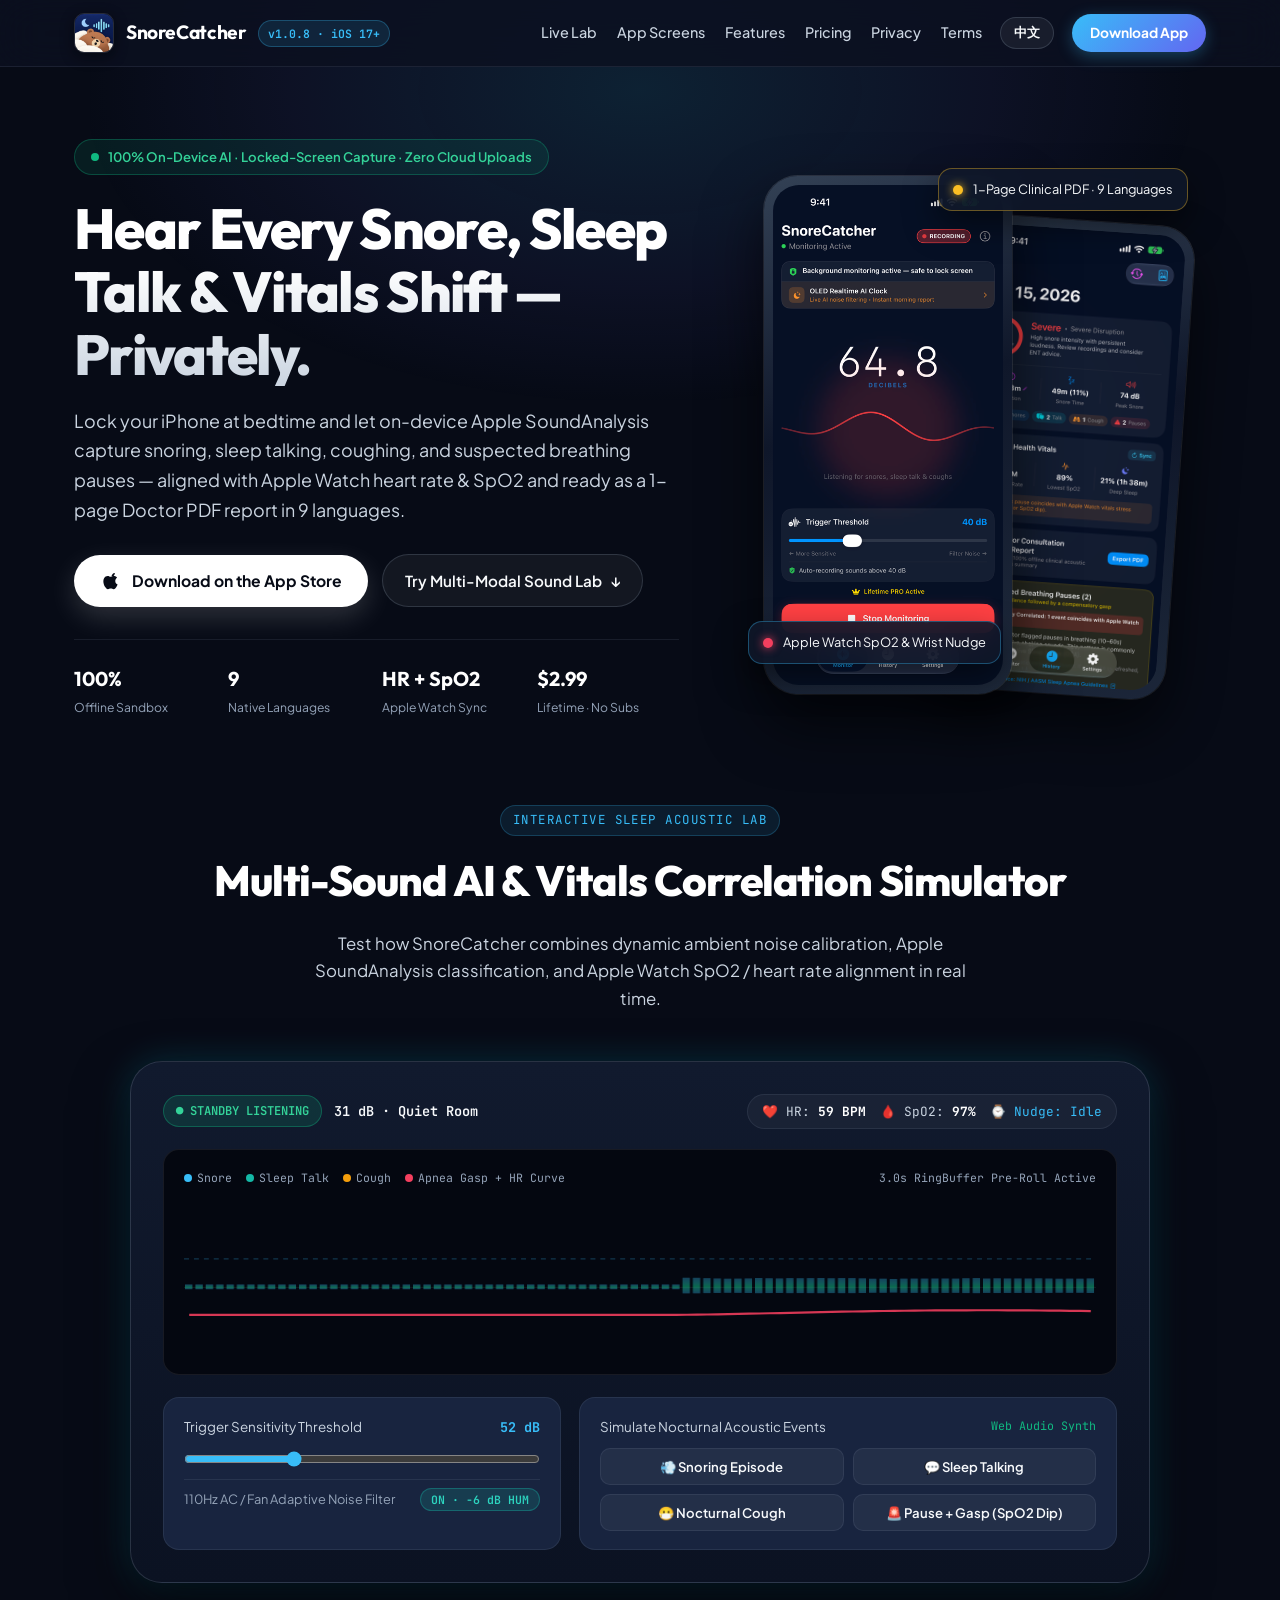
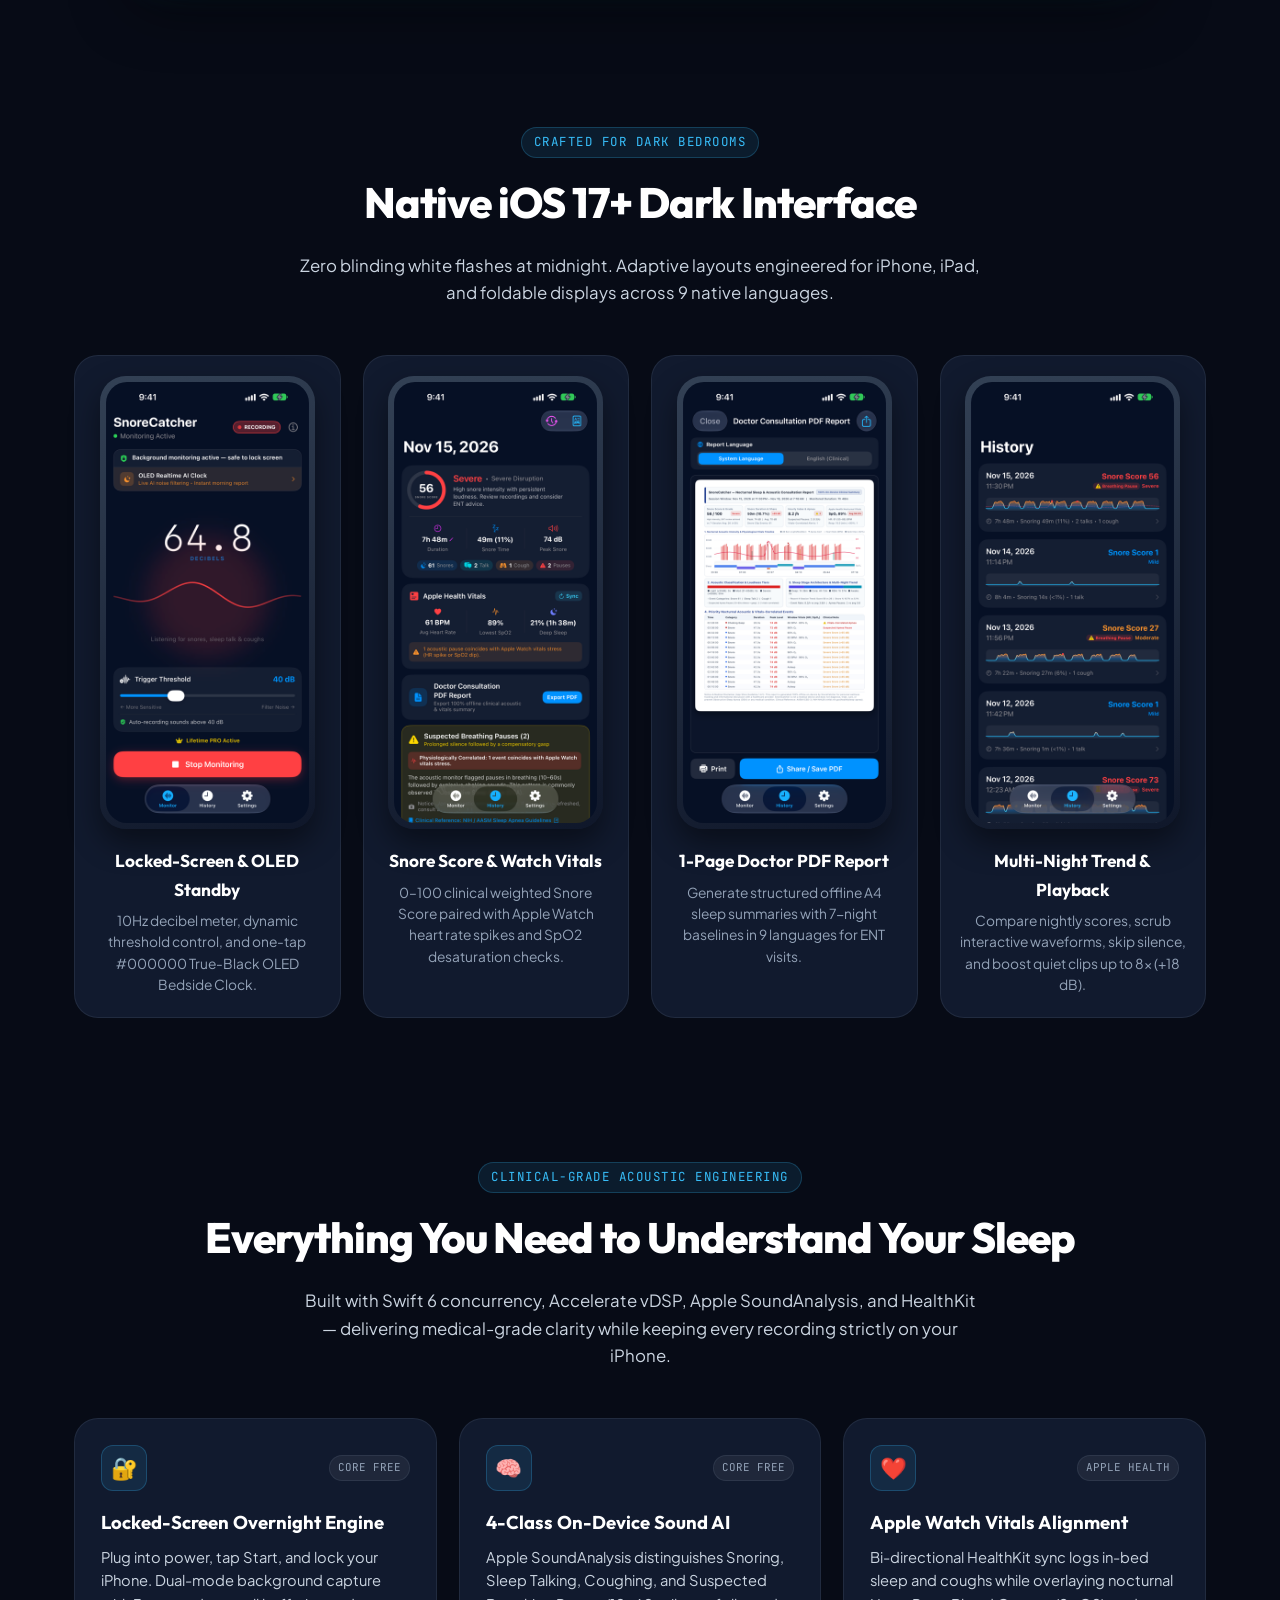
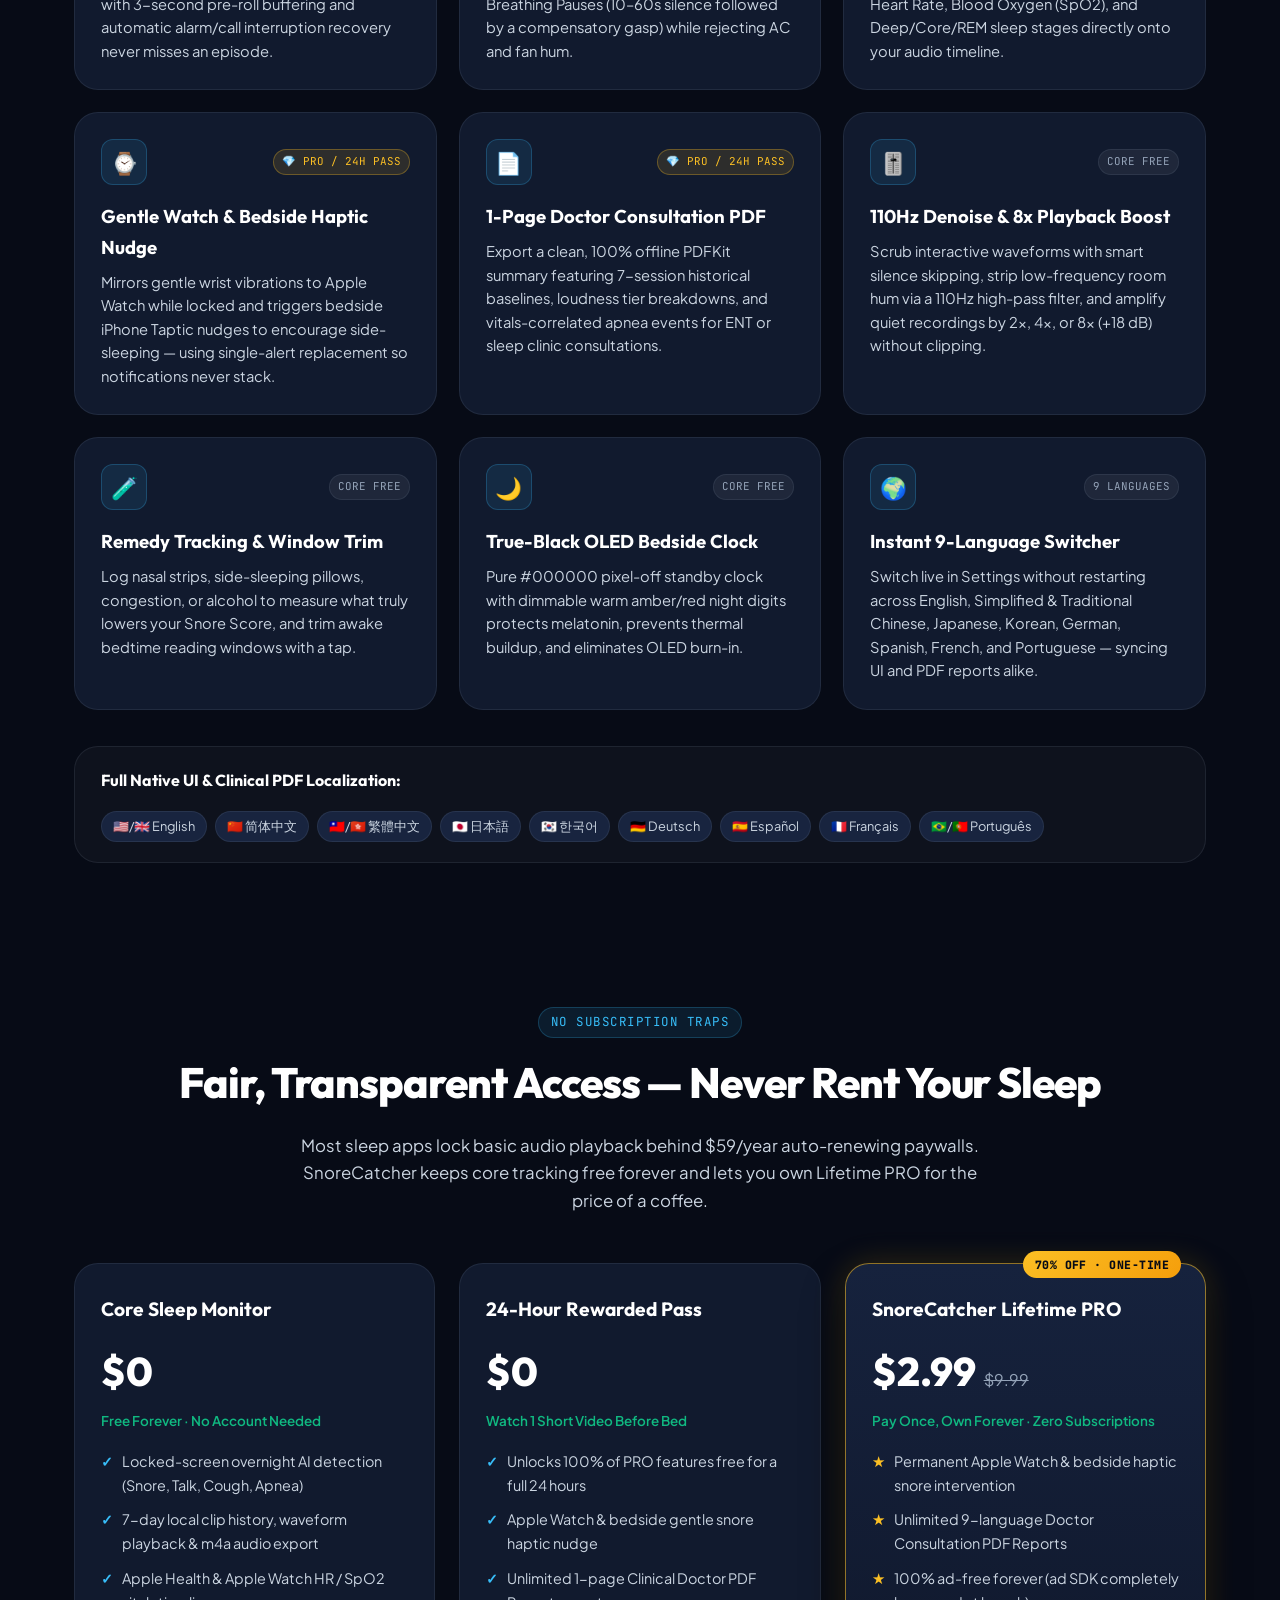
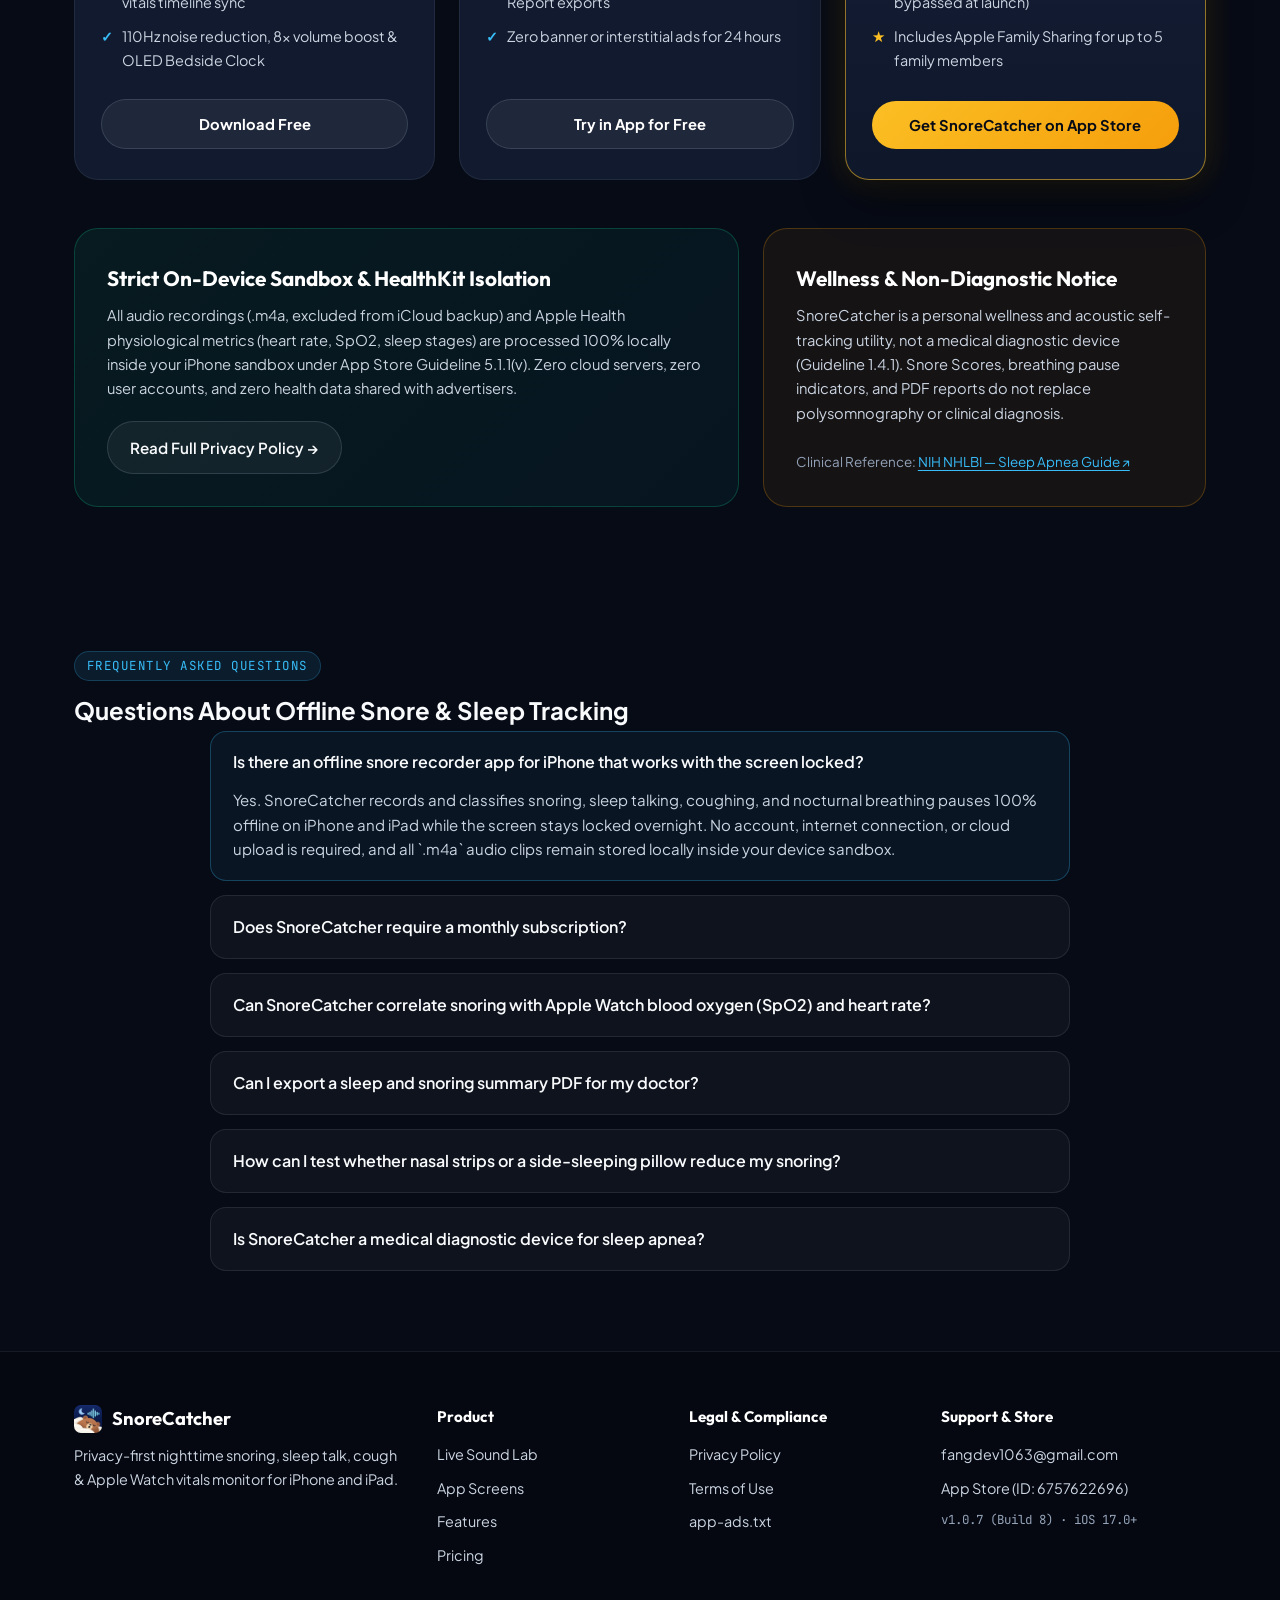
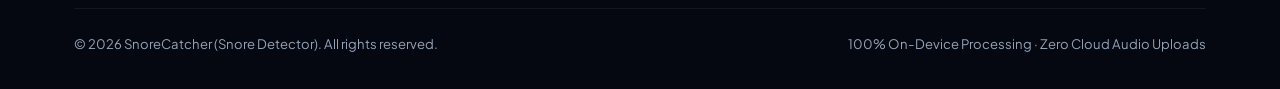
==== commit fd05765b: "chore(web): sync website assets & legal compliance for v1.0.8" ====
--- a/index.html
+++ b/index.html
@@ -14,9 +14,88 @@
   <meta name="twitter:title" content="SnoreCatcher — Privacy-First Night Snoring &amp; Vitals Monitor">
   <meta name="twitter:description" content="100% on-device SoundAnalysis ML, Apple Watch SpO2 &amp; HR correlation, and 1-page Doctor PDF reports. Zero cloud uploads.">
   <meta name="twitter:image" content="https://snorecatcher.netlify.app/assets/app_icon.png">
+  <meta name="apple-itunes-app" content="app-id=6757622696">
   <link rel="icon" type="image/png" href="assets/app_icon.png">
   <link rel="apple-touch-icon" href="assets/app_icon.png">
   <link rel="stylesheet" href="index.css">
+  <script type="application/ld+json">
+  {
+    "@context": "https://schema.org",
+    "@graph": [
+      {
+        "@type": "MobileApplication",
+        "name": "Snore Detector: Sleep Recorder",
+        "description": "Snore Detector (SnoreCatcher) is an iPhone and iPad sleep recorder app that detects snoring, sleep talking, coughing, and nocturnal breathing pauses 100% offline — with Apple Watch vitals correlation, Siri Shortcuts, and a one-time Lifetime PRO option instead of monthly subscriptions.",
+        "operatingSystem": "iOS",
+        "applicationCategory": "HealthApplication",
+        "inLanguage": "en-US",
+        "offers": {
+          "@type": "Offer",
+          "price": "0",
+          "priceCurrency": "USD"
+        },
+        "softwareVersion": "1.0.8",
+        "downloadUrl": "https://apps.apple.com/app/id6757622696",
+        "installUrl": "https://apps.apple.com/app/id6757622696",
+        "url": "https://snorecatcher.netlify.app/",
+        "image": "https://snorecatcher.netlify.app/assets/app_icon.png"
+      },
+      {
+        "@type": "FAQPage",
+        "mainEntity": [
+          {
+            "@type": "Question",
+            "name": "Is there an offline snore recorder app for iPhone that works with the screen locked?",
+            "acceptedAnswer": {
+              "@type": "Answer",
+              "text": "Yes. SnoreCatcher records and classifies snoring, sleep talking, coughing, and nocturnal breathing pauses 100% offline on iPhone and iPad while the screen stays locked overnight. No account, internet connection, or cloud upload is required, and all `.m4a` audio clips remain stored locally inside your device sandbox."
+            }
+          },
+          {
+            "@type": "Question",
+            "name": "Does SnoreCatcher require a monthly subscription?",
+            "acceptedAnswer": {
+              "@type": "Answer",
+              "text": "No. Core overnight snore recording, waveform playback, and pre-sleep remedy logging are free. You can unlock a 24-hour Pro pass for free by watching one short video, or unlock Lifetime PRO forever for a one-time $2.99 purchase with Apple Family Sharing for up to 5 family members."
+            }
+          },
+          {
+            "@type": "Question",
+            "name": "Can SnoreCatcher correlate snoring with Apple Watch blood oxygen (SpO2) and heart rate?",
+            "acceptedAnswer": {
+              "@type": "Answer",
+              "text": "Yes. Through Apple Health integration on device, SnoreCatcher overlays nocturnal Apple Watch heart rate spikes, blood oxygen (SpO2) desaturations, respiratory rate, and REM or Deep sleep stages onto your acoustic timeline, and supports gentle Apple Watch wrist haptic nudges when snoring is detected."
+            }
+          },
+          {
+            "@type": "Question",
+            "name": "Can I export a sleep and snoring summary PDF for my doctor?",
+            "acceptedAnswer": {
+              "@type": "Answer",
+              "text": "SnoreCatcher generates a structured 1-page Doctor Consultation PDF Report directly on your device in 9 languages (English, Simplified and Traditional Chinese, Japanese, Korean, German, French, Spanish, and Portuguese), summarizing your Snore Score, 7-night baseline, logged remedies, and Apple Watch vitals."
+            }
+          },
+          {
+            "@type": "Question",
+            "name": "How can I test whether nasal strips or a side-sleeping pillow reduce my snoring?",
+            "acceptedAnswer": {
+              "@type": "Answer",
+              "text": "You can tag each night with 12 built-in remedies and triggers such as Nasal Strips, Side Pillow, Mouthpiece, Congestion, or Alcohol. SnoreCatcher compares tagged nights against untagged baseline nights to calculate percentage changes in Snore Score and peak decibels over 7-day, 30-day, and all-time trends."
+            }
+          },
+          {
+            "@type": "Question",
+            "name": "Is SnoreCatcher a medical diagnostic device for sleep apnea?",
+            "acceptedAnswer": {
+              "@type": "Answer",
+              "text": "No. SnoreCatcher is an informational wellness and acoustic self-tracking utility, not a medical device, and does not diagnose obstructive sleep apnea or any medical condition. Acoustic breathing-pause flags and PDF summaries are for personal reference only; always consult a licensed physician for clinical evaluation."
+            }
+          }
+        ]
+      }
+    ]
+  }
+  </script>
 </head>
 <body>
   <!-- Sticky Glassmorphic Header -->
@@ -25,7 +104,7 @@
       <a href="index.html" class="brand-badge">
         <img src="assets/app_icon.png" alt="SnoreCatcher App Icon">
         <span class="brand-name">SnoreCatcher</span>
-        <span class="version-pill">v1.0.7 · iOS 17+</span>
+        <span class="version-pill">v1.0.8 · iOS 17+</span>
       </a>
       <div class="nav-right">
         <ul class="nav-links">
@@ -431,6 +510,42 @@
               <a href="https://www.nhlbi.nih.gov/health/sleep-apnea" target="_blank" rel="noopener" class="inline-link">NIH NHLBI — Sleep Apnea Guide &nearr;</a>
             </div>
           </div>
+        </div>
+      </div>
+    </section>
+
+    <!-- Citable FAQ Section (Aligned with FAQPage JSON-LD) -->
+    <section id="faq" class="faq-section">
+      <div class="container">
+        <div class="section-header">
+          <span class="section-tag">FREQUENTLY ASKED QUESTIONS</span>
+          <h2>Questions About Offline Snore &amp; Sleep Tracking</h2>
+        </div>
+        <div class="faq-grid">
+          <details class="faq-item" open>
+            <summary>Is there an offline snore recorder app for iPhone that works with the screen locked?</summary>
+            <p>Yes. SnoreCatcher records and classifies snoring, sleep talking, coughing, and nocturnal breathing pauses 100% offline on iPhone and iPad while the screen stays locked overnight. No account, internet connection, or cloud upload is required, and all `.m4a` audio clips remain stored locally inside your device sandbox.</p>
+          </details>
+          <details class="faq-item">
+            <summary>Does SnoreCatcher require a monthly subscription?</summary>
+            <p>No. Core overnight snore recording, waveform playback, and pre-sleep remedy logging are free. You can unlock a 24-hour Pro pass for free by watching one short video, or unlock Lifetime PRO forever for a one-time $2.99 purchase with Apple Family Sharing for up to 5 family members.</p>
+          </details>
+          <details class="faq-item">
+            <summary>Can SnoreCatcher correlate snoring with Apple Watch blood oxygen (SpO2) and heart rate?</summary>
+            <p>Yes. Through Apple Health integration on device, SnoreCatcher overlays nocturnal Apple Watch heart rate spikes, blood oxygen (SpO2) desaturations, respiratory rate, and REM or Deep sleep stages onto your acoustic timeline, and supports gentle Apple Watch wrist haptic nudges when snoring is detected.</p>
+          </details>
+          <details class="faq-item">
+            <summary>Can I export a sleep and snoring summary PDF for my doctor?</summary>
+            <p>SnoreCatcher generates a structured 1-page Doctor Consultation PDF Report directly on your device in 9 languages (English, Simplified and Traditional Chinese, Japanese, Korean, German, French, Spanish, and Portuguese), summarizing your Snore Score, 7-night baseline, logged remedies, and Apple Watch vitals.</p>
+          </details>
+          <details class="faq-item">
+            <summary>How can I test whether nasal strips or a side-sleeping pillow reduce my snoring?</summary>
+            <p>You can tag each night with 12 built-in remedies and triggers such as Nasal Strips, Side Pillow, Mouthpiece, Congestion, or Alcohol. SnoreCatcher compares tagged nights against untagged baseline nights to calculate percentage changes in Snore Score and peak decibels over 7-day, 30-day, and all-time trends.</p>
+          </details>
+          <details class="faq-item">
+            <summary>Is SnoreCatcher a medical diagnostic device for sleep apnea?</summary>
+            <p>No. SnoreCatcher is an informational wellness and acoustic self-tracking utility, not a medical device, and does not diagnose obstructive sleep apnea or any medical condition. Acoustic breathing-pause flags and PDF summaries are for personal reference only; always consult a licensed physician for clinical evaluation.</p>
+          </details>
         </div>
       </div>
     </section>
--- a/index.css
+++ b/index.css
@@ -1223,3 +1223,42 @@
     display: none;
   }
 }
+
+/* FAQ Section */
+.faq-section {
+  padding: 4.5rem 0 5rem;
+}
+.faq-grid {
+  max-width: 860px;
+  margin: 0 auto;
+  display: flex;
+  flex-direction: column;
+  gap: 0.9rem;
+}
+.faq-item {
+  background: rgba(255, 255, 255, 0.035);
+  border: 1px solid rgba(255, 255, 255, 0.09);
+  border-radius: 16px;
+  padding: 1.1rem 1.35rem;
+  transition: border-color 0.2s ease, background 0.2s ease;
+}
+.faq-item[open] {
+  background: rgba(56, 189, 248, 0.06);
+  border-color: rgba(56, 189, 248, 0.28);
+}
+.faq-item summary {
+  cursor: pointer;
+  font-weight: 600;
+  font-size: 1rem;
+  color: #f8fafc;
+  list-style: none;
+}
+.faq-item summary::-webkit-details-marker {
+  display: none;
+}
+.faq-item p {
+  margin: 0.75rem 0 0;
+  color: var(--text-secondary, #94a3b8);
+  font-size: 0.94rem;
+  line-height: 1.65;
+}
